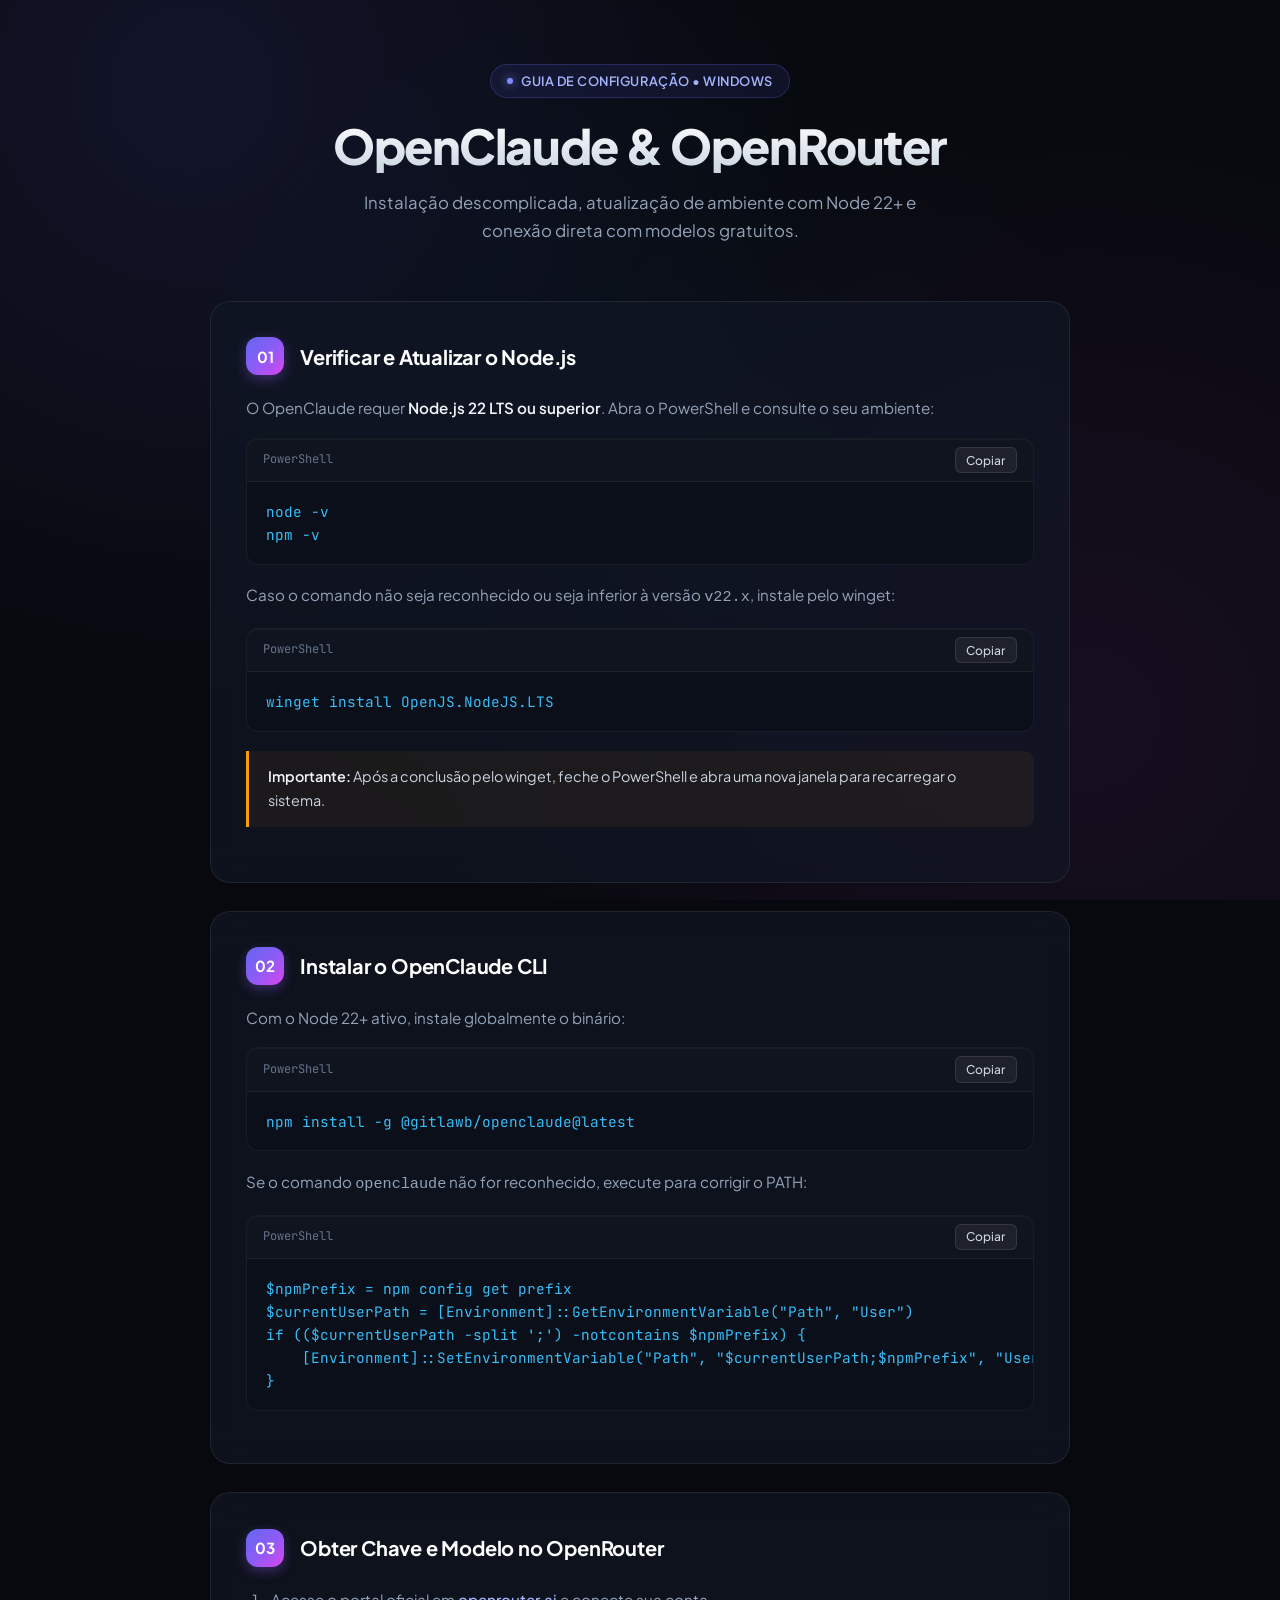
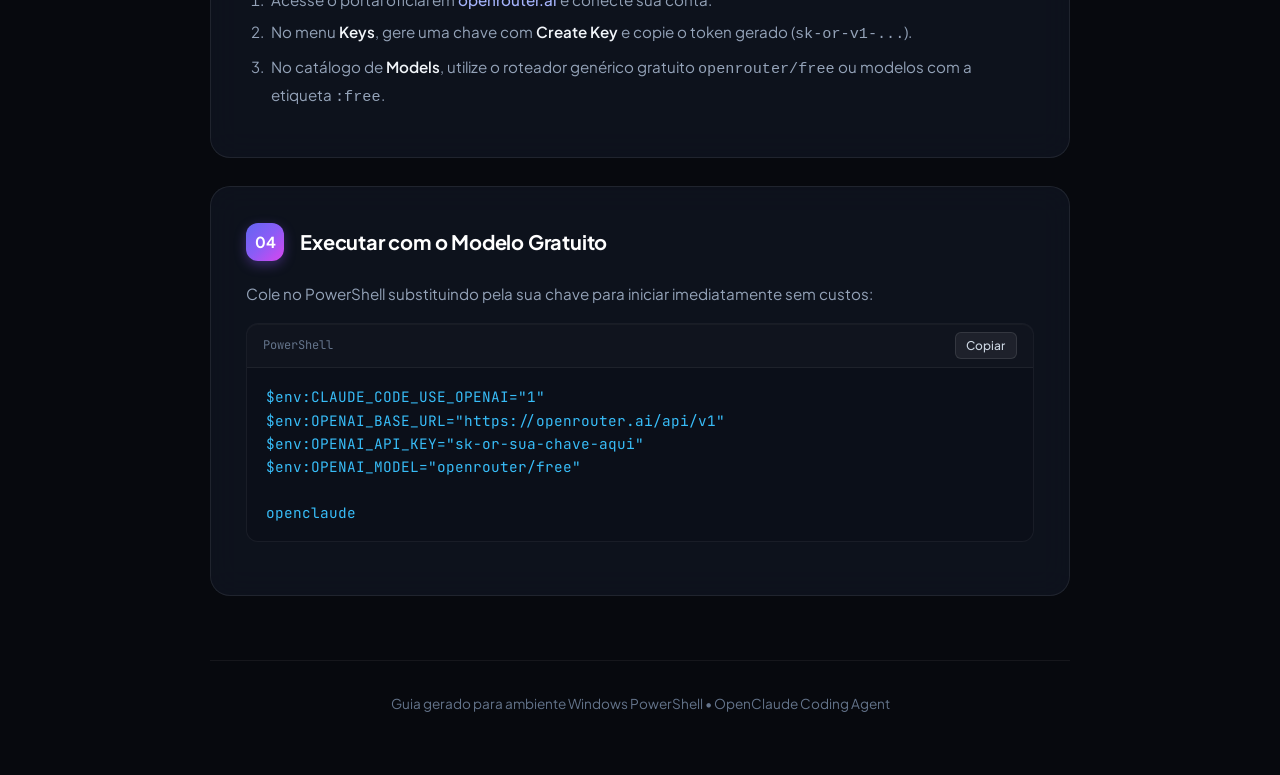
==== index.html @ 0bd5d947 "Publicação inicial do guia OpenClaude" ====
﻿<!DOCTYPE html>
<html lang="pt-BR">
<head>
  <meta charset="UTF-8" />
  <meta name="viewport" content="width=device-width, initial-scale=1.0" />
  <title>OpenClaude — Guia de Configuração Windows</title>
  <link rel="preconnect" href="https://fonts.googleapis.com">
  <link rel="preconnect" href="https://fonts.gstatic.com" crossorigin>
  <link href="https://fonts.googleapis.com/css2?family=Plus+Jakarta+Sans:wght@300;400;500;600;700;800&family=JetBrains+Mono:wght@400;500;600&display=swap" rel="stylesheet">
  <style>
    :root {
      --bg: #07090e;
      --card-bg: rgba(18, 24, 38, 0.65);
      --card-border: rgba(255, 255, 255, 0.08);
      --card-border-hover: rgba(99, 102, 241, 0.4);
      --text: #f1f5f9;
      --text-muted: #94a3b8;
      --accent-gradient: linear-gradient(135deg, #6366f1 0%, #8b5cf6 50%, #d946ef 100%);
      --accent-glow: rgba(139, 92, 246, 0.25);
      --code-bg: #0b0f19;
      --border-code: rgba(255, 255, 255, 0.06);
      --emerald: #10b981;
      --amber: #f59e0b;
    }

    * { box-sizing: border-box; margin: 0; padding: 0; }

    body {
      font-family: 'Plus Jakarta Sans', -apple-system, sans-serif;
      background-color: var(--bg);
      color: var(--text);
      line-height: 1.65;
      padding: 4rem 1.5rem;
      min-height: 100vh;
      background-image: 
        radial-gradient(circle at 15% 10%, rgba(99, 102, 241, 0.12) 0%, transparent 45%),
        radial-gradient(circle at 85% 80%, rgba(217, 70, 239, 0.08) 0%, transparent 50%),
        radial-gradient(circle at 50% 50%, rgba(14, 165, 233, 0.04) 0%, transparent 60%);
      background-attachment: fixed;
    }

    .wrapper { max-width: 860px; margin: 0 auto; }

    header { text-align: center; margin-bottom: 3.5rem; }

    .badge-pill {
      display: inline-flex;
      align-items: center;
      gap: 0.5rem;
      padding: 0.35rem 1rem;
      border-radius: 9999px;
      background: rgba(99, 102, 241, 0.1);
      border: 1px solid rgba(99, 102, 241, 0.25);
      font-size: 0.8rem;
      font-weight: 600;
      letter-spacing: 0.04em;
      text-transform: uppercase;
      color: #a5b4fc;
      margin-bottom: 1.25rem;
      backdrop-filter: blur(8px);
    }

    .badge-dot {
      width: 6px;
      height: 6px;
      background: #818cf8;
      border-radius: 50%;
      box-shadow: 0 0 10px #818cf8;
    }

    h1 {
      font-size: clamp(2.2rem, 4vw, 3rem);
      font-weight: 800;
      letter-spacing: -0.03em;
      line-height: 1.15;
      margin-bottom: 1rem;
      background: linear-gradient(180deg, #ffffff 0%, #cbd5e1 100%);
      -webkit-background-clip: text;
      -webkit-text-fill-color: transparent;
    }

    .subtitle {
      color: var(--text-muted);
      font-size: 1.05rem;
      max-width: 580px;
      margin: 0 auto;
      font-weight: 400;
    }

    .step-card {
      background: var(--card-bg);
      backdrop-filter: blur(16px);
      border: 1px solid var(--card-border);
      border-radius: 20px;
      padding: 2.2rem;
      margin-bottom: 1.75rem;
      transition: all 0.3s cubic-bezier(0.16, 1, 0.3, 1);
    }

    .step-card:hover {
      border-color: var(--card-border-hover);
      box-shadow: 0 20px 40px -15px var(--accent-glow);
      transform: translateY(-2px);
    }

    .card-top {
      display: flex;
      align-items: center;
      gap: 1rem;
      margin-bottom: 1.25rem;
    }

    .step-icon {
      width: 38px;
      height: 38px;
      border-radius: 12px;
      background: var(--accent-gradient);
      color: white;
      font-weight: 700;
      font-size: 0.95rem;
      display: flex;
      align-items: center;
      justify-content: center;
      box-shadow: 0 4px 12px rgba(139, 92, 246, 0.35);
      flex-shrink: 0;
    }

    .card-title {
      font-size: 1.25rem;
      font-weight: 700;
      letter-spacing: -0.01em;
      color: #ffffff;
    }

    p {
      color: #94a3b8;
      font-size: 0.95rem;
      margin-bottom: 0.85rem;
      font-weight: 400;
    }

    strong { color: #f1f5f9; font-weight: 600; }

    .code-container {
      position: relative;
      background: var(--code-bg);
      border: 1px solid var(--border-code);
      border-radius: 12px;
      margin: 1.1rem 0;
      overflow: hidden;
      box-shadow: inset 0 1px 0 rgba(255, 255, 255, 0.03);
    }

    .code-header {
      display: flex;
      justify-content: space-between;
      align-items: center;
      padding: 0.5rem 1rem;
      background: rgba(255, 255, 255, 0.02);
      border-bottom: 1px solid var(--border-code);
      font-size: 0.75rem;
      color: #64748b;
      font-family: 'JetBrains Mono', monospace;
    }

    pre {
      font-family: 'JetBrains Mono', monospace;
      font-size: 0.9rem;
      padding: 1.1rem 1.2rem;
      color: #38bdf8;
      overflow-x: auto;
      line-height: 1.6;
    }

    .copy-button {
      display: inline-flex;
      align-items: center;
      gap: 0.35rem;
      background: rgba(255, 255, 255, 0.06);
      border: 1px solid rgba(255, 255, 255, 0.1);
      color: #cbd5e1;
      padding: 0.3rem 0.65rem;
      border-radius: 6px;
      font-size: 0.75rem;
      font-weight: 500;
      cursor: pointer;
      transition: all 0.2s ease;
      font-family: 'Plus Jakarta Sans', sans-serif;
    }

    .copy-button:hover { background: rgba(255, 255, 255, 0.12); color: white; }
    .copy-button.copied { background: rgba(16, 185, 129, 0.2); border-color: rgba(16, 185, 129, 0.4); color: var(--emerald); }

    .note-box {
      border-left: 3px solid #818cf8;
      background: rgba(99, 102, 241, 0.06);
      padding: 0.9rem 1.2rem;
      border-radius: 0 10px 10px 0;
      margin: 1.2rem 0;
      font-size: 0.9rem;
      color: #cbd5e1;
    }

    .note-box.warning { border-left-color: var(--amber); background: rgba(245, 158, 11, 0.06); }

    ol, ul { margin-left: 1.3rem; color: #94a3b8; font-size: 0.95rem; margin-bottom: 0.75rem; }
    li { margin-bottom: 0.45rem; padding-left: 0.25rem; }
    a { color: #a5b4fc; text-decoration: none; font-weight: 500; }
    a:hover { color: #ffffff; text-decoration: underline; }

    footer {
      text-align: center;
      margin-top: 4rem;
      padding-top: 2rem;
      border-top: 1px solid rgba(255, 255, 255, 0.06);
      color: #64748b;
      font-size: 0.85rem;
    }
  </style>
</head>
<body>
  <div class="wrapper">
    <header>
      <div class="badge-pill">
        <span class="badge-dot"></span>
        Guia de Configuração • Windows
      </div>
      <h1>OpenClaude & OpenRouter</h1>
      <p class="subtitle">Instalação descomplicada, atualização de ambiente com Node 22+ e conexão direta com modelos gratuitos.</p>
    </header>

    <div class="step-card">
      <div class="card-top">
        <div class="step-icon">01</div>
        <h2 class="card-title">Verificar e Atualizar o Node.js</h2>
      </div>
      <p>O OpenClaude requer <strong>Node.js 22 LTS ou superior</strong>. Abra o PowerShell e consulte o seu ambiente:</p>
      <div class="code-container">
        <div class="code-header">
          <span>PowerShell</span>
          <button class="copy-button" onclick="copyCode(this)">Copiar</button>
        </div>
        <pre>node -v
npm -v</pre>
      </div>
      <p>Caso o comando não seja reconhecido ou seja inferior à versão <code>v22.x</code>, instale pelo winget:</p>
      <div class="code-container">
        <div class="code-header">
          <span>PowerShell</span>
          <button class="copy-button" onclick="copyCode(this)">Copiar</button>
        </div>
        <pre>winget install OpenJS.NodeJS.LTS</pre>
      </div>
      <div class="note-box warning">
        <strong>Importante:</strong> Após a conclusão pelo winget, feche o PowerShell e abra uma nova janela para recarregar o sistema.
      </div>
    </div>

    <div class="step-card">
      <div class="card-top">
        <div class="step-icon">02</div>
        <h2 class="card-title">Instalar o OpenClaude CLI</h2>
      </div>
      <p>Com o Node 22+ ativo, instale globalmente o binário:</p>
      <div class="code-container">
        <div class="code-header">
          <span>PowerShell</span>
          <button class="copy-button" onclick="copyCode(this)">Copiar</button>
        </div>
        <pre>npm install -g @gitlawb/openclaude@latest</pre>
      </div>
      <p>Se o comando <code>openclaude</code> não for reconhecido, execute para corrigir o PATH:</p>
      <div class="code-container">
        <div class="code-header">
          <span>PowerShell</span>
          <button class="copy-button" onclick="copyCode(this)">Copiar</button>
        </div>
        <pre>$npmPrefix = npm config get prefix
$currentUserPath = [Environment]::GetEnvironmentVariable("Path", "User")
if (($currentUserPath -split ';') -notcontains $npmPrefix) {
    [Environment]::SetEnvironmentVariable("Path", "$currentUserPath;$npmPrefix", "User")
}</pre>
      </div>
    </div>

    <div class="step-card">
      <div class="card-top">
        <div class="step-icon">03</div>
        <h2 class="card-title">Obter Chave e Modelo no OpenRouter</h2>
      </div>
      <ol>
        <li>Acesse o portal oficial em <a href="https://openrouter.ai/" target="_blank" rel="noopener">openrouter.ai</a> e conecte sua conta.</li>
        <li>No menu <strong>Keys</strong>, gere uma chave com <strong>Create Key</strong> e copie o token gerado (<code>sk-or-v1-...</code>).</li>
        <li>No catálogo de <strong>Models</strong>, utilize o roteador genérico gratuito <code>openrouter/free</code> ou modelos com a etiqueta <code>:free</code>.</li>
      </ol>
    </div>

    <div class="step-card">
      <div class="card-top">
        <div class="step-icon">04</div>
        <h2 class="card-title">Executar com o Modelo Gratuito</h2>
      </div>
      <p>Cole no PowerShell substituindo pela sua chave para iniciar imediatamente sem custos:</p>
      <div class="code-container">
        <div class="code-header">
          <span>PowerShell</span>
          <button class="copy-button" onclick="copyCode(this)">Copiar</button>
        </div>
        <pre>$env:CLAUDE_CODE_USE_OPENAI="1"
$env:OPENAI_BASE_URL="https://openrouter.ai/api/v1"
$env:OPENAI_API_KEY="sk-or-sua-chave-aqui"
$env:OPENAI_MODEL="openrouter/free"

openclaude</pre>
      </div>
    </div>

    <footer>
      Guia gerado para ambiente Windows PowerShell • OpenClaude Coding Agent
    </footer>
  </div>

  <script>
    function copyCode(btn) {
      const codeBlock = btn.closest('.code-container').querySelector('pre');
      navigator.clipboard.writeText(codeBlock.innerText).then(() => {
        const originalText = btn.innerText;
        btn.innerText = "Copiado!";
        btn.classList.add("copied");
        setTimeout(() => {
          btn.innerText = originalText;
          btn.classList.remove("copied");
        }, 2200);
      });
    }
  </script>
</body>
</html>
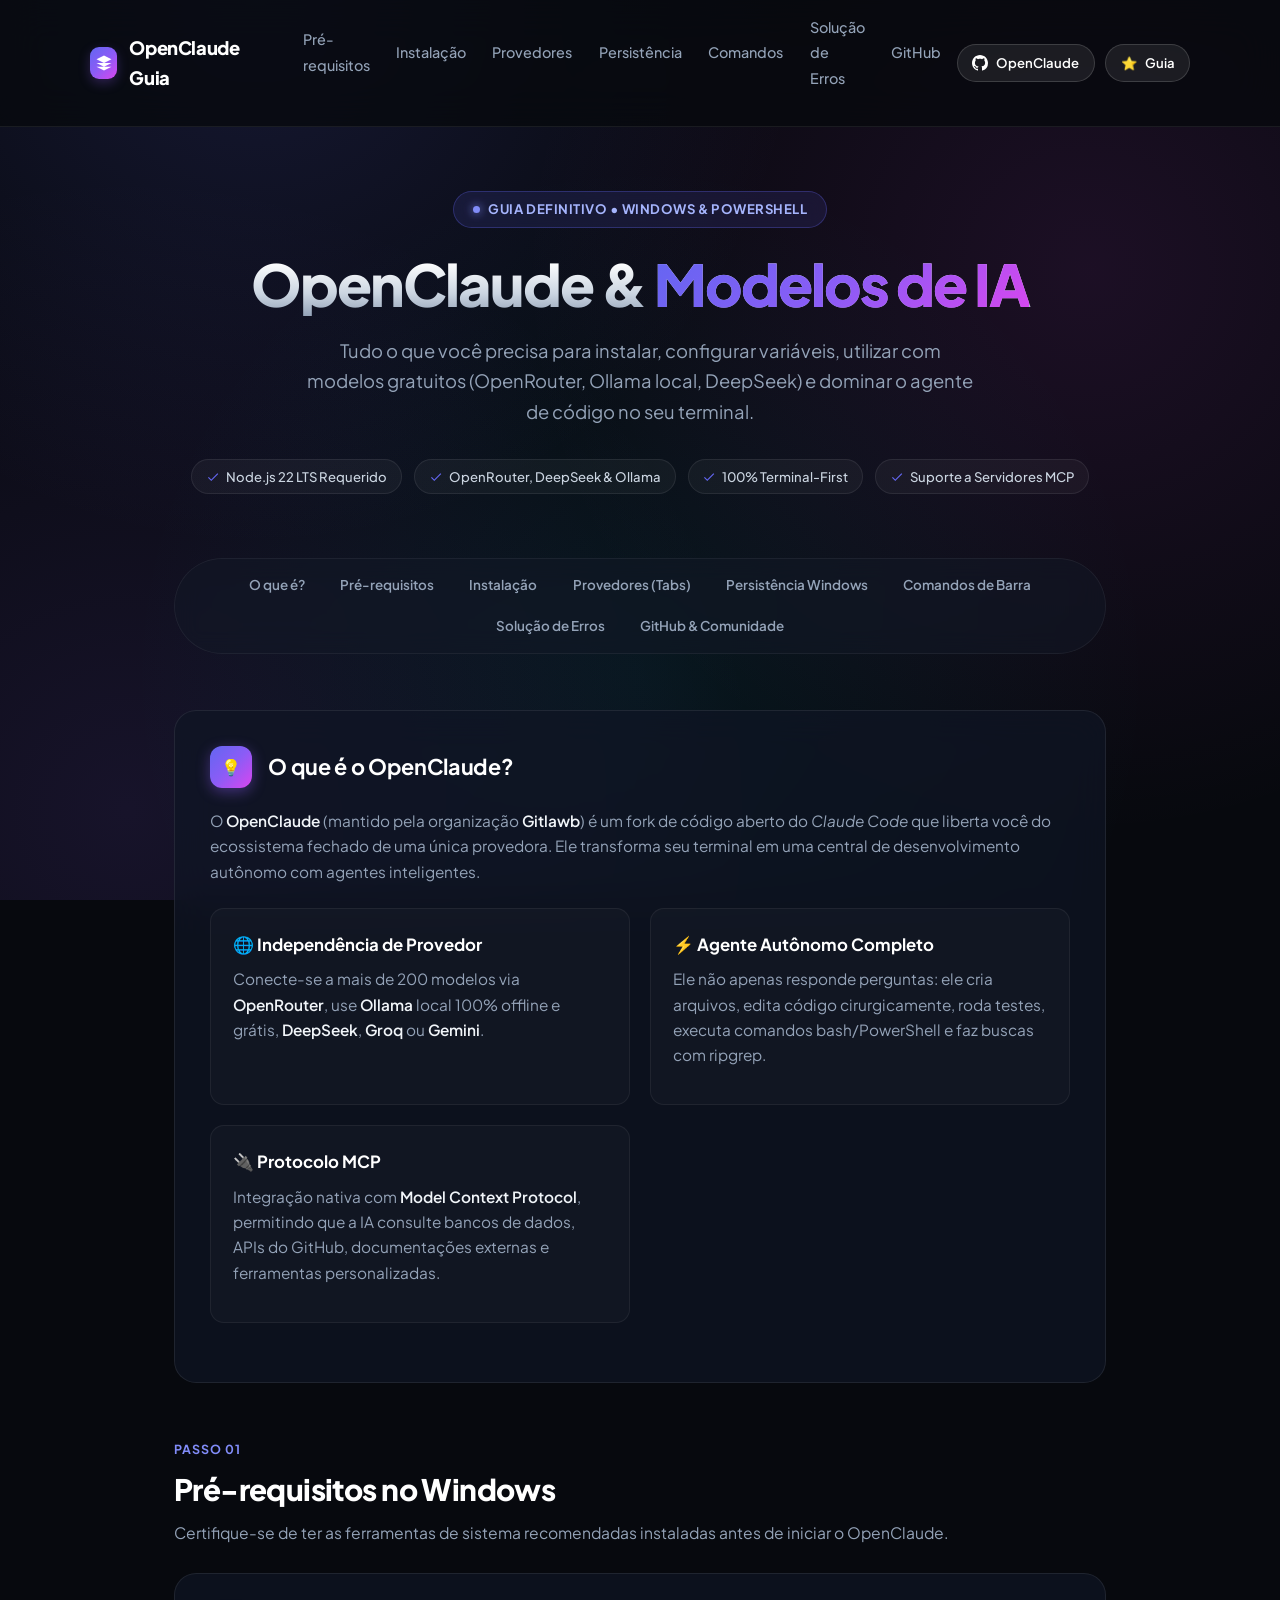
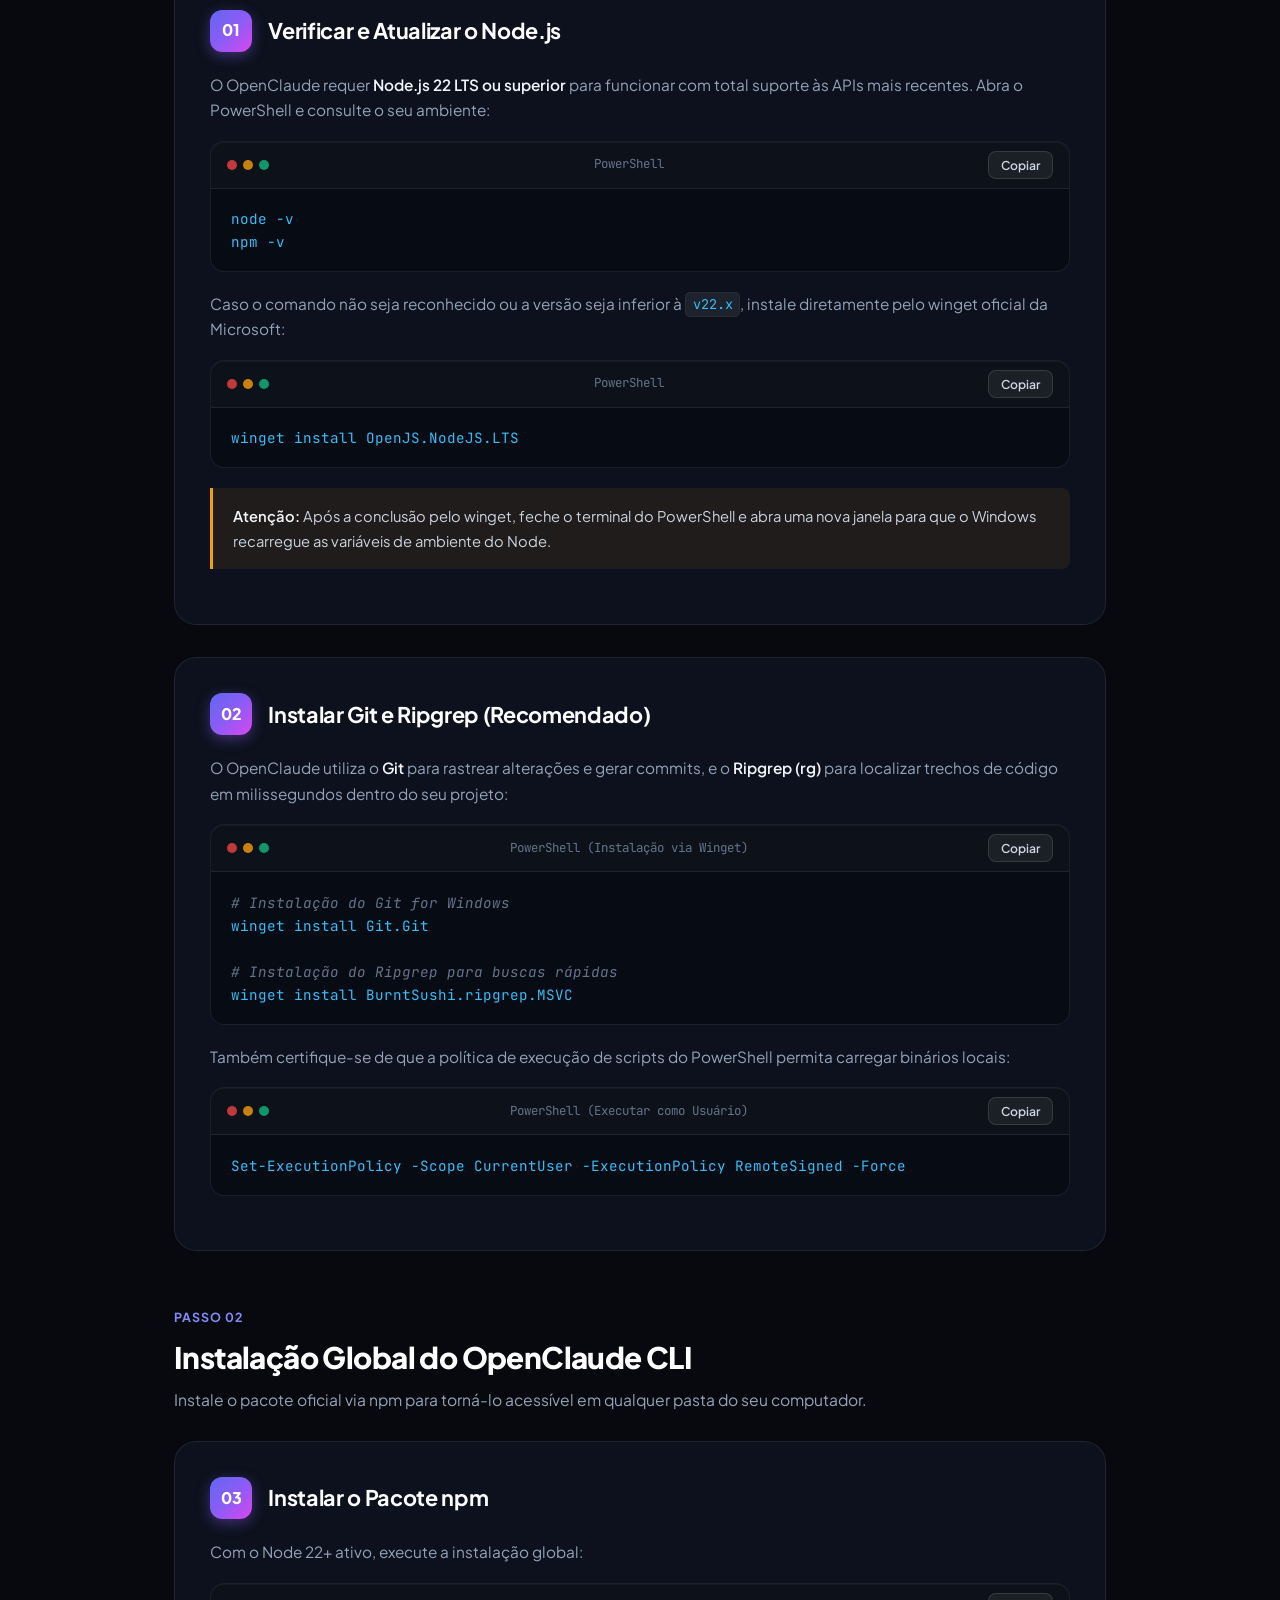
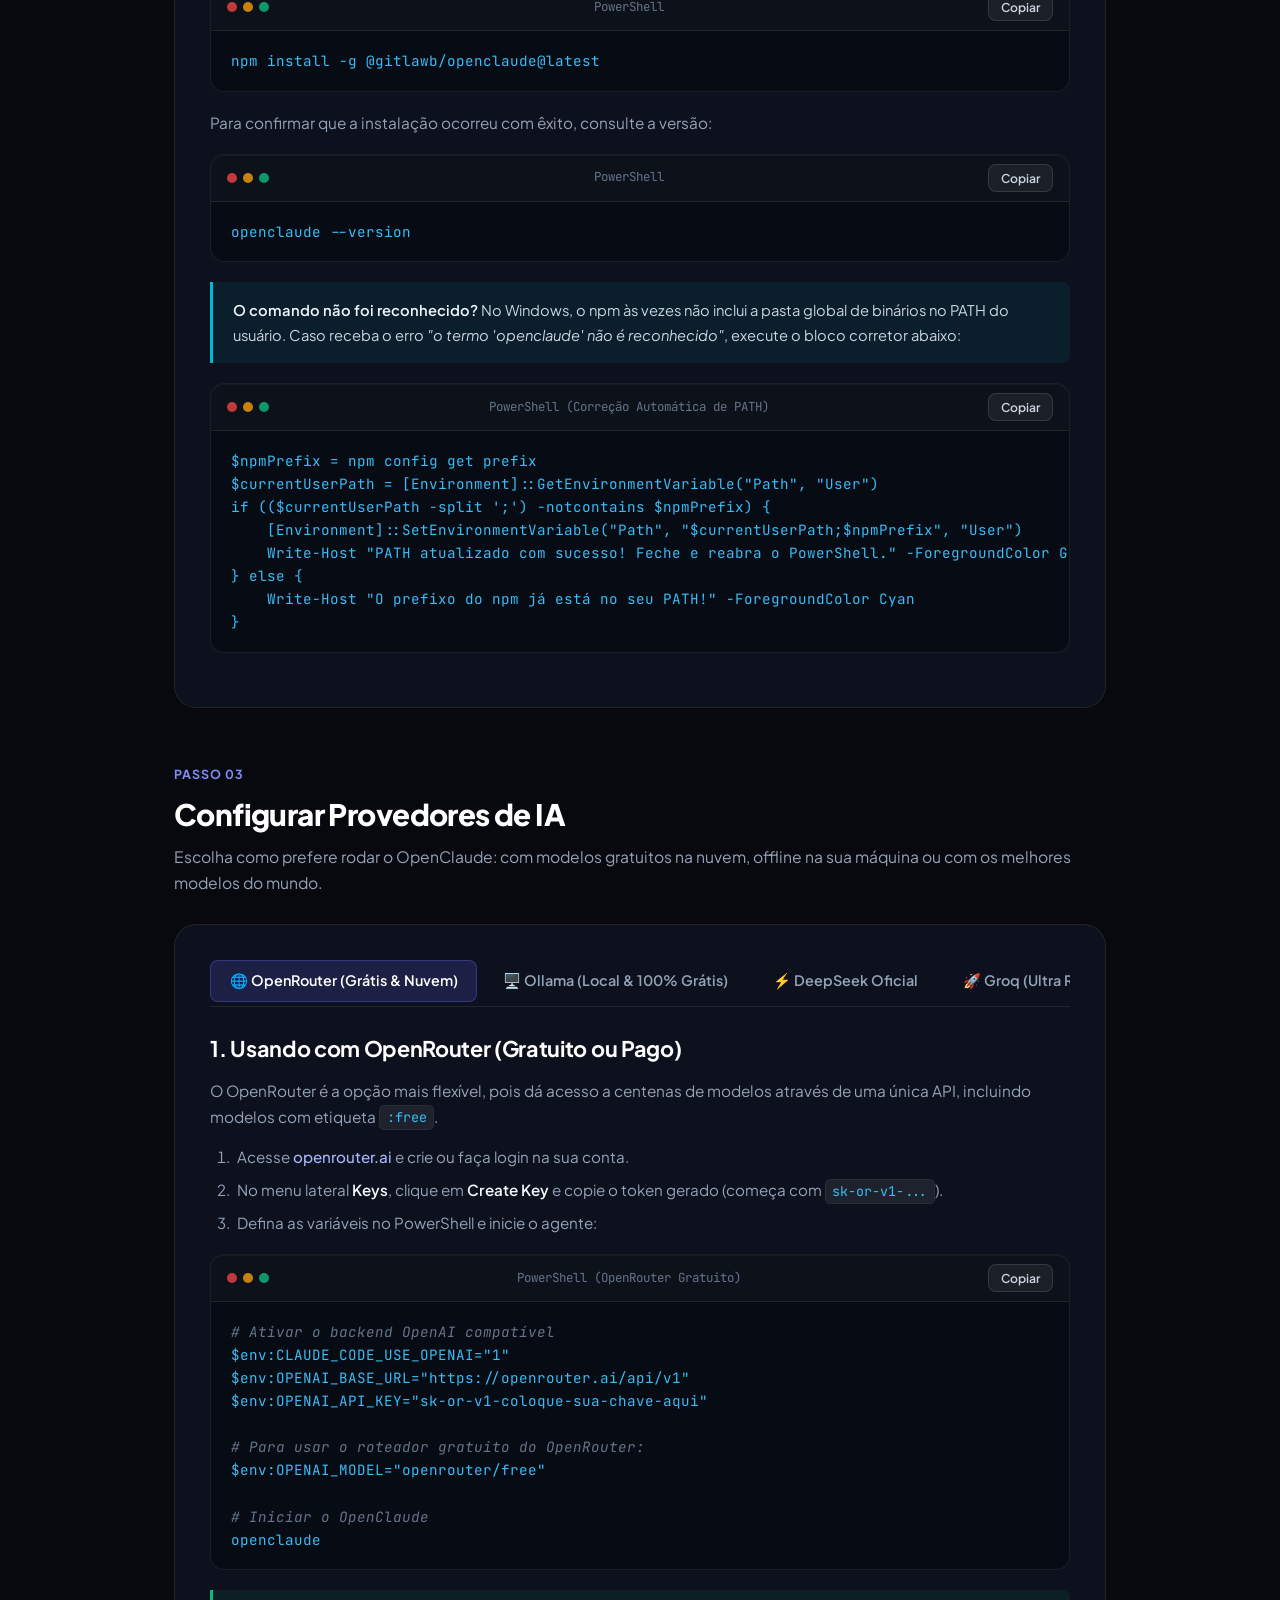
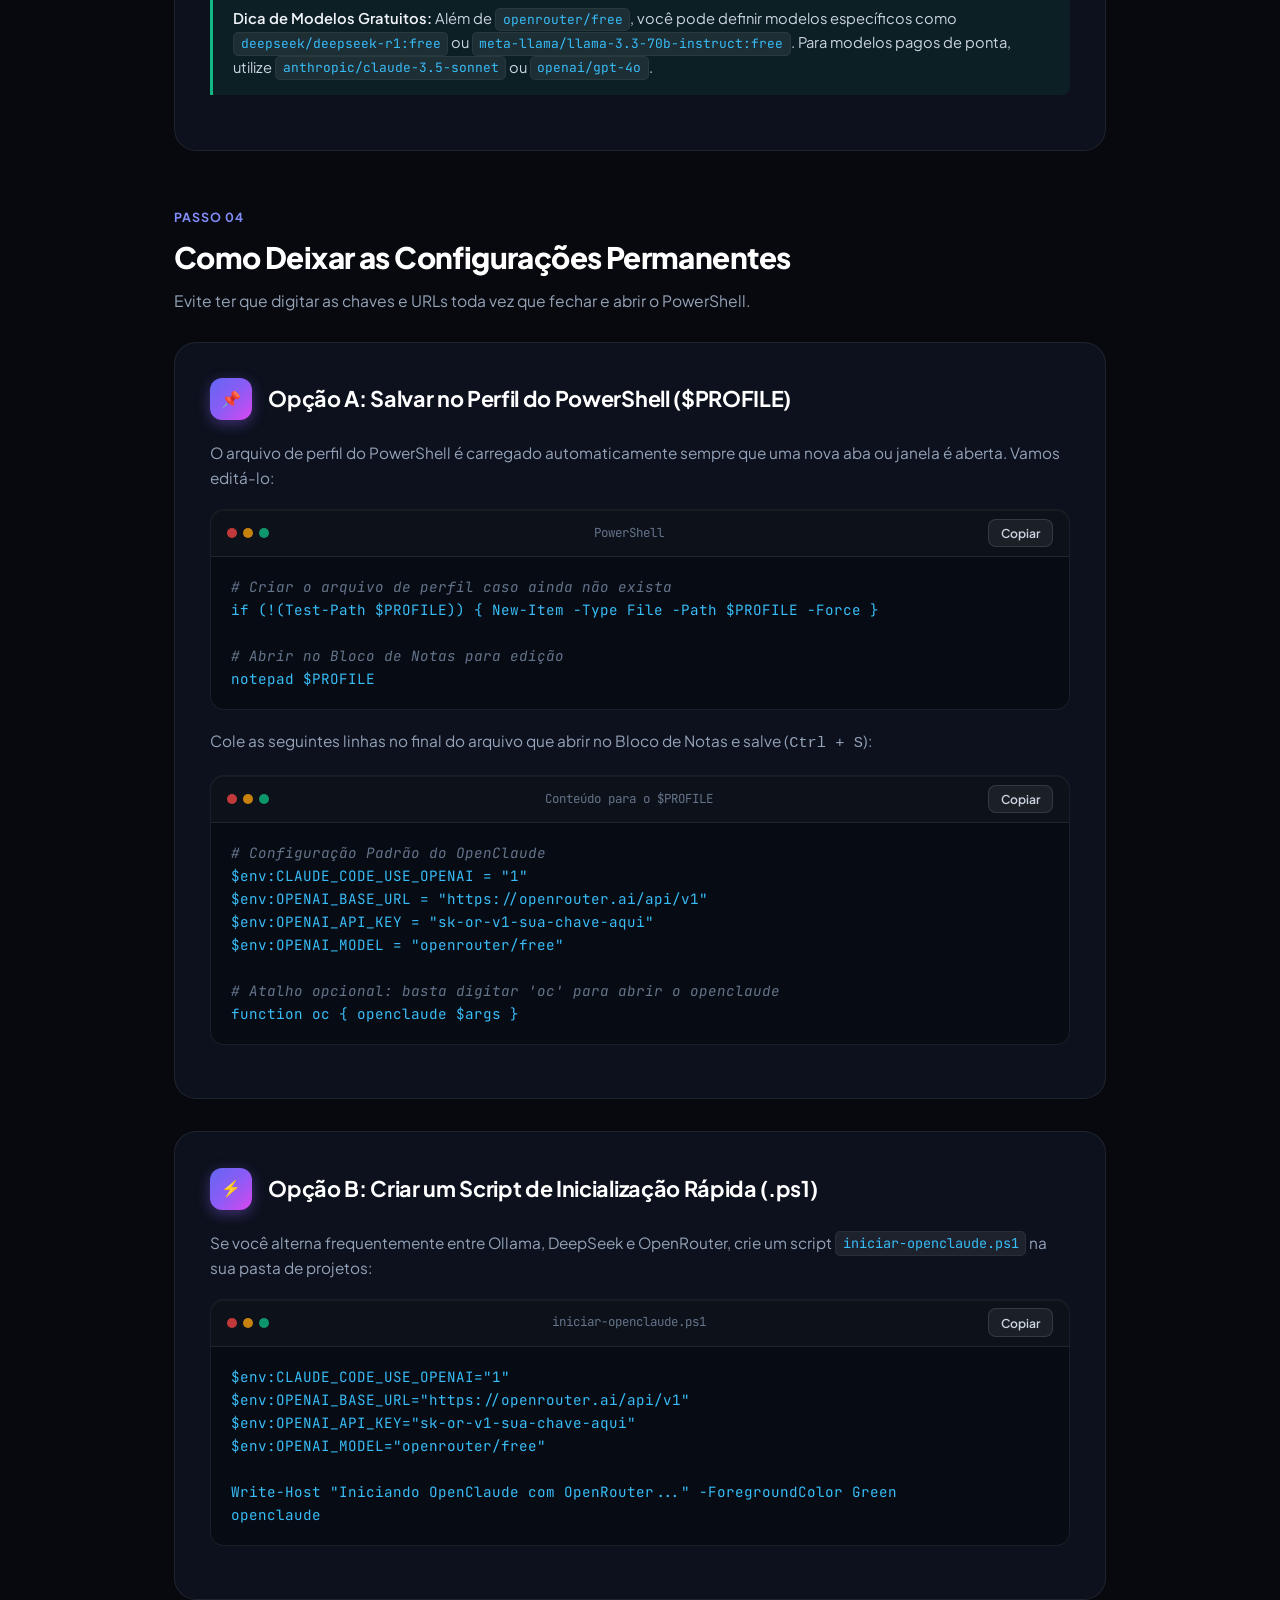
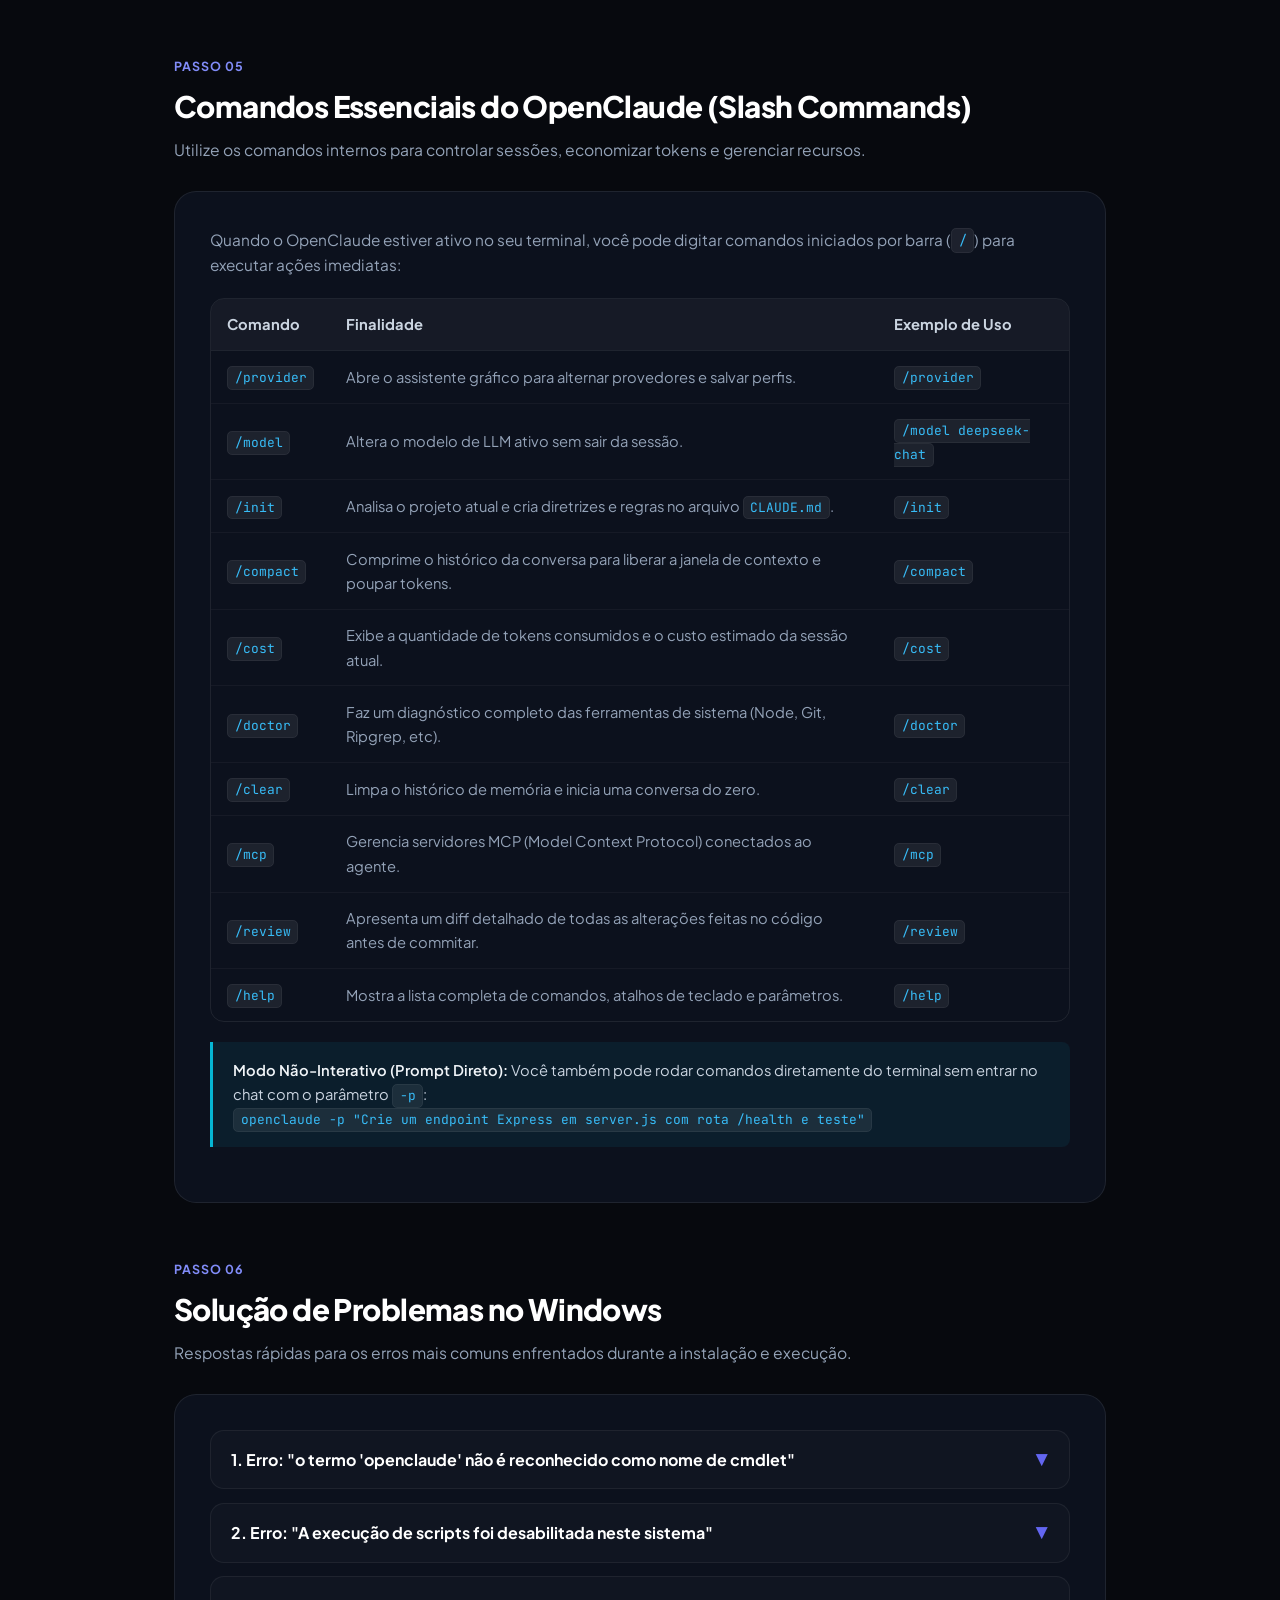
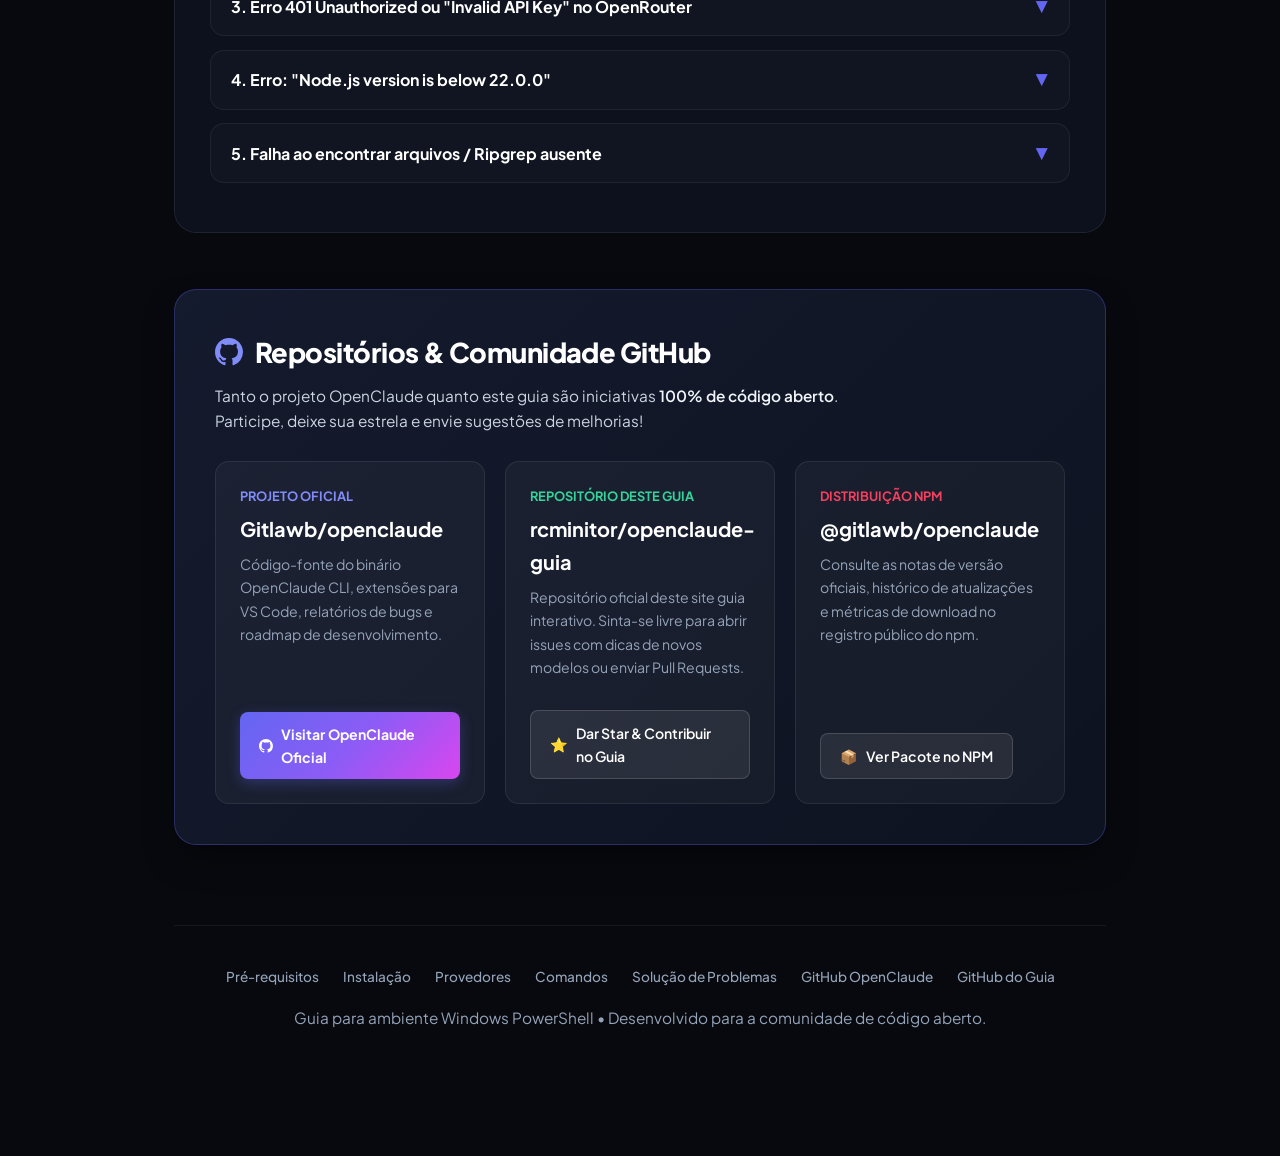
==== commit be2136bc: "feat: guia completo OpenClaude com provedores, comandos, troubleshooting e links github" ====
--- a/index.html
+++ b/index.html
@@ -1,105 +1,344 @@
-﻿<!DOCTYPE html>
+<!DOCTYPE html>
 <html lang="pt-BR">
 <head>
   <meta charset="UTF-8" />
   <meta name="viewport" content="width=device-width, initial-scale=1.0" />
-  <title>OpenClaude — Guia de Configuração Windows</title>
+  <title>OpenClaude — Guia Completo de Instalação, Configuração & Provedores no Windows</title>
+  <meta name="description" content="Guia definitivo para configurar o OpenClaude no Windows: instalação do Node 22+, integração com OpenRouter gratuito, Ollama local, DeepSeek, comandos essenciais e repositórios GitHub." />
+  <meta name="keywords" content="OpenClaude, Claude Code, OpenRouter, Ollama, DeepSeek, AI Coding Agent, Windows, PowerShell, GitHub, Gitlawb" />
+  <meta name="author" content="rcminitor" />
+  
+  <!-- Open Graph / Social Media -->
+  <meta property="og:title" content="OpenClaude — Guia de Configuração Windows & GitHub" />
+  <meta property="og:description" content="Aprenda a instalar e utilizar o OpenClaude CLI no Windows com modelos gratuitos ou locais (OpenRouter, Ollama, DeepSeek). Guia prático com comandos e repositórios." />
+  <meta property="og:type" content="website" />
+  
   <link rel="preconnect" href="https://fonts.googleapis.com">
   <link rel="preconnect" href="https://fonts.gstatic.com" crossorigin>
-  <link href="https://fonts.googleapis.com/css2?family=Plus+Jakarta+Sans:wght@300;400;500;600;700;800&family=JetBrains+Mono:wght@400;500;600&display=swap" rel="stylesheet">
+  <link href="https://fonts.googleapis.com/css2?family=Plus+Jakarta+Sans:wght@300;400;500;600;700;800&family=JetBrains+Mono:wght@400;500;600;700&display=swap" rel="stylesheet">
+  
   <style>
     :root {
       --bg: #07090e;
-      --card-bg: rgba(18, 24, 38, 0.65);
+      --bg-surface: #0c101a;
+      --card-bg: rgba(16, 22, 36, 0.72);
       --card-border: rgba(255, 255, 255, 0.08);
-      --card-border-hover: rgba(99, 102, 241, 0.4);
+      --card-border-hover: rgba(99, 102, 241, 0.45);
       --text: #f1f5f9;
       --text-muted: #94a3b8;
+      --text-dim: #64748b;
+      --accent: #6366f1;
+      --accent-hover: #4f46e5;
       --accent-gradient: linear-gradient(135deg, #6366f1 0%, #8b5cf6 50%, #d946ef 100%);
-      --accent-glow: rgba(139, 92, 246, 0.25);
-      --code-bg: #0b0f19;
-      --border-code: rgba(255, 255, 255, 0.06);
+      --accent-glow: rgba(139, 92, 246, 0.28);
+      --code-bg: #070b13;
+      --border-code: rgba(255, 255, 255, 0.08);
       --emerald: #10b981;
+      --emerald-glow: rgba(16, 185, 129, 0.2);
       --amber: #f59e0b;
+      --amber-glow: rgba(245, 158, 11, 0.2);
+      --cyan: #06b6d4;
+      --purple: #a855f7;
+      --radius-sm: 8px;
+      --radius-md: 14px;
+      --radius-lg: 22px;
+      --radius-full: 9999px;
     }
 
     * { box-sizing: border-box; margin: 0; padding: 0; }
 
+    html {
+      scroll-behavior: smooth;
+    }
+
     body {
-      font-family: 'Plus Jakarta Sans', -apple-system, sans-serif;
+      font-family: 'Plus Jakarta Sans', -apple-system, BlinkMacSystemFont, "Segoe UI", Roboto, sans-serif;
       background-color: var(--bg);
       color: var(--text);
       line-height: 1.65;
-      padding: 4rem 1.5rem;
       min-height: 100vh;
       background-image: 
-        radial-gradient(circle at 15% 10%, rgba(99, 102, 241, 0.12) 0%, transparent 45%),
-        radial-gradient(circle at 85% 80%, rgba(217, 70, 239, 0.08) 0%, transparent 50%),
-        radial-gradient(circle at 50% 50%, rgba(14, 165, 233, 0.04) 0%, transparent 60%);
+        radial-gradient(circle at 20% 0%, rgba(99, 102, 241, 0.16) 0%, transparent 40%),
+        radial-gradient(circle at 85% 30%, rgba(217, 70, 239, 0.10) 0%, transparent 45%),
+        radial-gradient(circle at 50% 75%, rgba(6, 182, 212, 0.08) 0%, transparent 55%),
+        radial-gradient(circle at 10% 90%, rgba(139, 92, 246, 0.12) 0%, transparent 45%);
       background-attachment: fixed;
-    }
-
-    .wrapper { max-width: 860px; margin: 0 auto; }
-
-    header { text-align: center; margin-bottom: 3.5rem; }
+      overflow-x: hidden;
+    }
+
+    /* Header & Navbar */
+    .navbar {
+      position: sticky;
+      top: 0;
+      z-index: 100;
+      backdrop-filter: blur(20px);
+      -webkit-backdrop-filter: blur(20px);
+      background: rgba(7, 9, 14, 0.78);
+      border-bottom: 1px solid rgba(255, 255, 255, 0.07);
+      padding: 0.85rem 1.5rem;
+      transition: all 0.3s ease;
+    }
+
+    .nav-container {
+      max-width: 1100px;
+      margin: 0 auto;
+      display: flex;
+      align-items: center;
+      justify-content: space-between;
+      gap: 1rem;
+    }
+
+    .nav-brand {
+      display: flex;
+      align-items: center;
+      gap: 0.75rem;
+      text-decoration: none;
+      color: #ffffff;
+      font-weight: 800;
+      font-size: 1.15rem;
+      letter-spacing: -0.02em;
+    }
+
+    .brand-icon {
+      width: 32px;
+      height: 32px;
+      border-radius: 9px;
+      background: var(--accent-gradient);
+      display: flex;
+      align-items: center;
+      justify-content: center;
+      box-shadow: 0 4px 12px var(--accent-glow);
+    }
+
+    .brand-icon svg {
+      width: 18px;
+      height: 18px;
+      fill: white;
+    }
+
+    .nav-links {
+      display: flex;
+      align-items: center;
+      gap: 1.4rem;
+      list-style: none;
+    }
+
+    .nav-links a {
+      color: var(--text-muted);
+      text-decoration: none;
+      font-size: 0.9rem;
+      font-weight: 500;
+      transition: color 0.2s ease;
+    }
+
+    .nav-links a:hover {
+      color: #ffffff;
+    }
+
+    .nav-actions {
+      display: flex;
+      align-items: center;
+      gap: 0.65rem;
+    }
+
+    .btn-github {
+      display: inline-flex;
+      align-items: center;
+      gap: 0.5rem;
+      background: rgba(255, 255, 255, 0.08);
+      border: 1px solid rgba(255, 255, 255, 0.15);
+      color: #ffffff;
+      padding: 0.45rem 0.9rem;
+      border-radius: var(--radius-full);
+      font-size: 0.82rem;
+      font-weight: 600;
+      text-decoration: none;
+      transition: all 0.25s ease;
+    }
+
+    .btn-github:hover {
+      background: rgba(255, 255, 255, 0.15);
+      border-color: rgba(255, 255, 255, 0.3);
+      transform: translateY(-1px);
+    }
+
+    .btn-github svg {
+      width: 16px;
+      height: 16px;
+      fill: currentColor;
+    }
+
+    /* Main Container */
+    .wrapper {
+      max-width: 980px;
+      margin: 0 auto;
+      padding: 3rem 1.5rem 5rem 1.5rem;
+    }
+
+    /* Hero */
+    .hero {
+      text-align: center;
+      margin-bottom: 4rem;
+      padding-top: 1rem;
+    }
 
     .badge-pill {
       display: inline-flex;
       align-items: center;
-      gap: 0.5rem;
-      padding: 0.35rem 1rem;
-      border-radius: 9999px;
-      background: rgba(99, 102, 241, 0.1);
-      border: 1px solid rgba(99, 102, 241, 0.25);
-      font-size: 0.8rem;
-      font-weight: 600;
+      gap: 0.55rem;
+      padding: 0.4rem 1.15rem;
+      border-radius: var(--radius-full);
+      background: rgba(99, 102, 241, 0.12);
+      border: 1px solid rgba(99, 102, 241, 0.3);
+      font-size: 0.82rem;
+      font-weight: 700;
       letter-spacing: 0.04em;
       text-transform: uppercase;
       color: #a5b4fc;
-      margin-bottom: 1.25rem;
+      margin-bottom: 1.5rem;
       backdrop-filter: blur(8px);
     }
 
     .badge-dot {
-      width: 6px;
-      height: 6px;
+      width: 7px;
+      height: 7px;
       background: #818cf8;
       border-radius: 50%;
       box-shadow: 0 0 10px #818cf8;
+      animation: pulse-dot 2s infinite ease-in-out;
+    }
+
+    @keyframes pulse-dot {
+      0%, 100% { opacity: 1; transform: scale(1); }
+      50% { opacity: 0.4; transform: scale(0.85); }
     }
 
     h1 {
-      font-size: clamp(2.2rem, 4vw, 3rem);
+      font-size: clamp(2.4rem, 5vw, 3.6rem);
       font-weight: 800;
-      letter-spacing: -0.03em;
-      line-height: 1.15;
-      margin-bottom: 1rem;
-      background: linear-gradient(180deg, #ffffff 0%, #cbd5e1 100%);
+      letter-spacing: -0.035em;
+      line-height: 1.12;
+      margin-bottom: 1.25rem;
+      background: linear-gradient(180deg, #ffffff 15%, #cbd5e1 65%, #94a3b8 100%);
       -webkit-background-clip: text;
       -webkit-text-fill-color: transparent;
     }
 
+    .hero-gradient-text {
+      background: var(--accent-gradient);
+      -webkit-background-clip: text;
+      -webkit-text-fill-color: transparent;
+    }
+
     .subtitle {
       color: var(--text-muted);
-      font-size: 1.05rem;
-      max-width: 580px;
-      margin: 0 auto;
+      font-size: 1.15rem;
+      max-width: 680px;
+      margin: 0 auto 2rem auto;
       font-weight: 400;
     }
 
+    .hero-features-bar {
+      display: flex;
+      flex-wrap: wrap;
+      justify-content: center;
+      gap: 0.75rem;
+      margin-top: 1.75rem;
+    }
+
+    .feat-tag {
+      display: inline-flex;
+      align-items: center;
+      gap: 0.4rem;
+      background: rgba(255, 255, 255, 0.04);
+      border: 1px solid rgba(255, 255, 255, 0.08);
+      border-radius: var(--radius-full);
+      padding: 0.35rem 0.85rem;
+      font-size: 0.82rem;
+      color: #cbd5e1;
+      font-weight: 500;
+    }
+
+    .feat-tag svg {
+      width: 14px;
+      height: 14px;
+      fill: var(--accent);
+    }
+
+    /* Quick Links Bar (Sticky anchors) */
+    .quick-nav {
+      display: flex;
+      align-items: center;
+      justify-content: center;
+      flex-wrap: wrap;
+      gap: 0.5rem;
+      margin-bottom: 3.5rem;
+      padding: 0.6rem 0.8rem;
+      background: rgba(18, 24, 38, 0.5);
+      border: 1px solid rgba(255, 255, 255, 0.06);
+      border-radius: var(--radius-full);
+      backdrop-filter: blur(12px);
+    }
+
+    .quick-nav a {
+      color: var(--text-muted);
+      text-decoration: none;
+      font-size: 0.84rem;
+      font-weight: 600;
+      padding: 0.35rem 0.85rem;
+      border-radius: var(--radius-full);
+      transition: all 0.2s ease;
+    }
+
+    .quick-nav a:hover {
+      color: #ffffff;
+      background: rgba(255, 255, 255, 0.08);
+    }
+
+    /* Section Headers */
+    .section-title-wrap {
+      margin-bottom: 1.75rem;
+      margin-top: 3.5rem;
+    }
+
+    .section-tag {
+      font-size: 0.78rem;
+      font-weight: 700;
+      text-transform: uppercase;
+      letter-spacing: 0.08em;
+      color: #818cf8;
+      margin-bottom: 0.35rem;
+    }
+
+    .section-title {
+      font-size: 1.85rem;
+      font-weight: 800;
+      letter-spacing: -0.02em;
+      color: #ffffff;
+    }
+
+    .section-desc {
+      color: var(--text-muted);
+      font-size: 0.98rem;
+      margin-top: 0.35rem;
+    }
+
+    /* Cards */
     .step-card {
       background: var(--card-bg);
-      backdrop-filter: blur(16px);
+      backdrop-filter: blur(18px);
+      -webkit-backdrop-filter: blur(18px);
       border: 1px solid var(--card-border);
-      border-radius: 20px;
+      border-radius: var(--radius-lg);
       padding: 2.2rem;
-      margin-bottom: 1.75rem;
+      margin-bottom: 2rem;
       transition: all 0.3s cubic-bezier(0.16, 1, 0.3, 1);
+      position: relative;
     }
 
     .step-card:hover {
       border-color: var(--card-border-hover);
-      box-shadow: 0 20px 40px -15px var(--accent-glow);
+      box-shadow: 0 20px 45px -15px var(--accent-glow);
       transform: translateY(-2px);
     }
 
@@ -111,216 +350,1209 @@
     }
 
     .step-icon {
-      width: 38px;
-      height: 38px;
+      width: 42px;
+      height: 42px;
       border-radius: 12px;
       background: var(--accent-gradient);
       color: white;
+      font-weight: 800;
+      font-size: 1rem;
+      display: flex;
+      align-items: center;
+      justify-content: center;
+      box-shadow: 0 4px 14px rgba(139, 92, 246, 0.4);
+      flex-shrink: 0;
+    }
+
+    .card-title {
+      font-size: 1.35rem;
       font-weight: 700;
-      font-size: 0.95rem;
-      display: flex;
-      align-items: center;
-      justify-content: center;
-      box-shadow: 0 4px 12px rgba(139, 92, 246, 0.35);
-      flex-shrink: 0;
-    }
-
-    .card-title {
-      font-size: 1.25rem;
-      font-weight: 700;
-      letter-spacing: -0.01em;
+      letter-spacing: -0.015em;
       color: #ffffff;
     }
 
     p {
       color: #94a3b8;
-      font-size: 0.95rem;
-      margin-bottom: 0.85rem;
+      font-size: 0.96rem;
+      margin-bottom: 0.95rem;
       font-weight: 400;
     }
 
     strong { color: #f1f5f9; font-weight: 600; }
 
+    code {
+      font-family: 'JetBrains Mono', monospace;
+      font-size: 0.88em;
+      background: rgba(255, 255, 255, 0.07);
+      padding: 0.15rem 0.4rem;
+      border-radius: 5px;
+      color: #38bdf8;
+      border: 1px solid rgba(255, 255, 255, 0.05);
+    }
+
+    /* Code Blocks */
     .code-container {
       position: relative;
       background: var(--code-bg);
       border: 1px solid var(--border-code);
-      border-radius: 12px;
-      margin: 1.1rem 0;
+      border-radius: var(--radius-md);
+      margin: 1.15rem 0;
       overflow: hidden;
-      box-shadow: inset 0 1px 0 rgba(255, 255, 255, 0.03);
+      box-shadow: inset 0 1px 0 rgba(255, 255, 255, 0.04);
     }
 
     .code-header {
       display: flex;
       justify-content: space-between;
       align-items: center;
-      padding: 0.5rem 1rem;
-      background: rgba(255, 255, 255, 0.02);
+      padding: 0.55rem 1rem;
+      background: rgba(255, 255, 255, 0.025);
       border-bottom: 1px solid var(--border-code);
-      font-size: 0.75rem;
+      font-size: 0.78rem;
       color: #64748b;
       font-family: 'JetBrains Mono', monospace;
     }
 
+    .code-dots {
+      display: flex;
+      gap: 6px;
+      align-items: center;
+    }
+
+    .dot {
+      width: 10px;
+      height: 10px;
+      border-radius: 50%;
+      background: rgba(255, 255, 255, 0.12);
+    }
+
+    .dot.red { background: #ef4444; opacity: 0.8; }
+    .dot.yellow { background: #f59e0b; opacity: 0.8; }
+    .dot.green { background: #10b981; opacity: 0.8; }
+
     pre {
       font-family: 'JetBrains Mono', monospace;
-      font-size: 0.9rem;
-      padding: 1.1rem 1.2rem;
+      font-size: 0.89rem;
+      padding: 1.15rem 1.25rem;
       color: #38bdf8;
       overflow-x: auto;
-      line-height: 1.6;
-    }
+      line-height: 1.62;
+    }
+
+    .comment { color: #64748b; font-style: italic; }
+    .keyword { color: #f472b6; }
+    .string { color: #34d399; }
+    .variable { color: #fbbf24; }
 
     .copy-button {
       display: inline-flex;
       align-items: center;
-      gap: 0.35rem;
+      gap: 0.38rem;
       background: rgba(255, 255, 255, 0.06);
-      border: 1px solid rgba(255, 255, 255, 0.1);
+      border: 1px solid rgba(255, 255, 255, 0.12);
       color: #cbd5e1;
-      padding: 0.3rem 0.65rem;
-      border-radius: 6px;
-      font-size: 0.75rem;
-      font-weight: 500;
+      padding: 0.32rem 0.75rem;
+      border-radius: var(--radius-sm);
+      font-size: 0.76rem;
+      font-weight: 600;
       cursor: pointer;
       transition: all 0.2s ease;
       font-family: 'Plus Jakarta Sans', sans-serif;
     }
 
-    .copy-button:hover { background: rgba(255, 255, 255, 0.12); color: white; }
-    .copy-button.copied { background: rgba(16, 185, 129, 0.2); border-color: rgba(16, 185, 129, 0.4); color: var(--emerald); }
-
+    .copy-button:hover { 
+      background: rgba(255, 255, 255, 0.14); 
+      color: #ffffff; 
+      border-color: rgba(255, 255, 255, 0.25);
+    }
+
+    .copy-button.copied { 
+      background: rgba(16, 185, 129, 0.25); 
+      border-color: rgba(16, 185, 129, 0.5); 
+      color: var(--emerald); 
+    }
+
+    /* Note & Alert Boxes */
     .note-box {
       border-left: 3px solid #818cf8;
-      background: rgba(99, 102, 241, 0.06);
-      padding: 0.9rem 1.2rem;
-      border-radius: 0 10px 10px 0;
-      margin: 1.2rem 0;
+      background: rgba(99, 102, 241, 0.08);
+      padding: 1rem 1.25rem;
+      border-radius: 0 var(--radius-sm) var(--radius-sm) 0;
+      margin: 1.25rem 0;
+      font-size: 0.92rem;
+      color: #cbd5e1;
+    }
+
+    .note-box.warning { 
+      border-left-color: var(--amber); 
+      background: rgba(245, 158, 11, 0.08); 
+    }
+
+    .note-box.success { 
+      border-left-color: var(--emerald); 
+      background: rgba(16, 185, 129, 0.08); 
+    }
+
+    .note-box.info { 
+      border-left-color: var(--cyan); 
+      background: rgba(6, 182, 212, 0.08); 
+    }
+
+    ol, ul { 
+      margin-left: 1.4rem; 
+      color: #94a3b8; 
+      font-size: 0.95rem; 
+      margin-bottom: 0.85rem; 
+    }
+
+    li { 
+      margin-bottom: 0.5rem; 
+      padding-left: 0.25rem; 
+    }
+
+    a { 
+      color: #a5b4fc; 
+      text-decoration: none; 
+      font-weight: 500; 
+      transition: color 0.2s ease;
+    }
+
+    a:hover { 
+      color: #ffffff; 
+      text-decoration: underline; 
+    }
+
+    /* Grid for Features and Cards */
+    .card-grid {
+      display: grid;
+      grid-template-columns: repeat(auto-fit, minmax(280px, 1fr));
+      gap: 1.25rem;
+      margin: 1.5rem 0;
+    }
+
+    .mini-card {
+      background: rgba(255, 255, 255, 0.025);
+      border: 1px solid rgba(255, 255, 255, 0.06);
+      border-radius: var(--radius-md);
+      padding: 1.35rem;
+      transition: all 0.25s ease;
+    }
+
+    .mini-card:hover {
+      background: rgba(255, 255, 255, 0.045);
+      border-color: rgba(99, 102, 241, 0.35);
+      transform: translateY(-2px);
+    }
+
+    .mini-card-title {
+      font-size: 1.05rem;
+      font-weight: 700;
+      color: #ffffff;
+      display: flex;
+      align-items: center;
+      gap: 0.5rem;
+      margin-bottom: 0.5rem;
+    }
+
+    /* Tabs Component */
+    .tabs-nav {
+      display: flex;
+      gap: 0.5rem;
+      border-bottom: 1px solid var(--border-code);
+      margin-bottom: 1.5rem;
+      overflow-x: auto;
+      padding-bottom: 0.25rem;
+    }
+
+    .tab-btn {
+      background: transparent;
+      border: none;
+      color: var(--text-muted);
+      padding: 0.65rem 1.15rem;
       font-size: 0.9rem;
+      font-weight: 600;
+      cursor: pointer;
+      border-radius: var(--radius-sm);
+      transition: all 0.2s ease;
+      white-space: nowrap;
+      font-family: inherit;
+    }
+
+    .tab-btn:hover {
+      color: #ffffff;
+      background: rgba(255, 255, 255, 0.05);
+    }
+
+    .tab-btn.active {
+      color: #ffffff;
+      background: rgba(99, 102, 241, 0.18);
+      border: 1px solid rgba(99, 102, 241, 0.35);
+    }
+
+    .tab-pane {
+      display: none;
+      animation: fadeIn 0.3s ease;
+    }
+
+    .tab-pane.active {
+      display: block;
+    }
+
+    @keyframes fadeIn {
+      from { opacity: 0; transform: translateY(4px); }
+      to { opacity: 1; transform: translateY(0); }
+    }
+
+    /* Commands Table / Cheat sheet */
+    .cmd-table-wrap {
+      overflow-x: auto;
+      border: 1px solid var(--border-code);
+      border-radius: var(--radius-md);
+      margin: 1.25rem 0;
+    }
+
+    .cmd-table {
+      width: 100%;
+      border-collapse: collapse;
+      font-size: 0.92rem;
+      text-align: left;
+    }
+
+    .cmd-table th {
+      background: rgba(255, 255, 255, 0.04);
+      padding: 0.85rem 1rem;
       color: #cbd5e1;
-    }
-
-    .note-box.warning { border-left-color: var(--amber); background: rgba(245, 158, 11, 0.06); }
-
-    ol, ul { margin-left: 1.3rem; color: #94a3b8; font-size: 0.95rem; margin-bottom: 0.75rem; }
-    li { margin-bottom: 0.45rem; padding-left: 0.25rem; }
-    a { color: #a5b4fc; text-decoration: none; font-weight: 500; }
-    a:hover { color: #ffffff; text-decoration: underline; }
-
+      font-weight: 700;
+      border-bottom: 1px solid var(--border-code);
+    }
+
+    .cmd-table td {
+      padding: 0.85rem 1rem;
+      border-bottom: 1px solid rgba(255, 255, 255, 0.04);
+      color: var(--text-muted);
+    }
+
+    .cmd-table tr:last-child td {
+      border-bottom: none;
+    }
+
+    .cmd-table tr:hover td {
+      background: rgba(255, 255, 255, 0.02);
+    }
+
+    /* GitHub Section */
+    .github-box {
+      background: linear-gradient(135deg, rgba(24, 32, 54, 0.8) 0%, rgba(15, 20, 35, 0.9) 100%);
+      border: 1px solid rgba(99, 102, 241, 0.3);
+      border-radius: var(--radius-lg);
+      padding: 2.5rem;
+      margin-top: 3.5rem;
+      box-shadow: 0 16px 36px -10px rgba(0, 0, 0, 0.5);
+    }
+
+    .gh-actions-grid {
+      display: grid;
+      grid-template-columns: repeat(auto-fit, minmax(260px, 1fr));
+      gap: 1.25rem;
+      margin-top: 1.75rem;
+    }
+
+    .gh-card {
+      background: rgba(255, 255, 255, 0.035);
+      border: 1px solid rgba(255, 255, 255, 0.08);
+      border-radius: var(--radius-md);
+      padding: 1.5rem;
+      display: flex;
+      flex-direction: column;
+      justify-content: space-between;
+      transition: all 0.25s ease;
+    }
+
+    .gh-card:hover {
+      background: rgba(255, 255, 255, 0.06);
+      border-color: rgba(99, 102, 241, 0.5);
+      transform: translateY(-3px);
+    }
+
+    .gh-btn-cta {
+      display: inline-flex;
+      align-items: center;
+      justify-content: center;
+      gap: 0.5rem;
+      background: var(--accent-gradient);
+      color: white;
+      padding: 0.65rem 1.2rem;
+      border-radius: var(--radius-sm);
+      font-weight: 700;
+      font-size: 0.88rem;
+      text-decoration: none;
+      margin-top: 1rem;
+      transition: all 0.25s ease;
+      box-shadow: 0 4px 14px rgba(99, 102, 241, 0.3);
+    }
+
+    .gh-btn-cta:hover {
+      box-shadow: 0 6px 20px rgba(99, 102, 241, 0.5);
+      transform: translateY(-1px);
+      text-decoration: none;
+    }
+
+    .gh-btn-secondary {
+      display: inline-flex;
+      align-items: center;
+      justify-content: center;
+      gap: 0.5rem;
+      background: rgba(255, 255, 255, 0.08);
+      border: 1px solid rgba(255, 255, 255, 0.15);
+      color: #ffffff;
+      padding: 0.65rem 1.2rem;
+      border-radius: var(--radius-sm);
+      font-weight: 600;
+      font-size: 0.88rem;
+      text-decoration: none;
+      margin-top: 1rem;
+      transition: all 0.25s ease;
+    }
+
+    .gh-btn-secondary:hover {
+      background: rgba(255, 255, 255, 0.15);
+      text-decoration: none;
+    }
+
+    /* Accordion / Troubleshooting */
+    .faq-item {
+      background: rgba(255, 255, 255, 0.02);
+      border: 1px solid rgba(255, 255, 255, 0.06);
+      border-radius: var(--radius-md);
+      margin-bottom: 0.85rem;
+      overflow: hidden;
+      transition: all 0.2s ease;
+    }
+
+    .faq-item:hover {
+      border-color: rgba(255, 255, 255, 0.12);
+    }
+
+    .faq-question {
+      width: 100%;
+      text-align: left;
+      padding: 1.15rem 1.25rem;
+      background: none;
+      border: none;
+      color: #ffffff;
+      font-weight: 700;
+      font-size: 1rem;
+      cursor: pointer;
+      display: flex;
+      justify-content: space-between;
+      align-items: center;
+      gap: 1rem;
+      font-family: inherit;
+    }
+
+    .faq-chevron {
+      transition: transform 0.3s ease;
+      color: var(--accent);
+      flex-shrink: 0;
+    }
+
+    .faq-item.open .faq-chevron {
+      transform: rotate(180deg);
+    }
+
+    .faq-answer {
+      max-height: 0;
+      overflow: hidden;
+      transition: max-height 0.35s cubic-bezier(0, 1, 0, 1);
+      padding: 0 1.25rem;
+      color: var(--text-muted);
+      font-size: 0.94rem;
+    }
+
+    .faq-item.open .faq-answer {
+      max-height: 1000px;
+      padding-bottom: 1.25rem;
+      transition: max-height 0.5s ease-in-out;
+    }
+
+    /* Footer */
     footer {
       text-align: center;
-      margin-top: 4rem;
-      padding-top: 2rem;
+      margin-top: 5rem;
+      padding-top: 2.5rem;
+      padding-bottom: 2rem;
       border-top: 1px solid rgba(255, 255, 255, 0.06);
       color: #64748b;
+      font-size: 0.88rem;
+    }
+
+    .footer-links {
+      display: flex;
+      justify-content: center;
+      gap: 1.5rem;
+      margin-bottom: 1rem;
+      flex-wrap: wrap;
+    }
+
+    .footer-links a {
+      color: var(--text-muted);
       font-size: 0.85rem;
+    }
+
+    /* Back to top button */
+    .back-to-top {
+      position: fixed;
+      bottom: 25px;
+      right: 25px;
+      background: var(--accent);
+      color: white;
+      width: 44px;
+      height: 44px;
+      border-radius: 50%;
+      display: flex;
+      align-items: center;
+      justify-content: center;
+      border: none;
+      cursor: pointer;
+      box-shadow: 0 8px 24px rgba(99, 102, 241, 0.4);
+      opacity: 0;
+      visibility: hidden;
+      transition: all 0.3s ease;
+      z-index: 99;
+    }
+
+    .back-to-top.visible {
+      opacity: 1;
+      visibility: visible;
+    }
+
+    .back-to-top:hover {
+      background: var(--accent-hover);
+      transform: translateY(-3px);
+    }
+
+    /* Responsive */
+    @media (max-width: 768px) {
+      .nav-links { display: none; }
+      body { padding: 0; }
+      .wrapper { padding: 2rem 1.15rem 4rem 1.15rem; }
+      .step-card { padding: 1.5rem; }
+      .github-box { padding: 1.6rem; }
+      h1 { font-size: 2.1rem; }
     }
   </style>
 </head>
 <body>
+
+  <!-- Top Navigation Bar -->
+  <nav class="navbar" id="navbar">
+    <div class="nav-container">
+      <a href="#" class="nav-brand" id="nav-brand">
+        <div class="brand-icon">
+          <svg viewBox="0 0 24 24"><path d="M12 2L2 7l10 5 10-5-10-5zM2 17l10 5 10-5M2 12l10 5 10-5"></path></svg>
+        </div>
+        <span>OpenClaude Guia</span>
+      </a>
+
+      <ul class="nav-links">
+        <li><a href="#pre-requisitos">Pré-requisitos</a></li>
+        <li><a href="#instalacao">Instalação</a></li>
+        <li><a href="#provedores">Provedores</a></li>
+        <li><a href="#persistencia">Persistência</a></li>
+        <li><a href="#comandos">Comandos</a></li>
+        <li><a href="#troubleshooting">Solução de Erros</a></li>
+        <li><a href="#github">GitHub</a></li>
+      </ul>
+
+      <div class="nav-actions">
+        <a href="https://github.com/Gitlawb/openclaude" target="_blank" rel="noopener noreferrer" class="btn-github" id="btn-gh-core" title="Repositório Oficial do OpenClaude">
+          <svg viewBox="0 0 24 24"><path d="M12 0C5.37 0 0 5.37 0 12c0 5.31 3.435 9.795 8.205 11.385.6.105.825-.255.825-.57 0-.285-.015-1.23-.015-2.235-3.015.555-3.795-.735-4.035-1.41-.135-.345-.72-1.41-1.23-1.695-.42-.225-1.02-.78-.015-.795.945-.015 1.62.87 1.845 1.23 1.08 1.815 2.805 1.305 3.495.99.105-.78.42-1.305.765-1.605-2.67-.3-5.46-1.335-5.46-5.925 0-1.305.465-2.385 1.23-3.225-.12-.3-.54-1.53.12-3.18 0 0 1.005-.315 3.3 1.23.96-.27 1.98-.405 3-.405s2.04.135 3 .405c2.295-1.56 3.3-1.23 3.3-1.23.66 1.65.24 2.88.12 3.18.765.84 1.23 1.905 1.23 3.225 0 4.605-2.805 5.625-5.475 5.925.435.375.81 1.095.81 2.22 0 1.605-.015 2.895-.015 3.3 0 .315.225.69.825.57A12.02 12.02 0 0024 12c0-6.63-5.37-12-12-12z"></path></svg>
+          <span>OpenClaude</span>
+        </a>
+        <a href="https://github.com/rcminitor/openclaude-guia" target="_blank" rel="noopener noreferrer" class="btn-github" id="btn-gh-guia" title="Repositório deste Guia">
+          ⭐ <span>Guia</span>
+        </a>
+      </div>
+    </div>
+  </nav>
+
   <div class="wrapper">
-    <header>
+
+    <!-- Hero Section -->
+    <header class="hero">
       <div class="badge-pill">
         <span class="badge-dot"></span>
-        Guia de Configuração • Windows
-      </div>
-      <h1>OpenClaude & OpenRouter</h1>
-      <p class="subtitle">Instalação descomplicada, atualização de ambiente com Node 22+ e conexão direta com modelos gratuitos.</p>
+        Guia Definitivo • Windows & PowerShell
+      </div>
+      <h1>OpenClaude & <span class="hero-gradient-text">Modelos de IA</span></h1>
+      <p class="subtitle">
+        Tudo o que você precisa para instalar, configurar variáveis, utilizar com modelos gratuitos (OpenRouter, Ollama local, DeepSeek) e dominar o agente de código no seu terminal.
+      </p>
+
+      <div class="hero-features-bar">
+        <span class="feat-tag">
+          <svg viewBox="0 0 24 24"><path d="M9 16.17L4.83 12l-1.42 1.41L9 19 21 7l-1.41-1.41z"/></svg>
+          Node.js 22 LTS Requerido
+        </span>
+        <span class="feat-tag">
+          <svg viewBox="0 0 24 24"><path d="M9 16.17L4.83 12l-1.42 1.41L9 19 21 7l-1.41-1.41z"/></svg>
+          OpenRouter, DeepSeek & Ollama
+        </span>
+        <span class="feat-tag">
+          <svg viewBox="0 0 24 24"><path d="M9 16.17L4.83 12l-1.42 1.41L9 19 21 7l-1.41-1.41z"/></svg>
+          100% Terminal-First
+        </span>
+        <span class="feat-tag">
+          <svg viewBox="0 0 24 24"><path d="M9 16.17L4.83 12l-1.42 1.41L9 19 21 7l-1.41-1.41z"/></svg>
+          Suporte a Servidores MCP
+        </span>
+      </div>
     </header>
 
-    <div class="step-card">
-      <div class="card-top">
-        <div class="step-icon">01</div>
-        <h2 class="card-title">Verificar e Atualizar o Node.js</h2>
-      </div>
-      <p>O OpenClaude requer <strong>Node.js 22 LTS ou superior</strong>. Abra o PowerShell e consulte o seu ambiente:</p>
-      <div class="code-container">
-        <div class="code-header">
-          <span>PowerShell</span>
-          <button class="copy-button" onclick="copyCode(this)">Copiar</button>
-        </div>
-        <pre>node -v
+    <!-- Floating Navigation Bar -->
+    <div class="quick-nav" id="quick-nav">
+      <a href="#sobre">O que é?</a>
+      <a href="#pre-requisitos">Pré-requisitos</a>
+      <a href="#instalacao">Instalação</a>
+      <a href="#provedores">Provedores (Tabs)</a>
+      <a href="#persistencia">Persistência Windows</a>
+      <a href="#comandos">Comandos de Barra</a>
+      <a href="#troubleshooting">Solução de Erros</a>
+      <a href="#github">GitHub & Comunidade</a>
+    </div>
+
+    <!-- Seção: O que é o OpenClaude -->
+    <section id="sobre">
+      <div class="step-card">
+        <div class="card-top">
+          <div class="step-icon">💡</div>
+          <h2 class="card-title">O que é o OpenClaude?</h2>
+        </div>
+        <p>
+          O <strong>OpenClaude</strong> (mantido pela organização <strong>Gitlawb</strong>) é um fork de código aberto do <em>Claude Code</em> que liberta você do ecossistema fechado de uma única provedora. Ele transforma seu terminal em uma central de desenvolvimento autônomo com agentes inteligentes.
+        </p>
+        <div class="card-grid">
+          <div class="mini-card">
+            <div class="mini-card-title">🌐 Independência de Provedor</div>
+            <p>Conecte-se a mais de 200 modelos via <strong>OpenRouter</strong>, use <strong>Ollama</strong> local 100% offline e grátis, <strong>DeepSeek</strong>, <strong>Groq</strong> ou <strong>Gemini</strong>.</p>
+          </div>
+          <div class="mini-card">
+            <div class="mini-card-title">⚡ Agente Autônomo Completo</div>
+            <p>Ele não apenas responde perguntas: ele cria arquivos, edita código cirurgicamente, roda testes, executa comandos bash/PowerShell e faz buscas com ripgrep.</p>
+          </div>
+          <div class="mini-card">
+            <div class="mini-card-title">🔌 Protocolo MCP</div>
+            <p>Integração nativa com <strong>Model Context Protocol</strong>, permitindo que a IA consulte bancos de dados, APIs do GitHub, documentações externas e ferramentas personalizadas.</p>
+          </div>
+        </div>
+      </div>
+    </section>
+
+    <!-- Seção 1: Pré-requisitos -->
+    <section id="pre-requisitos">
+      <div class="section-title-wrap">
+        <div class="section-tag">Passo 01</div>
+        <h2 class="section-title">Pré-requisitos no Windows</h2>
+        <p class="section-desc">Certifique-se de ter as ferramentas de sistema recomendadas instaladas antes de iniciar o OpenClaude.</p>
+      </div>
+
+      <div class="step-card">
+        <div class="card-top">
+          <div class="step-icon">01</div>
+          <h3 class="card-title">Verificar e Atualizar o Node.js</h3>
+        </div>
+        <p>O OpenClaude requer <strong>Node.js 22 LTS ou superior</strong> para funcionar com total suporte às APIs mais recentes. Abra o PowerShell e consulte o seu ambiente:</p>
+        
+        <div class="code-container">
+          <div class="code-header">
+            <div class="code-dots"><span class="dot red"></span><span class="dot yellow"></span><span class="dot green"></span></div>
+            <span>PowerShell</span>
+            <button class="copy-button" onclick="copyCode(this)">Copiar</button>
+          </div>
+          <pre>node -v
 npm -v</pre>
-      </div>
-      <p>Caso o comando não seja reconhecido ou seja inferior à versão <code>v22.x</code>, instale pelo winget:</p>
-      <div class="code-container">
-        <div class="code-header">
-          <span>PowerShell</span>
-          <button class="copy-button" onclick="copyCode(this)">Copiar</button>
-        </div>
-        <pre>winget install OpenJS.NodeJS.LTS</pre>
-      </div>
-      <div class="note-box warning">
-        <strong>Importante:</strong> Após a conclusão pelo winget, feche o PowerShell e abra uma nova janela para recarregar o sistema.
-      </div>
-    </div>
-
-    <div class="step-card">
-      <div class="card-top">
-        <div class="step-icon">02</div>
-        <h2 class="card-title">Instalar o OpenClaude CLI</h2>
-      </div>
-      <p>Com o Node 22+ ativo, instale globalmente o binário:</p>
-      <div class="code-container">
-        <div class="code-header">
-          <span>PowerShell</span>
-          <button class="copy-button" onclick="copyCode(this)">Copiar</button>
-        </div>
-        <pre>npm install -g @gitlawb/openclaude@latest</pre>
-      </div>
-      <p>Se o comando <code>openclaude</code> não for reconhecido, execute para corrigir o PATH:</p>
-      <div class="code-container">
-        <div class="code-header">
-          <span>PowerShell</span>
-          <button class="copy-button" onclick="copyCode(this)">Copiar</button>
-        </div>
-        <pre>$npmPrefix = npm config get prefix
+        </div>
+
+        <p>Caso o comando não seja reconhecido ou a versão seja inferior à <code>v22.x</code>, instale diretamente pelo winget oficial da Microsoft:</p>
+        
+        <div class="code-container">
+          <div class="code-header">
+            <div class="code-dots"><span class="dot red"></span><span class="dot yellow"></span><span class="dot green"></span></div>
+            <span>PowerShell</span>
+            <button class="copy-button" onclick="copyCode(this)">Copiar</button>
+          </div>
+          <pre>winget install OpenJS.NodeJS.LTS</pre>
+        </div>
+
+        <div class="note-box warning">
+          <strong>Atenção:</strong> Após a conclusão pelo winget, feche o terminal do PowerShell e abra uma nova janela para que o Windows recarregue as variáveis de ambiente do Node.
+        </div>
+      </div>
+
+      <div class="step-card">
+        <div class="card-top">
+          <div class="step-icon">02</div>
+          <h3 class="card-title">Instalar Git e Ripgrep (Recomendado)</h3>
+        </div>
+        <p>O OpenClaude utiliza o <strong>Git</strong> para rastrear alterações e gerar commits, e o <strong>Ripgrep (rg)</strong> para localizar trechos de código em milissegundos dentro do seu projeto:</p>
+
+        <div class="code-container">
+          <div class="code-header">
+            <div class="code-dots"><span class="dot red"></span><span class="dot yellow"></span><span class="dot green"></span></div>
+            <span>PowerShell (Instalação via Winget)</span>
+            <button class="copy-button" onclick="copyCode(this)">Copiar</button>
+          </div>
+          <pre><span class="comment"># Instalação do Git for Windows</span>
+winget install Git.Git
+
+<span class="comment"># Instalação do Ripgrep para buscas rápidas</span>
+winget install BurntSushi.ripgrep.MSVC</pre>
+        </div>
+
+        <p>Também certifique-se de que a política de execução de scripts do PowerShell permita carregar binários locais:</p>
+        
+        <div class="code-container">
+          <div class="code-header">
+            <div class="code-dots"><span class="dot red"></span><span class="dot yellow"></span><span class="dot green"></span></div>
+            <span>PowerShell (Executar como Usuário)</span>
+            <button class="copy-button" onclick="copyCode(this)">Copiar</button>
+          </div>
+          <pre>Set-ExecutionPolicy -Scope CurrentUser -ExecutionPolicy RemoteSigned -Force</pre>
+        </div>
+      </div>
+    </section>
+
+    <!-- Seção 2: Instalação do OpenClaude -->
+    <section id="instalacao">
+      <div class="section-title-wrap">
+        <div class="section-tag">Passo 02</div>
+        <h2 class="section-title">Instalação Global do OpenClaude CLI</h2>
+        <p class="section-desc">Instale o pacote oficial via npm para torná-lo acessível em qualquer pasta do seu computador.</p>
+      </div>
+
+      <div class="step-card">
+        <div class="card-top">
+          <div class="step-icon">03</div>
+          <h3 class="card-title">Instalar o Pacote npm</h3>
+        </div>
+        <p>Com o Node 22+ ativo, execute a instalação global:</p>
+        
+        <div class="code-container">
+          <div class="code-header">
+            <div class="code-dots"><span class="dot red"></span><span class="dot yellow"></span><span class="dot green"></span></div>
+            <span>PowerShell</span>
+            <button class="copy-button" onclick="copyCode(this)">Copiar</button>
+          </div>
+          <pre>npm install -g @gitlawb/openclaude@latest</pre>
+        </div>
+
+        <p>Para confirmar que a instalação ocorreu com êxito, consulte a versão:</p>
+
+        <div class="code-container">
+          <div class="code-header">
+            <div class="code-dots"><span class="dot red"></span><span class="dot yellow"></span><span class="dot green"></span></div>
+            <span>PowerShell</span>
+            <button class="copy-button" onclick="copyCode(this)">Copiar</button>
+          </div>
+          <pre>openclaude --version</pre>
+        </div>
+
+        <div class="note-box info">
+          <strong>O comando não foi reconhecido?</strong> No Windows, o npm às vezes não inclui a pasta global de binários no PATH do usuário. Caso receba o erro <em>"o termo 'openclaude' não é reconhecido"</em>, execute o bloco corretor abaixo:
+        </div>
+
+        <div class="code-container">
+          <div class="code-header">
+            <div class="code-dots"><span class="dot red"></span><span class="dot yellow"></span><span class="dot green"></span></div>
+            <span>PowerShell (Correção Automática de PATH)</span>
+            <button class="copy-button" onclick="copyCode(this)">Copiar</button>
+          </div>
+          <pre>$npmPrefix = npm config get prefix
 $currentUserPath = [Environment]::GetEnvironmentVariable("Path", "User")
 if (($currentUserPath -split ';') -notcontains $npmPrefix) {
     [Environment]::SetEnvironmentVariable("Path", "$currentUserPath;$npmPrefix", "User")
+    Write-Host "PATH atualizado com sucesso! Feche e reabra o PowerShell." -ForegroundColor Green
+} else {
+    Write-Host "O prefixo do npm já está no seu PATH!" -ForegroundColor Cyan
 }</pre>
-      </div>
-    </div>
-
-    <div class="step-card">
-      <div class="card-top">
-        <div class="step-icon">03</div>
-        <h2 class="card-title">Obter Chave e Modelo no OpenRouter</h2>
-      </div>
-      <ol>
-        <li>Acesse o portal oficial em <a href="https://openrouter.ai/" target="_blank" rel="noopener">openrouter.ai</a> e conecte sua conta.</li>
-        <li>No menu <strong>Keys</strong>, gere uma chave com <strong>Create Key</strong> e copie o token gerado (<code>sk-or-v1-...</code>).</li>
-        <li>No catálogo de <strong>Models</strong>, utilize o roteador genérico gratuito <code>openrouter/free</code> ou modelos com a etiqueta <code>:free</code>.</li>
-      </ol>
-    </div>
-
-    <div class="step-card">
-      <div class="card-top">
-        <div class="step-icon">04</div>
-        <h2 class="card-title">Executar com o Modelo Gratuito</h2>
-      </div>
-      <p>Cole no PowerShell substituindo pela sua chave para iniciar imediatamente sem custos:</p>
-      <div class="code-container">
-        <div class="code-header">
-          <span>PowerShell</span>
-          <button class="copy-button" onclick="copyCode(this)">Copiar</button>
-        </div>
-        <pre>$env:CLAUDE_CODE_USE_OPENAI="1"
+        </div>
+      </div>
+    </section>
+
+    <!-- Seção 3: Provedores (Tabs Interativas) -->
+    <section id="provedores">
+      <div class="section-title-wrap">
+        <div class="section-tag">Passo 03</div>
+        <h2 class="section-title">Configurar Provedores de IA</h2>
+        <p class="section-desc">Escolha como prefere rodar o OpenClaude: com modelos gratuitos na nuvem, offline na sua máquina ou com os melhores modelos do mundo.</p>
+      </div>
+
+      <div class="step-card">
+        <!-- Tabs Navigation -->
+        <div class="tabs-nav" id="provider-tabs">
+          <button class="tab-btn active" onclick="switchTab('tab-openrouter')">🌐 OpenRouter (Grátis & Nuvem)</button>
+          <button class="tab-btn" onclick="switchTab('tab-ollama')">🖥️ Ollama (Local & 100% Grátis)</button>
+          <button class="tab-btn" onclick="switchTab('tab-deepseek')">⚡ DeepSeek Oficial</button>
+          <button class="tab-btn" onclick="switchTab('tab-groq')">🚀 Groq (Ultra Rápido)</button>
+          <button class="tab-btn" onclick="switchTab('tab-wizard')">🪄 Assistente /provider</button>
+        </div>
+
+        <!-- Tab 1: OpenRouter -->
+        <div id="tab-openrouter" class="tab-pane active">
+          <h3 class="card-title" style="margin-bottom: 0.75rem;">1. Usando com OpenRouter (Gratuito ou Pago)</h3>
+          <p>O OpenRouter é a opção mais flexível, pois dá acesso a centenas de modelos através de uma única API, incluindo modelos com etiqueta <code>:free</code>.</p>
+          
+          <ol>
+            <li>Acesse <a href="https://openrouter.ai/" target="_blank" rel="noopener">openrouter.ai</a> e crie ou faça login na sua conta.</li>
+            <li>No menu lateral <strong>Keys</strong>, clique em <strong>Create Key</strong> e copie o token gerado (começa com <code>sk-or-v1-...</code>).</li>
+            <li>Defina as variáveis no PowerShell e inicie o agente:</li>
+          </ol>
+
+          <div class="code-container">
+            <div class="code-header">
+              <div class="code-dots"><span class="dot red"></span><span class="dot yellow"></span><span class="dot green"></span></div>
+              <span>PowerShell (OpenRouter Gratuito)</span>
+              <button class="copy-button" onclick="copyCode(this)">Copiar</button>
+            </div>
+            <pre><span class="comment"># Ativar o backend OpenAI compatível</span>
+$env:CLAUDE_CODE_USE_OPENAI="1"
 $env:OPENAI_BASE_URL="https://openrouter.ai/api/v1"
-$env:OPENAI_API_KEY="sk-or-sua-chave-aqui"
+$env:OPENAI_API_KEY="sk-or-v1-coloque-sua-chave-aqui"
+
+<span class="comment"># Para usar o roteador gratuito do OpenRouter:</span>
 $env:OPENAI_MODEL="openrouter/free"
 
+<span class="comment"># Iniciar o OpenClaude</span>
 openclaude</pre>
-      </div>
-    </div>
-
+          </div>
+
+          <div class="note-box success">
+            <strong>Dica de Modelos Gratuitos:</strong> Além de <code>openrouter/free</code>, você pode definir modelos específicos como <code>deepseek/deepseek-r1:free</code> ou <code>meta-llama/llama-3.3-70b-instruct:free</code>. Para modelos pagos de ponta, utilize <code>anthropic/claude-3.5-sonnet</code> ou <code>openai/gpt-4o</code>.
+          </div>
+        </div>
+
+        <!-- Tab 2: Ollama Local -->
+        <div id="tab-ollama" class="tab-pane">
+          <h3 class="card-title" style="margin-bottom: 0.75rem;">2. Usando com Ollama (100% Local & Privado)</h3>
+          <p>Você pode rodar o OpenClaude totalmente sem internet, usando modelos rodando na sua própria placa de vídeo ou processador com o Ollama.</p>
+
+          <ol>
+            <li>Instale o Ollama no Windows executando <code>winget install Ollama.Ollama</code> ou baixe em <a href="https://ollama.com/" target="_blank" rel="noopener">ollama.com</a>.</li>
+            <li>Abra o terminal e baixe um modelo ideal para programação (como o Qwen 2.5 Coder):</li>
+          </ol>
+
+          <div class="code-container">
+            <div class="code-header">
+              <div class="code-dots"><span class="dot red"></span><span class="dot yellow"></span><span class="dot green"></span></div>
+              <span>PowerShell (Baixar Modelo Ollama)</span>
+              <button class="copy-button" onclick="copyCode(this)">Copiar</button>
+            </div>
+            <pre>ollama run qwen2.5-coder:14b</pre>
+          </div>
+
+          <p>Depois, configure o OpenClaude para apontar para o servidor local do Ollama:</p>
+
+          <div class="code-container">
+            <div class="code-header">
+              <div class="code-dots"><span class="dot red"></span><span class="dot yellow"></span><span class="dot green"></span></div>
+              <span>PowerShell (Ollama Local)</span>
+              <button class="copy-button" onclick="copyCode(this)">Copiar</button>
+            </div>
+            <pre>$env:CLAUDE_CODE_USE_OPENAI="1"
+$env:OPENAI_BASE_URL="http://localhost:11434/v1"
+$env:OPENAI_API_KEY="ollama"
+$env:OPENAI_MODEL="qwen2.5-coder:14b"
+
+openclaude</pre>
+          </div>
+        </div>
+
+        <!-- Tab 3: DeepSeek Oficial -->
+        <div id="tab-deepseek" class="tab-pane">
+          <h3 class="card-title" style="margin-bottom: 0.75rem;">3. Usando com DeepSeek Oficial</h3>
+          <p>O DeepSeek oferece um dos melhores raciocínios para código com o custo por token mais baixo do mercado.</p>
+
+          <ol>
+            <li>Obtenha sua chave em <a href="https://platform.deepseek.com/" target="_blank" rel="noopener">platform.deepseek.com</a>.</li>
+            <li>Execute os comandos no PowerShell:</li>
+          </ol>
+
+          <div class="code-container">
+            <div class="code-header">
+              <div class="code-dots"><span class="dot red"></span><span class="dot yellow"></span><span class="dot green"></span></div>
+              <span>PowerShell (DeepSeek)</span>
+              <button class="copy-button" onclick="copyCode(this)">Copiar</button>
+            </div>
+            <pre>$env:CLAUDE_CODE_USE_OPENAI="1"
+$env:OPENAI_BASE_URL="https://api.deepseek.com/v1"
+$env:OPENAI_API_KEY="sk-sua-chave-deepseek-aqui"
+$env:OPENAI_MODEL="deepseek-chat"
+
+openclaude</pre>
+          </div>
+          <div class="note-box info">
+            <strong>DeepSeek R1:</strong> Se preferir raciocínio profundo passo-a-passo, altere o modelo para <code>$env:OPENAI_MODEL="deepseek-reasoner"</code>.
+          </div>
+        </div>
+
+        <!-- Tab 4: Groq -->
+        <div id="tab-groq" class="tab-pane">
+          <h3 class="card-title" style="margin-bottom: 0.75rem;">4. Usando com Groq Cloud (Velocidade Extrema)</h3>
+          <p>O Groq é famoso pela latência ultrabaixa e geração de centenas de tokens por segundo em hardware LPU dedicado.</p>
+
+          <div class="code-container">
+            <div class="code-header">
+              <div class="code-dots"><span class="dot red"></span><span class="dot yellow"></span><span class="dot green"></span></div>
+              <span>PowerShell (Groq)</span>
+              <button class="copy-button" onclick="copyCode(this)">Copiar</button>
+            </div>
+            <pre>$env:CLAUDE_CODE_USE_OPENAI="1"
+$env:OPENAI_BASE_URL="https://api.groq.com/openai/v1"
+$env:OPENAI_API_KEY="gsk_sua-chave-groq-aqui"
+$env:OPENAI_MODEL="llama-3.3-70b-versatile"
+
+openclaude</pre>
+          </div>
+        </div>
+
+        <!-- Tab 5: Assistente /provider -->
+        <div id="tab-wizard" class="tab-pane">
+          <h3 class="card-title" style="margin-bottom: 0.75rem;">5. Assistente Interativo do OpenClaude</h3>
+          <p>Você sabia que não precisa configurar variáveis de ambiente manualmente? O OpenClaude possui um assistente interativo embutido!</p>
+
+          <ol>
+            <li>Basta abrir o OpenClaude executando: <code>openclaude</code></li>
+            <li>Dentro da sessão interativa, digite: <code>/provider</code></li>
+            <li>Um menu com opções (OpenRouter, Ollama, OpenAI, Anthropic, Custom) surgirá na sua tela, permitindo salvar perfis permanentes em <code>~/.openclaude/</code>.</li>
+          </ol>
+
+          <div class="code-container">
+            <div class="code-header">
+              <div class="code-dots"><span class="dot red"></span><span class="dot yellow"></span><span class="dot green"></span></div>
+              <span>Terminal Interativo OpenClaude</span>
+              <button class="copy-button" onclick="copyCode(this)">Copiar</button>
+            </div>
+            <pre>> /provider
+<span class="comment"># Siga o menu interativo com as setas do teclado para configurar e trocar de perfil!</span></pre>
+          </div>
+        </div>
+      </div>
+    </section>
+
+    <!-- Seção 4: Persistência no Windows -->
+    <section id="persistencia">
+      <div class="section-title-wrap">
+        <div class="section-tag">Passo 04</div>
+        <h2 class="section-title">Como Deixar as Configurações Permanentes</h2>
+        <p class="section-desc">Evite ter que digitar as chaves e URLs toda vez que fechar e abrir o PowerShell.</p>
+      </div>
+
+      <div class="step-card">
+        <div class="card-top">
+          <div class="step-icon">📌</div>
+          <h3 class="card-title">Opção A: Salvar no Perfil do PowerShell ($PROFILE)</h3>
+        </div>
+        <p>O arquivo de perfil do PowerShell é carregado automaticamente sempre que uma nova aba ou janela é aberta. Vamos editá-lo:</p>
+
+        <div class="code-container">
+          <div class="code-header">
+            <div class="code-dots"><span class="dot red"></span><span class="dot yellow"></span><span class="dot green"></span></div>
+            <span>PowerShell</span>
+            <button class="copy-button" onclick="copyCode(this)">Copiar</button>
+          </div>
+          <pre><span class="comment"># Criar o arquivo de perfil caso ainda não exista</span>
+if (!(Test-Path $PROFILE)) { New-Item -Type File -Path $PROFILE -Force }
+
+<span class="comment"># Abrir no Bloco de Notas para edição</span>
+notepad $PROFILE</pre>
+        </div>
+
+        <p>Cole as seguintes linhas no final do arquivo que abrir no Bloco de Notas e salve (<kbd>Ctrl + S</kbd>):</p>
+
+        <div class="code-container">
+          <div class="code-header">
+            <div class="code-dots"><span class="dot red"></span><span class="dot yellow"></span><span class="dot green"></span></div>
+            <span>Conteúdo para o $PROFILE</span>
+            <button class="copy-button" onclick="copyCode(this)">Copiar</button>
+          </div>
+          <pre><span class="comment"># Configuração Padrão do OpenClaude</span>
+$env:CLAUDE_CODE_USE_OPENAI = "1"
+$env:OPENAI_BASE_URL = "https://openrouter.ai/api/v1"
+$env:OPENAI_API_KEY = "sk-or-v1-sua-chave-aqui"
+$env:OPENAI_MODEL = "openrouter/free"
+
+<span class="comment"># Atalho opcional: basta digitar 'oc' para abrir o openclaude</span>
+function oc { openclaude $args }</pre>
+        </div>
+      </div>
+
+      <div class="step-card">
+        <div class="card-top">
+          <div class="step-icon">⚡</div>
+          <h3 class="card-title">Opção B: Criar um Script de Inicialização Rápida (.ps1)</h3>
+        </div>
+        <p>Se você alterna frequentemente entre Ollama, DeepSeek e OpenRouter, crie um script <code>iniciar-openclaude.ps1</code> na sua pasta de projetos:</p>
+
+        <div class="code-container">
+          <div class="code-header">
+            <div class="code-dots"><span class="dot red"></span><span class="dot yellow"></span><span class="dot green"></span></div>
+            <span>iniciar-openclaude.ps1</span>
+            <button class="copy-button" onclick="copyCode(this)">Copiar</button>
+          </div>
+          <pre>$env:CLAUDE_CODE_USE_OPENAI="1"
+$env:OPENAI_BASE_URL="https://openrouter.ai/api/v1"
+$env:OPENAI_API_KEY="sk-or-v1-sua-chave-aqui"
+$env:OPENAI_MODEL="openrouter/free"
+
+Write-Host "Iniciando OpenClaude com OpenRouter..." -ForegroundColor Green
+openclaude</pre>
+        </div>
+      </div>
+    </section>
+
+    <!-- Seção 5: Comandos de Barra & Modo Agente -->
+    <section id="comandos">
+      <div class="section-title-wrap">
+        <div class="section-tag">Passo 05</div>
+        <h2 class="section-title">Comandos Essenciais do OpenClaude (Slash Commands)</h2>
+        <p class="section-desc">Utilize os comandos internos para controlar sessões, economizar tokens e gerenciar recursos.</p>
+      </div>
+
+      <div class="step-card">
+        <p>Quando o OpenClaude estiver ativo no seu terminal, você pode digitar comandos iniciados por barra (<code>/</code>) para executar ações imediatas:</p>
+
+        <div class="cmd-table-wrap">
+          <table class="cmd-table">
+            <thead>
+              <tr>
+                <th>Comando</th>
+                <th>Finalidade</th>
+                <th>Exemplo de Uso</th>
+              </tr>
+            </thead>
+            <tbody>
+              <tr>
+                <td><code>/provider</code></td>
+                <td>Abre o assistente gráfico para alternar provedores e salvar perfis.</td>
+                <td><code>/provider</code></td>
+              </tr>
+              <tr>
+                <td><code>/model</code></td>
+                <td>Altera o modelo de LLM ativo sem sair da sessão.</td>
+                <td><code>/model deepseek-chat</code></td>
+              </tr>
+              <tr>
+                <td><code>/init</code></td>
+                <td>Analisa o projeto atual e cria diretrizes e regras no arquivo <code>CLAUDE.md</code>.</td>
+                <td><code>/init</code></td>
+              </tr>
+              <tr>
+                <td><code>/compact</code></td>
+                <td>Comprime o histórico da conversa para liberar a janela de contexto e poupar tokens.</td>
+                <td><code>/compact</code></td>
+              </tr>
+              <tr>
+                <td><code>/cost</code></td>
+                <td>Exibe a quantidade de tokens consumidos e o custo estimado da sessão atual.</td>
+                <td><code>/cost</code></td>
+              </tr>
+              <tr>
+                <td><code>/doctor</code></td>
+                <td>Faz um diagnóstico completo das ferramentas de sistema (Node, Git, Ripgrep, etc).</td>
+                <td><code>/doctor</code></td>
+              </tr>
+              <tr>
+                <td><code>/clear</code></td>
+                <td>Limpa o histórico de memória e inicia uma conversa do zero.</td>
+                <td><code>/clear</code></td>
+              </tr>
+              <tr>
+                <td><code>/mcp</code></td>
+                <td>Gerencia servidores MCP (Model Context Protocol) conectados ao agente.</td>
+                <td><code>/mcp</code></td>
+              </tr>
+              <tr>
+                <td><code>/review</code></td>
+                <td>Apresenta um diff detalhado de todas as alterações feitas no código antes de commitar.</td>
+                <td><code>/review</code></td>
+              </tr>
+              <tr>
+                <td><code>/help</code></td>
+                <td>Mostra a lista completa de comandos, atalhos de teclado e parâmetros.</td>
+                <td><code>/help</code></td>
+              </tr>
+            </tbody>
+          </table>
+        </div>
+
+        <div class="note-box info">
+          <strong>Modo Não-Interativo (Prompt Direto):</strong> Você também pode rodar comandos diretamente do terminal sem entrar no chat com o parâmetro <code>-p</code>:
+          <br>
+          <code>openclaude -p "Crie um endpoint Express em server.js com rota /health e teste"</code>
+        </div>
+      </div>
+    </section>
+
+    <!-- Seção 6: Troubleshooting / Solução de Problemas -->
+    <section id="troubleshooting">
+      <div class="section-title-wrap">
+        <div class="section-tag">Passo 06</div>
+        <h2 class="section-title">Solução de Problemas no Windows</h2>
+        <p class="section-desc">Respostas rápidas para os erros mais comuns enfrentados durante a instalação e execução.</p>
+      </div>
+
+      <div class="step-card">
+        <div class="faq-item">
+          <button class="faq-question" onclick="toggleFaq(this)">
+            <span>1. Erro: "o termo 'openclaude' não é reconhecido como nome de cmdlet"</span>
+            <span class="faq-chevron">▼</span>
+          </button>
+          <div class="faq-answer">
+            <p><strong>Causa:</strong> A pasta global do npm não está registrada na variável de ambiente PATH do Windows.</p>
+            <p><strong>Solução:</strong> Execute no PowerShell:</p>
+            <code>$npm = npm config get prefix; [Environment]::SetEnvironmentVariable("Path", "$([Environment]::GetEnvironmentVariable('Path','User'));$npm", "User")</code>
+            <p style="margin-top: 0.5rem;">Depois feche todas as janelas do terminal e abra novamente.</p>
+          </div>
+        </div>
+
+        <div class="faq-item">
+          <button class="faq-question" onclick="toggleFaq(this)">
+            <span>2. Erro: "A execução de scripts foi desabilitada neste sistema"</span>
+            <span class="faq-chevron">▼</span>
+          </button>
+          <div class="faq-answer">
+            <p><strong>Causa:</strong> Política de segurança padrão do PowerShell bloqueando a execução de scripts .ps1.</p>
+            <p><strong>Solução:</strong> Execute o comando para liberar scripts locais assinados para o seu usuário:</p>
+            <code>Set-ExecutionPolicy -Scope CurrentUser -ExecutionPolicy RemoteSigned -Force</code>
+          </div>
+        </div>
+
+        <div class="faq-item">
+          <button class="faq-question" onclick="toggleFaq(this)">
+            <span>3. Erro 401 Unauthorized ou "Invalid API Key" no OpenRouter</span>
+            <span class="faq-chevron">▼</span>
+          </button>
+          <div class="faq-answer">
+            <p><strong>Causa:</strong> Chave de API expirada, com espaço extra ou digitada incorretamente.</p>
+            <p><strong>Solução:</strong> Verifique se a variável está com o valor correto digitando <code>$env:OPENAI_API_KEY</code> no PowerShell. Certifique-se de que a chave começa com <code>sk-or-v1-</code>.</p>
+          </div>
+        </div>
+
+        <div class="faq-item">
+          <button class="faq-question" onclick="toggleFaq(this)">
+            <span>4. Erro: "Node.js version is below 22.0.0"</span>
+            <span class="faq-chevron">▼</span>
+          </button>
+          <div class="faq-answer">
+            <p><strong>Causa:</strong> O OpenClaude requer Node v22+ devido ao uso de APIs nativas recentes.</p>
+            <p><strong>Solução:</strong> Atualize imediatamente usando o winget:</p>
+            <code>winget install OpenJS.NodeJS.LTS</code>
+          </div>
+        </div>
+
+        <div class="faq-item">
+          <button class="faq-question" onclick="toggleFaq(this)">
+            <span>5. Falha ao encontrar arquivos / Ripgrep ausente</span>
+            <span class="faq-chevron">▼</span>
+          </button>
+          <div class="faq-answer">
+            <p><strong>Causa:</strong> O OpenClaude necessita do executável <code>rg</code> no PATH para varredura de código.</p>
+            <p><strong>Solução:</strong> Instale o Ripgrep pelo winget:</p>
+            <code>winget install BurntSushi.ripgrep.MSVC</code>
+          </div>
+        </div>
+      </div>
+    </section>
+
+    <!-- Seção 7: Ecossistema GitHub & Comunidade -->
+    <section id="github">
+      <div class="github-box">
+        <div style="display: flex; align-items: center; gap: 0.75rem; margin-bottom: 0.5rem;">
+          <svg style="width: 28px; height: 28px; fill: #818cf8;" viewBox="0 0 24 24"><path d="M12 0C5.37 0 0 5.37 0 12c0 5.31 3.435 9.795 8.205 11.385.6.105.825-.255.825-.57 0-.285-.015-1.23-.015-2.235-3.015.555-3.795-.735-4.035-1.41-.135-.345-.72-1.41-1.23-1.695-.42-.225-1.02-.78-.015-.795.945-.015 1.62.87 1.845 1.23 1.08 1.815 2.805 1.305 3.495.99.105-.78.42-1.305.765-1.605-2.67-.3-5.46-1.335-5.46-5.925 0-1.305.465-2.385 1.23-3.225-.12-.3-.54-1.53.12-3.18 0 0 1.005-.315 3.3 1.23.96-.27 1.98-.405 3-.405s2.04.135 3 .405c2.295-1.56 3.3-1.23 3.3-1.23.66 1.65.24 2.88.12 3.18.765.84 1.23 1.905 1.23 3.225 0 4.605-2.805 5.625-5.475 5.925.435.375.81 1.095.81 2.22 0 1.605-.015 2.895-.015 3.3 0 .315.225.69.825.57A12.02 12.02 0 0024 12c0-6.63-5.37-12-12-12z"></path></svg>
+          <h2 style="font-size: 1.7rem; color: #ffffff; font-weight: 800; letter-spacing: -0.02em;">Repositórios & Comunidade GitHub</h2>
+        </div>
+        <p style="color: #cbd5e1; max-width: 650px;">
+          Tanto o projeto OpenClaude quanto este guia são iniciativas <strong>100% de código aberto</strong>. Participe, deixe sua estrela e envie sugestões de melhorias!
+        </p>
+
+        <div class="gh-actions-grid">
+          <!-- Card Repositório Oficial -->
+          <div class="gh-card">
+            <div>
+              <div style="font-size: 0.8rem; font-weight: 700; color: #818cf8; text-transform: uppercase;">Projeto Oficial</div>
+              <h3 style="font-size: 1.25rem; font-weight: 700; color: #ffffff; margin-top: 0.3rem;">Gitlawb/openclaude</h3>
+              <p style="font-size: 0.88rem; color: #94a3b8; margin-top: 0.5rem;">
+                Código-fonte do binário OpenClaude CLI, extensões para VS Code, relatórios de bugs e roadmap de desenvolvimento.
+              </p>
+            </div>
+            <div>
+              <a href="https://github.com/Gitlawb/openclaude" target="_blank" rel="noopener noreferrer" class="gh-btn-cta">
+                <svg style="width: 16px; height: 16px; fill: white;" viewBox="0 0 24 24"><path d="M12 0C5.37 0 0 5.37 0 12c0 5.31 3.435 9.795 8.205 11.385.6.105.825-.255.825-.57 0-.285-.015-1.23-.015-2.235-3.015.555-3.795-.735-4.035-1.41-.135-.345-.72-1.41-1.23-1.695-.42-.225-1.02-.78-.015-.795.945-.015 1.62.87 1.845 1.23 1.08 1.815 2.805 1.305 3.495.99.105-.78.42-1.305.765-1.605-2.67-.3-5.46-1.335-5.46-5.925 0-1.305.465-2.385 1.23-3.225-.12-.3-.54-1.53.12-3.18 0 0 1.005-.315 3.3 1.23.96-.27 1.98-.405 3-.405s2.04.135 3 .405c2.295-1.56 3.3-1.23 3.3-1.23.66 1.65.24 2.88.12 3.18.765.84 1.23 1.905 1.23 3.225 0 4.605-2.805 5.625-5.475 5.925.435.375.81 1.095.81 2.22 0 1.605-.015 2.895-.015 3.3 0 .315.225.69.825.57A12.02 12.02 0 0024 12c0-6.63-5.37-12-12-12z"></path></svg>
+                <span>Visitar OpenClaude Oficial</span>
+              </a>
+            </div>
+          </div>
+
+          <!-- Card Repositório do Guia -->
+          <div class="gh-card">
+            <div>
+              <div style="font-size: 0.8rem; font-weight: 700; color: #34d399; text-transform: uppercase;">Repositório deste Guia</div>
+              <h3 style="font-size: 1.25rem; font-weight: 700; color: #ffffff; margin-top: 0.3rem;">rcminitor/openclaude-guia</h3>
+              <p style="font-size: 0.88rem; color: #94a3b8; margin-top: 0.5rem;">
+                Repositório oficial deste site guia interativo. Sinta-se livre para abrir issues com dicas de novos modelos ou enviar Pull Requests.
+              </p>
+            </div>
+            <div>
+              <a href="https://github.com/rcminitor/openclaude-guia" target="_blank" rel="noopener noreferrer" class="gh-btn-secondary">
+                ⭐ <span>Dar Star & Contribuir no Guia</span>
+              </a>
+            </div>
+          </div>
+
+          <!-- Card Pacote NPM -->
+          <div class="gh-card">
+            <div>
+              <div style="font-size: 0.8rem; font-weight: 700; color: #f43f5e; text-transform: uppercase;">Distribuição NPM</div>
+              <h3 style="font-size: 1.25rem; font-weight: 700; color: #ffffff; margin-top: 0.3rem;">@gitlawb/openclaude</h3>
+              <p style="font-size: 0.88rem; color: #94a3b8; margin-top: 0.5rem;">
+                Consulte as notas de versão oficiais, histórico de atualizações e métricas de download no registro público do npm.
+              </p>
+            </div>
+            <div>
+              <a href="https://www.npmjs.com/package/@gitlawb/openclaude" target="_blank" rel="noopener noreferrer" class="gh-btn-secondary">
+                📦 <span>Ver Pacote no NPM</span>
+              </a>
+            </div>
+          </div>
+        </div>
+      </div>
+    </section>
+
+    <!-- Footer -->
     <footer>
-      Guia gerado para ambiente Windows PowerShell • OpenClaude Coding Agent
+      <div class="footer-links">
+        <a href="#pre-requisitos">Pré-requisitos</a>
+        <a href="#instalacao">Instalação</a>
+        <a href="#provedores">Provedores</a>
+        <a href="#comandos">Comandos</a>
+        <a href="#troubleshooting">Solução de Problemas</a>
+        <a href="https://github.com/Gitlawb/openclaude" target="_blank" rel="noopener">GitHub OpenClaude</a>
+        <a href="https://github.com/rcminitor/openclaude-guia" target="_blank" rel="noopener">GitHub do Guia</a>
+      </div>
+      <p>
+        Guia para ambiente Windows PowerShell • Desenvolvido para a comunidade de código aberto.
+      </p>
     </footer>
+
   </div>
 
+  <!-- Botão Flutuante Voltar ao Topo -->
+  <button class="back-to-top" id="backToTop" onclick="window.scrollTo({top: 0, behavior: 'smooth'})" title="Voltar ao Topo">
+    ↑
+  </button>
+
   <script>
+    // Função de Cópia de Código com Feedback
     function copyCode(btn) {
       const codeBlock = btn.closest('.code-container').querySelector('pre');
       navigator.clipboard.writeText(codeBlock.innerText).then(() => {
@@ -333,6 +1565,43 @@
         }, 2200);
       });
     }
+
+    // Alternador de Tabs para Provedores
+    function switchTab(tabId) {
+      // Desativa todas as tabs e botões
+      document.querySelectorAll('.tab-btn').forEach(btn => btn.classList.remove('active'));
+      document.querySelectorAll('.tab-pane').forEach(pane => pane.classList.remove('active'));
+
+      // Ativa a tab selecionada
+      const targetPane = document.getElementById(tabId);
+      if (targetPane) {
+        targetPane.classList.add('active');
+      }
+
+      // Adiciona classe ativa ao botão clicado
+      const clickedBtn = Array.from(document.querySelectorAll('.tab-btn')).find(btn => 
+        btn.getAttribute('onclick').includes(tabId)
+      );
+      if (clickedBtn) {
+        clickedBtn.classList.add('active');
+      }
+    }
+
+    // Alternador de FAQ (Accordion)
+    function toggleFaq(btn) {
+      const item = btn.closest('.faq-item');
+      item.classList.toggle('open');
+    }
+
+    // Controle do Botão Voltar ao Topo
+    const backToTopBtn = document.getElementById('backToTop');
+    window.addEventListener('scroll', () => {
+      if (window.scrollY > 400) {
+        backToTopBtn.classList.add('visible');
+      } else {
+        backToTopBtn.classList.remove('visible');
+      }
+    });
   </script>
 </body>
 </html>
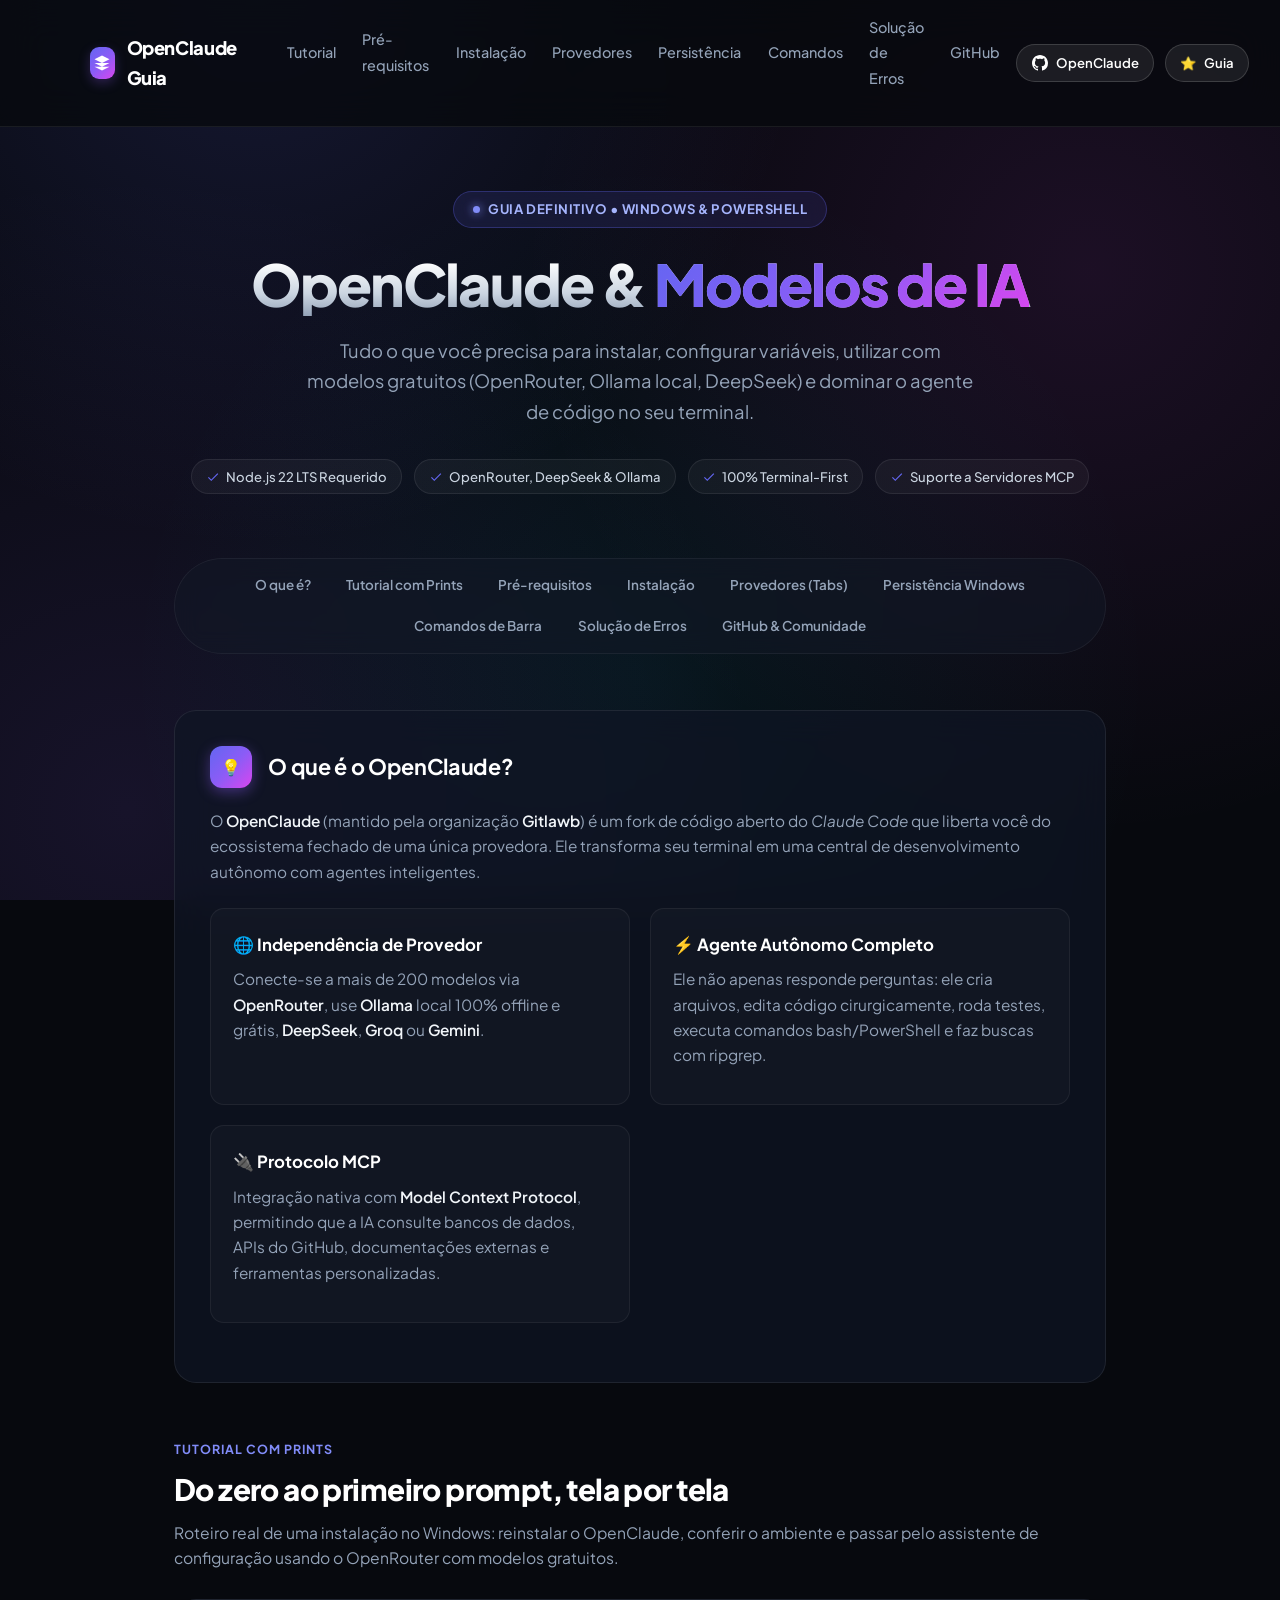
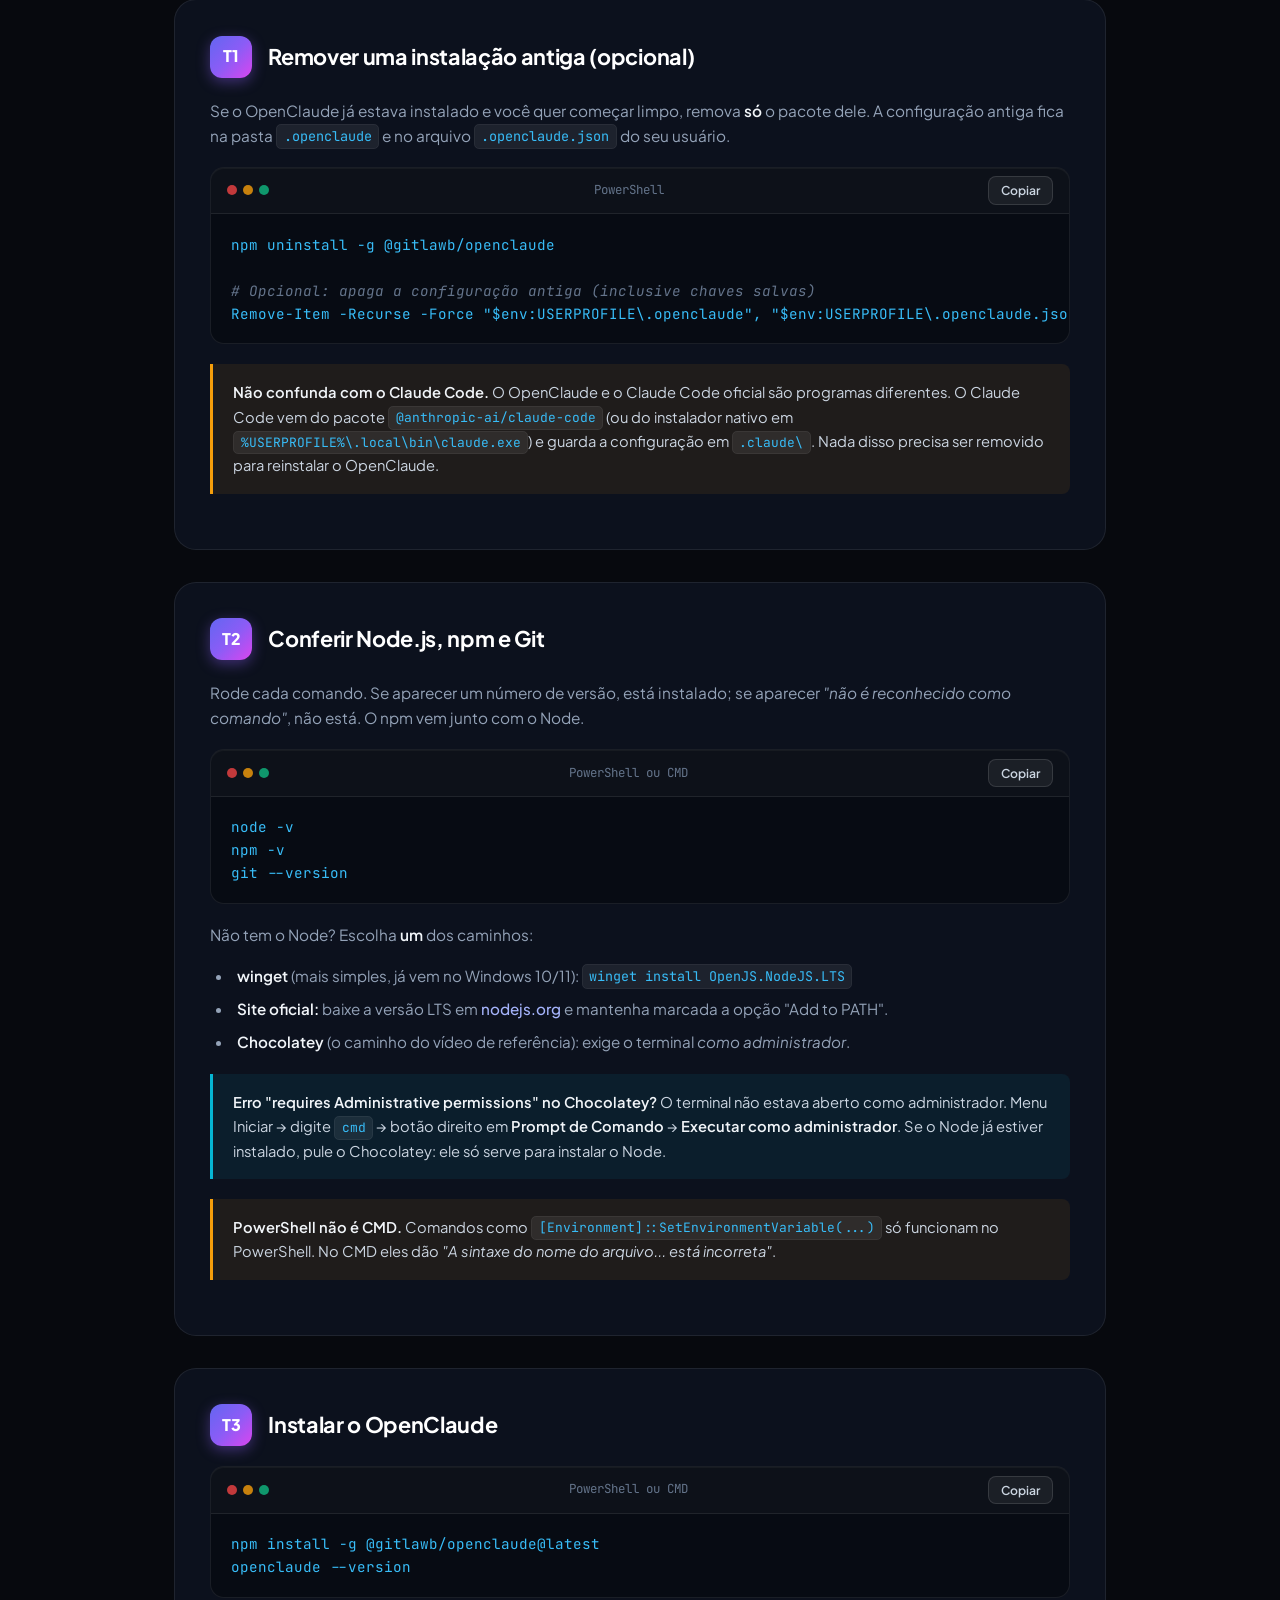
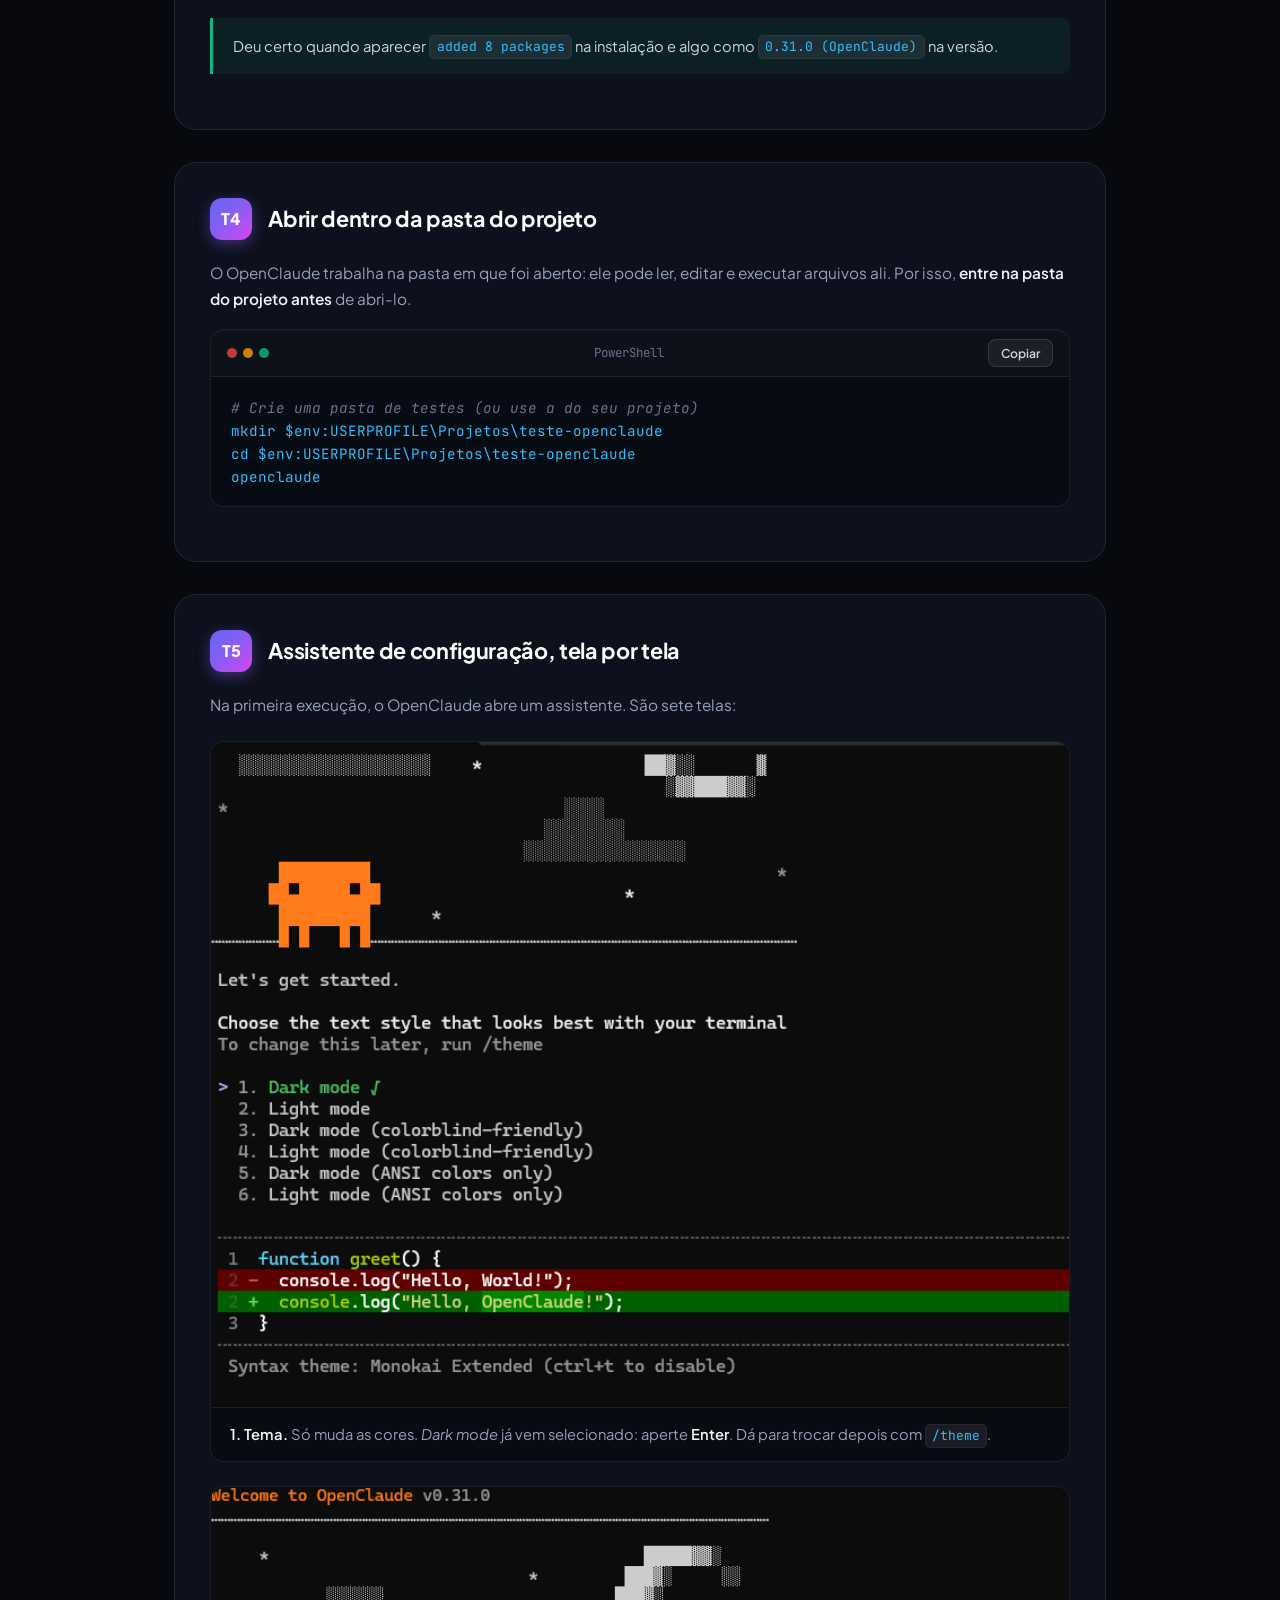
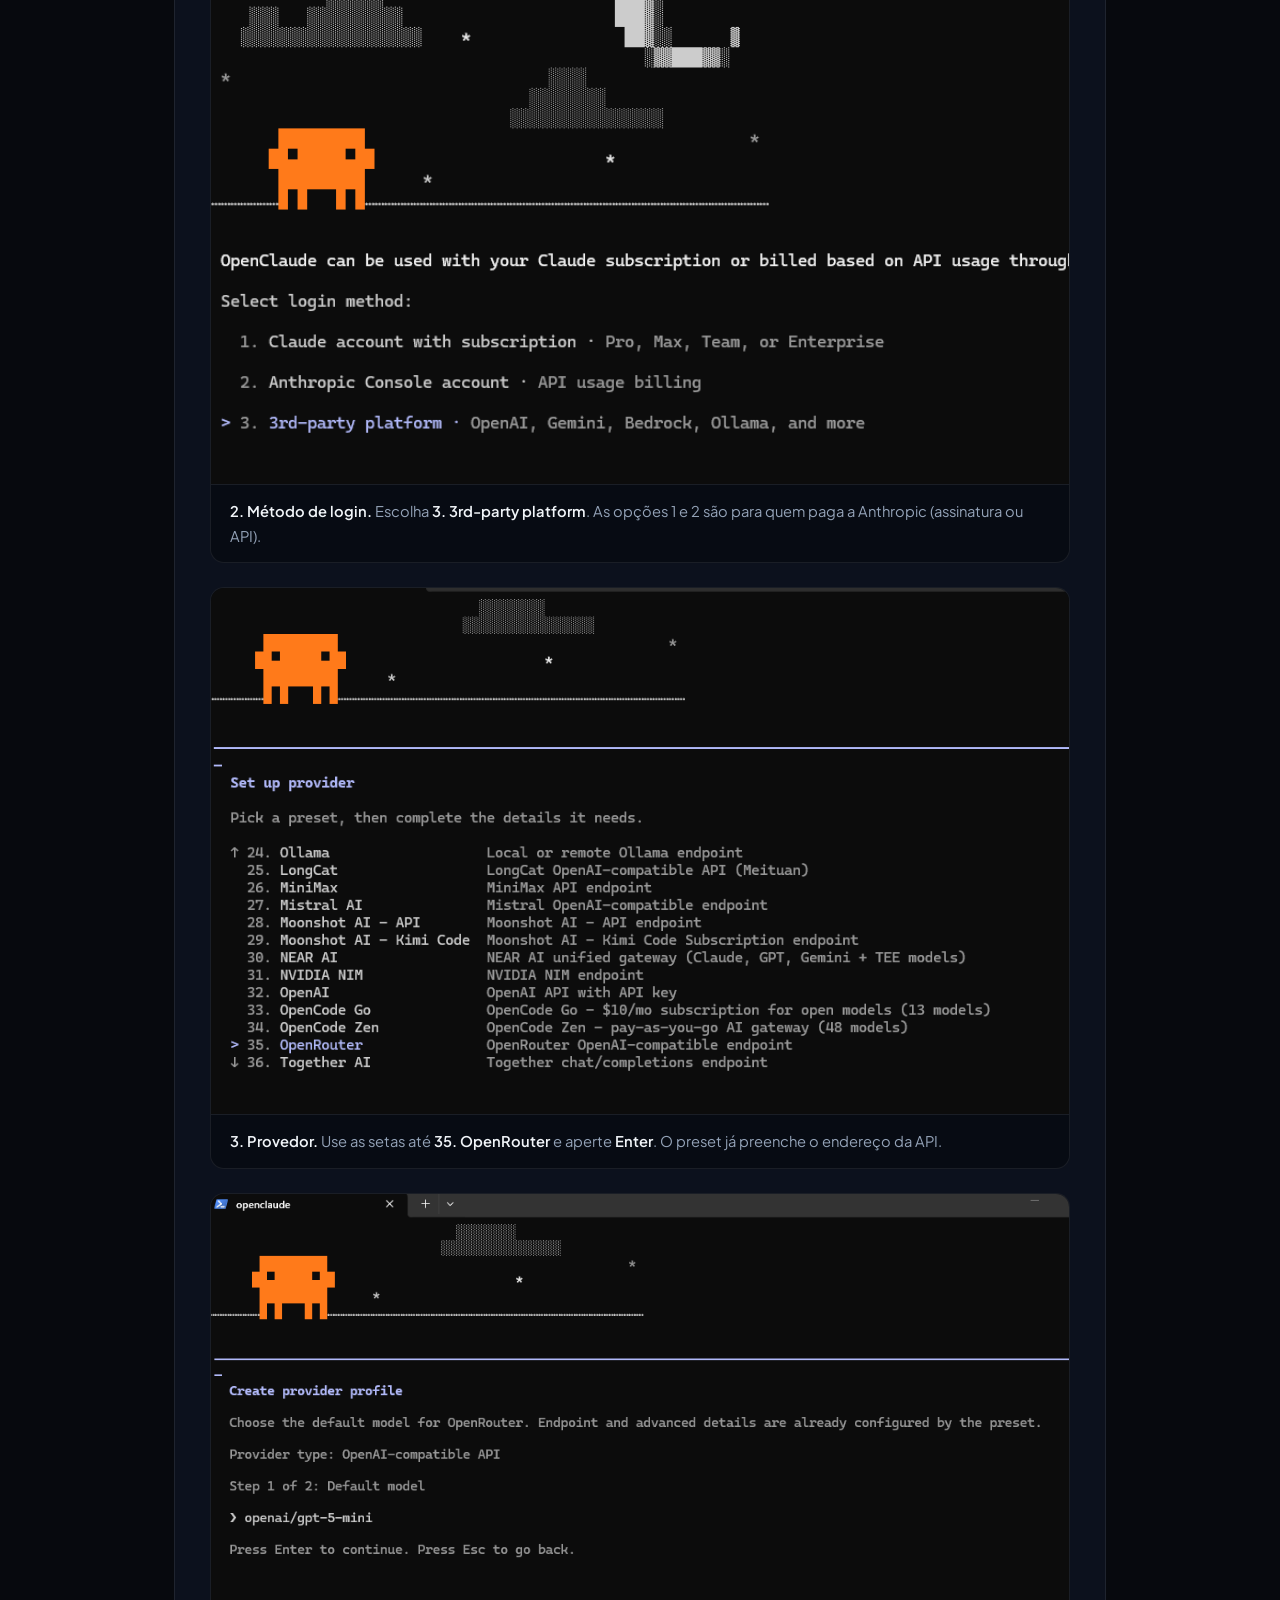
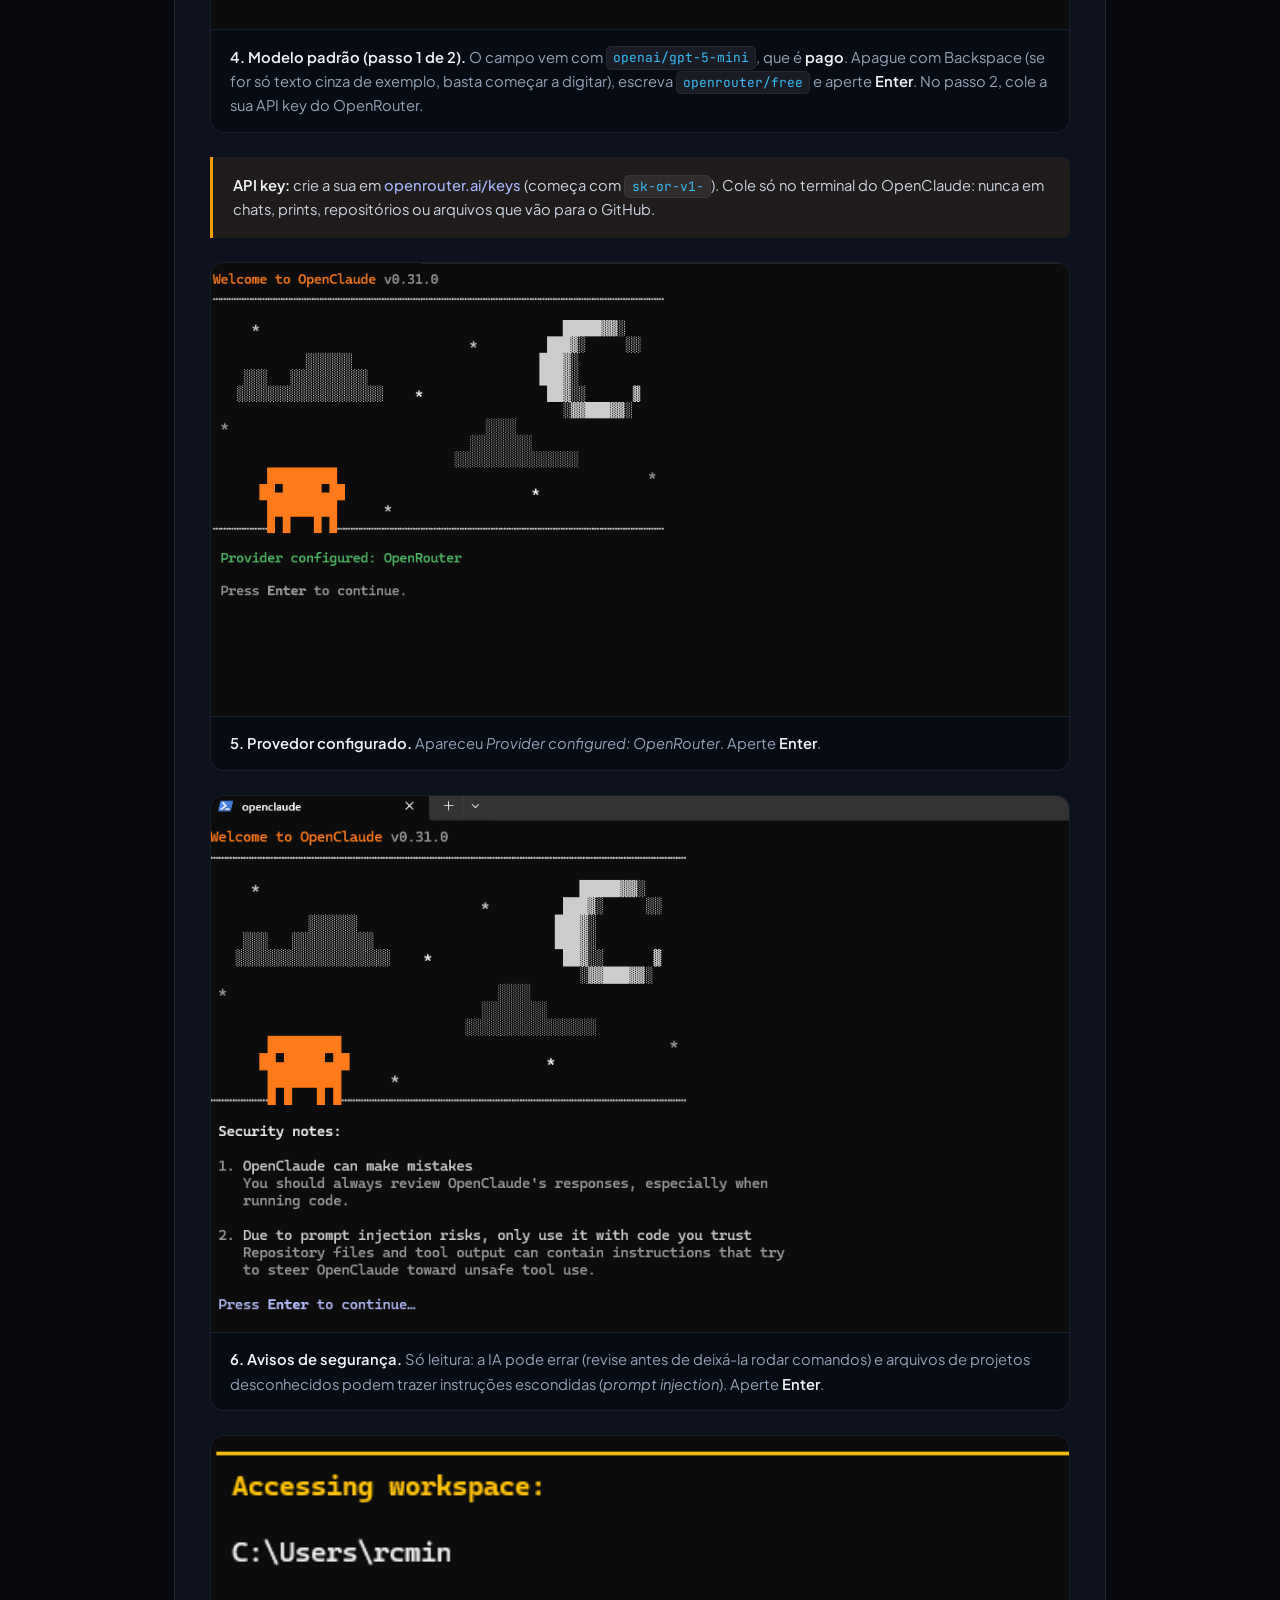
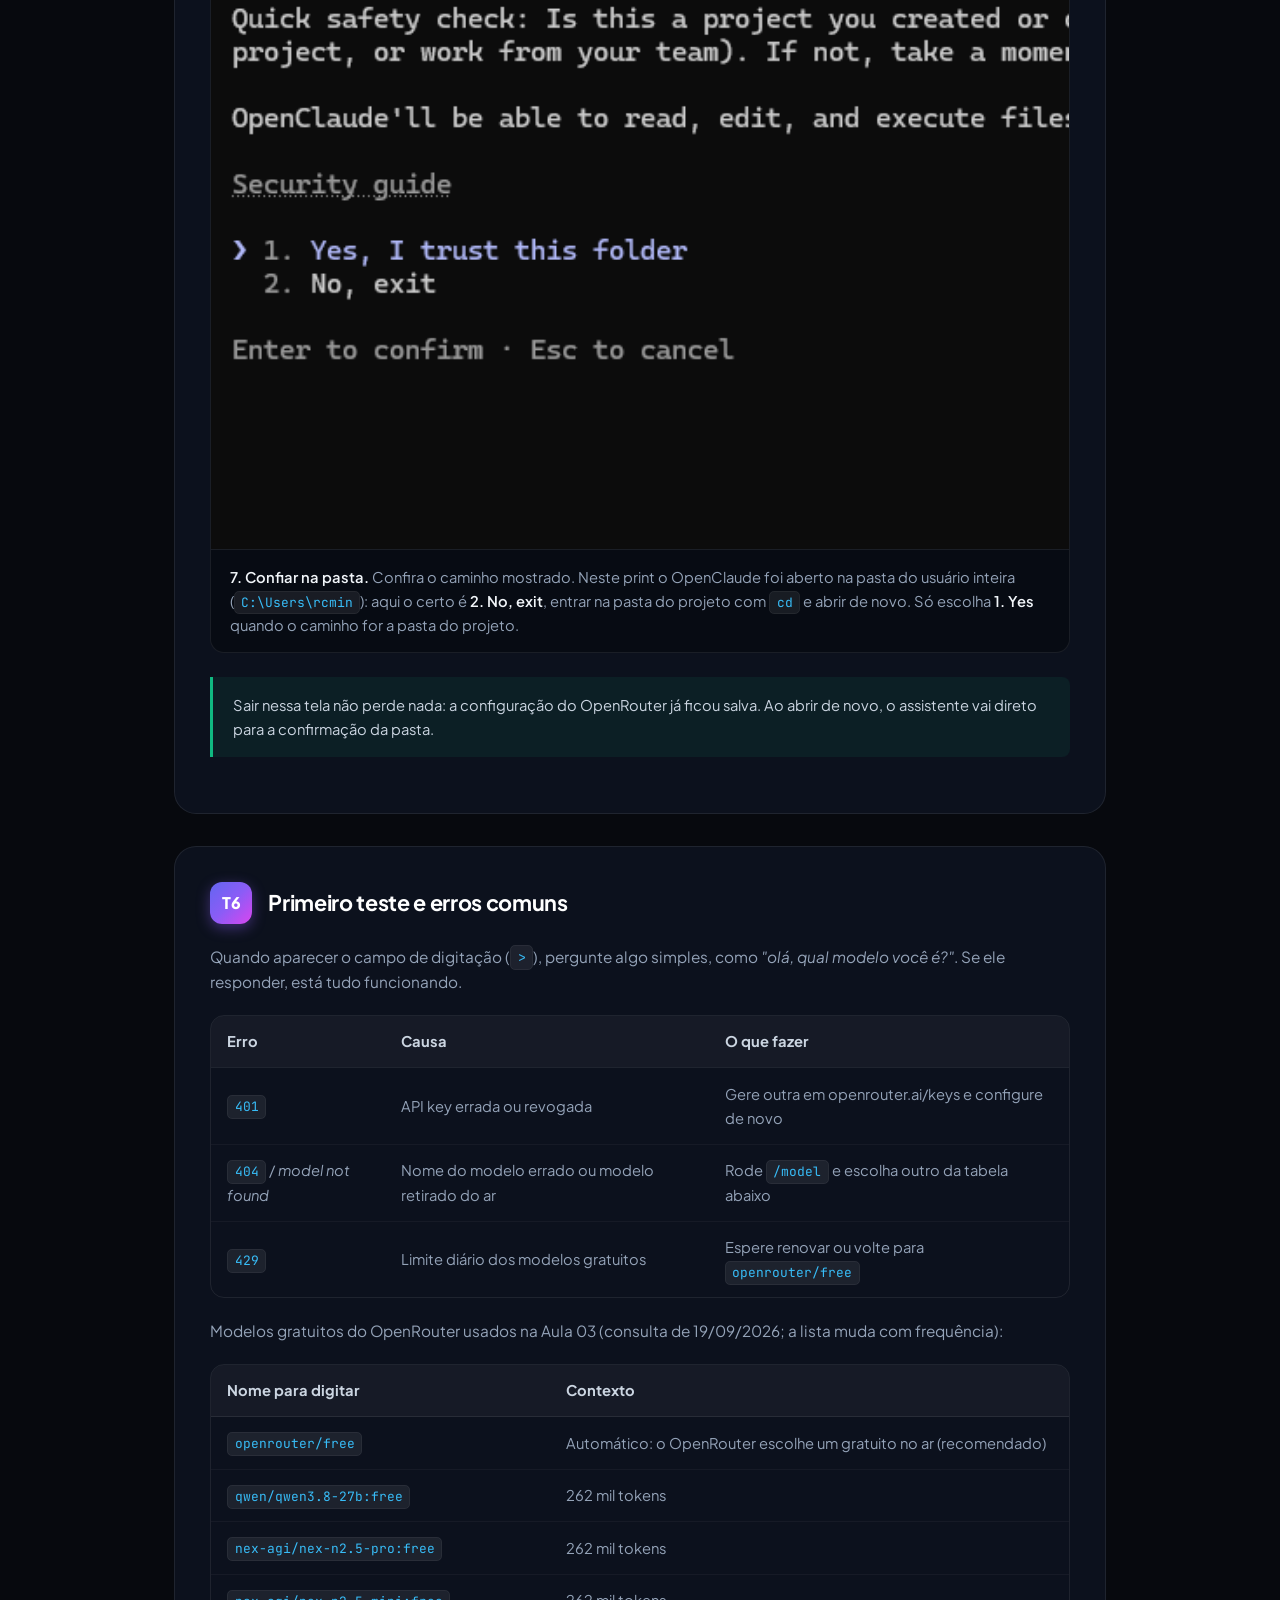
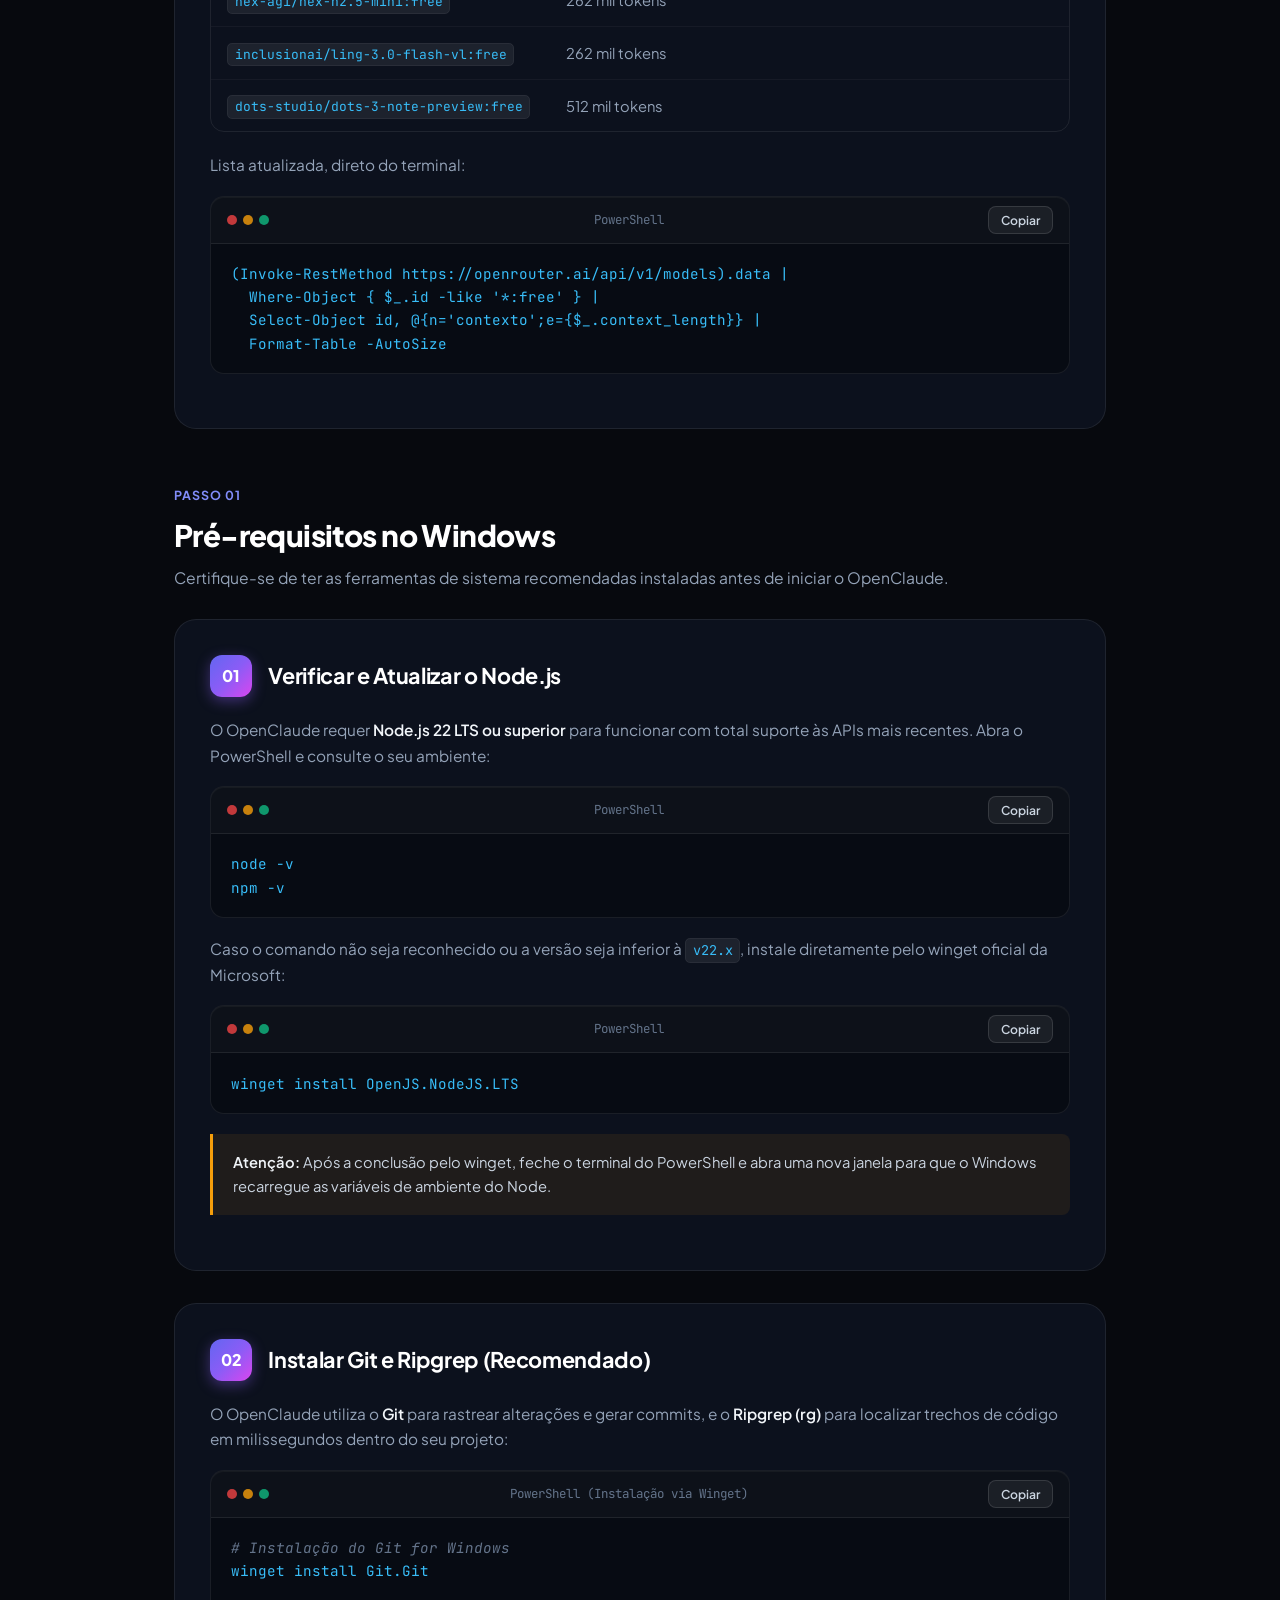
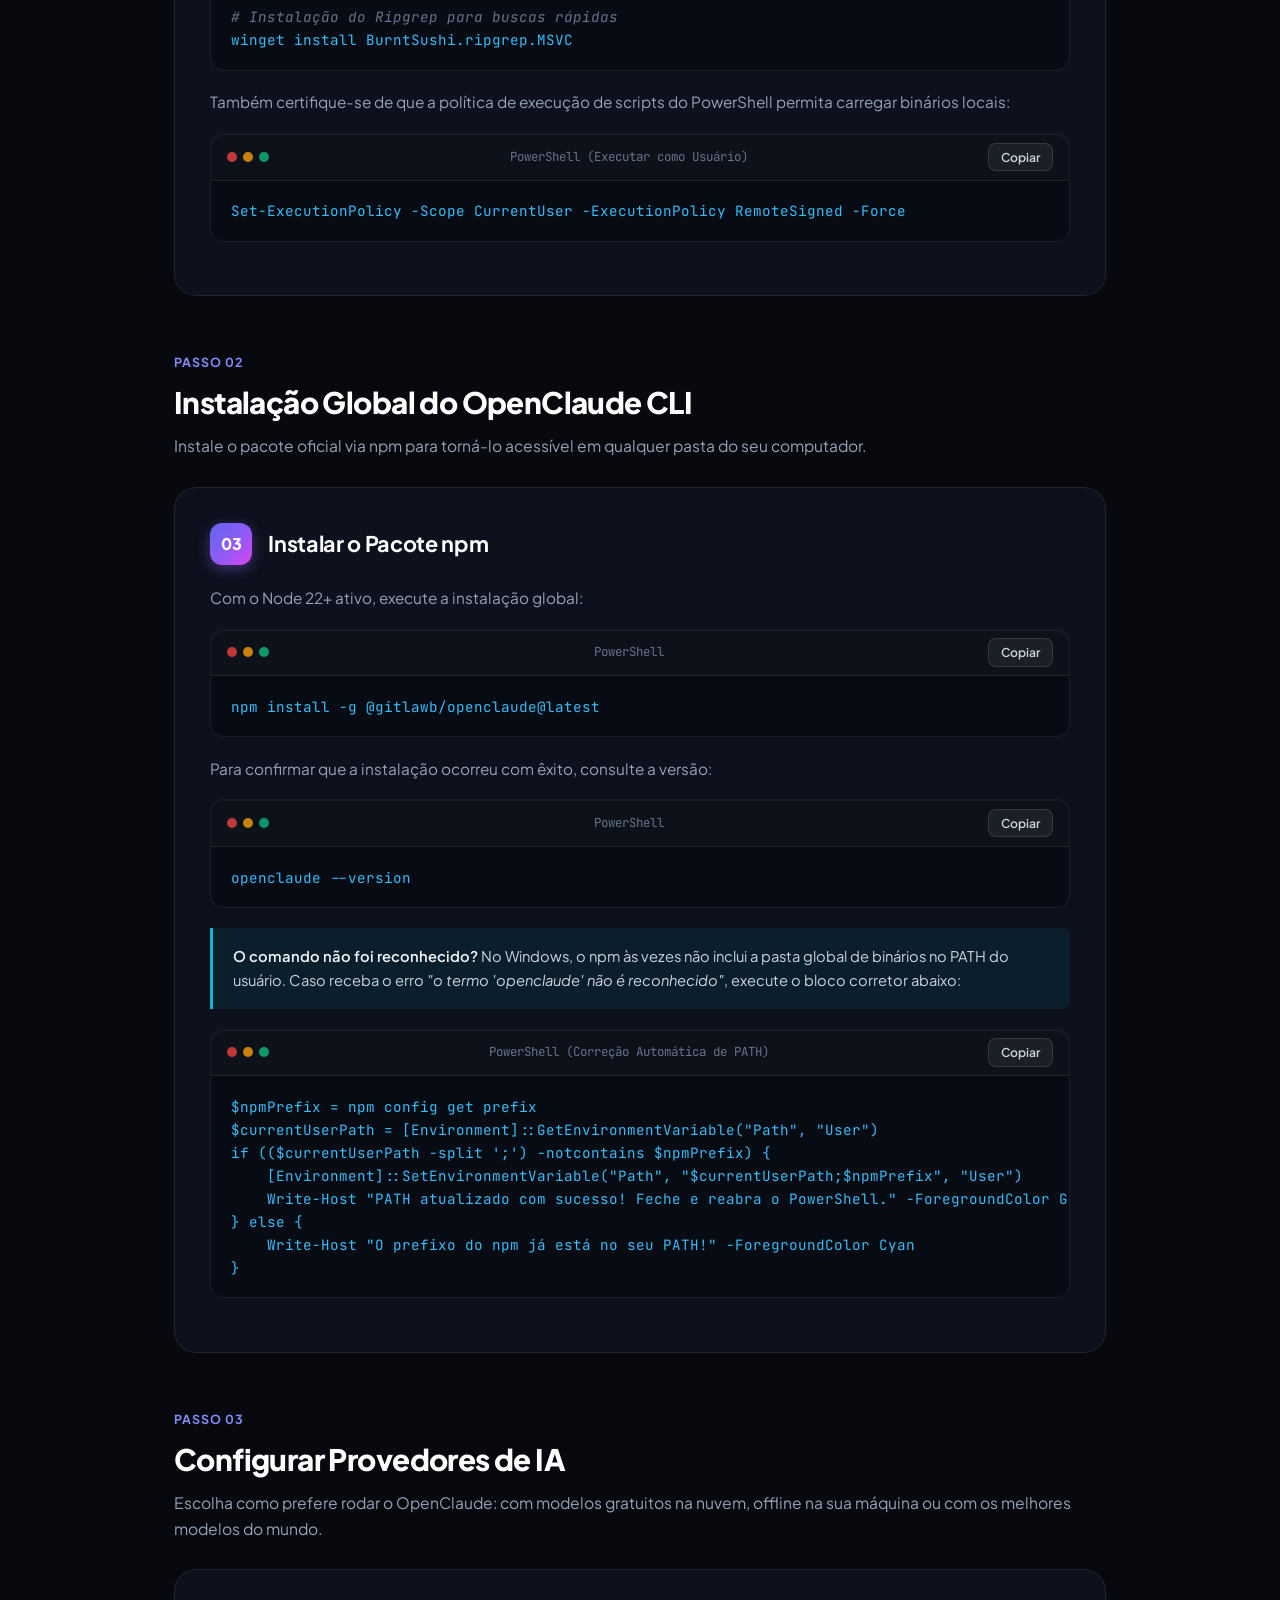
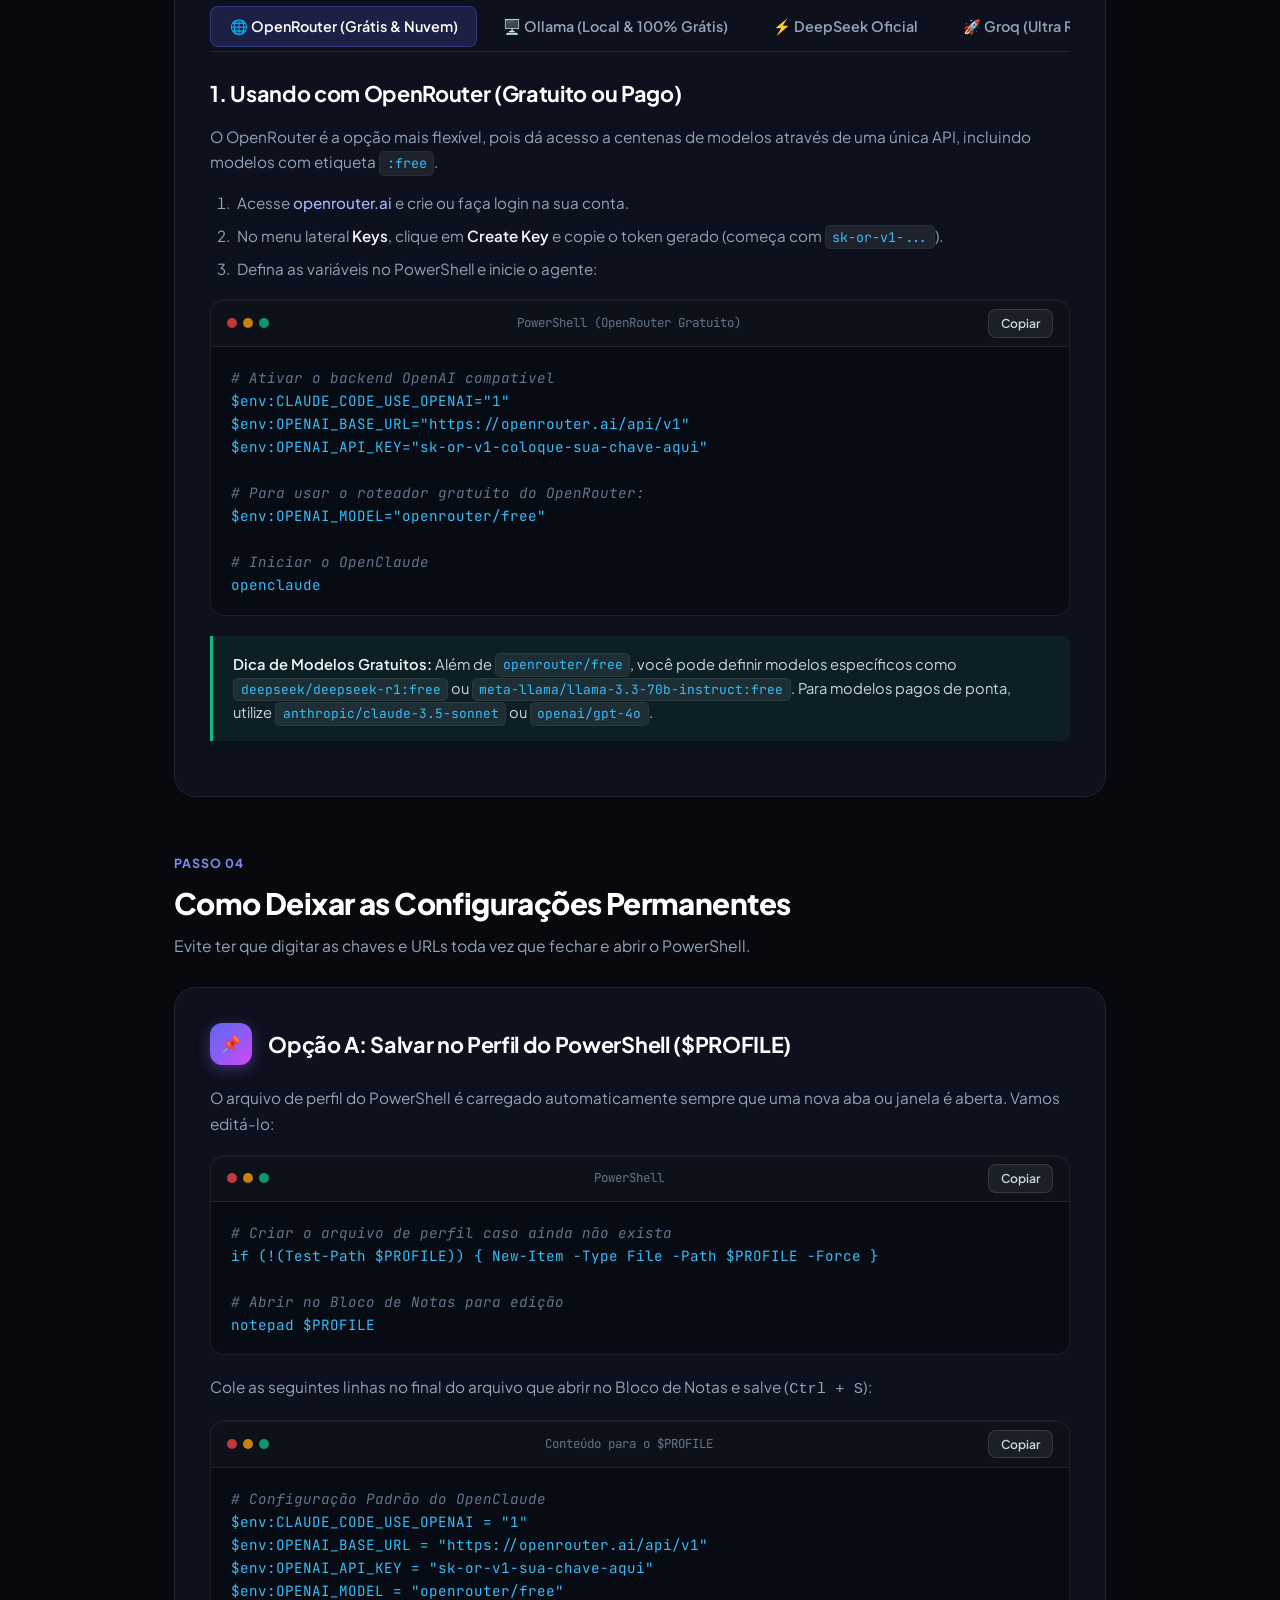
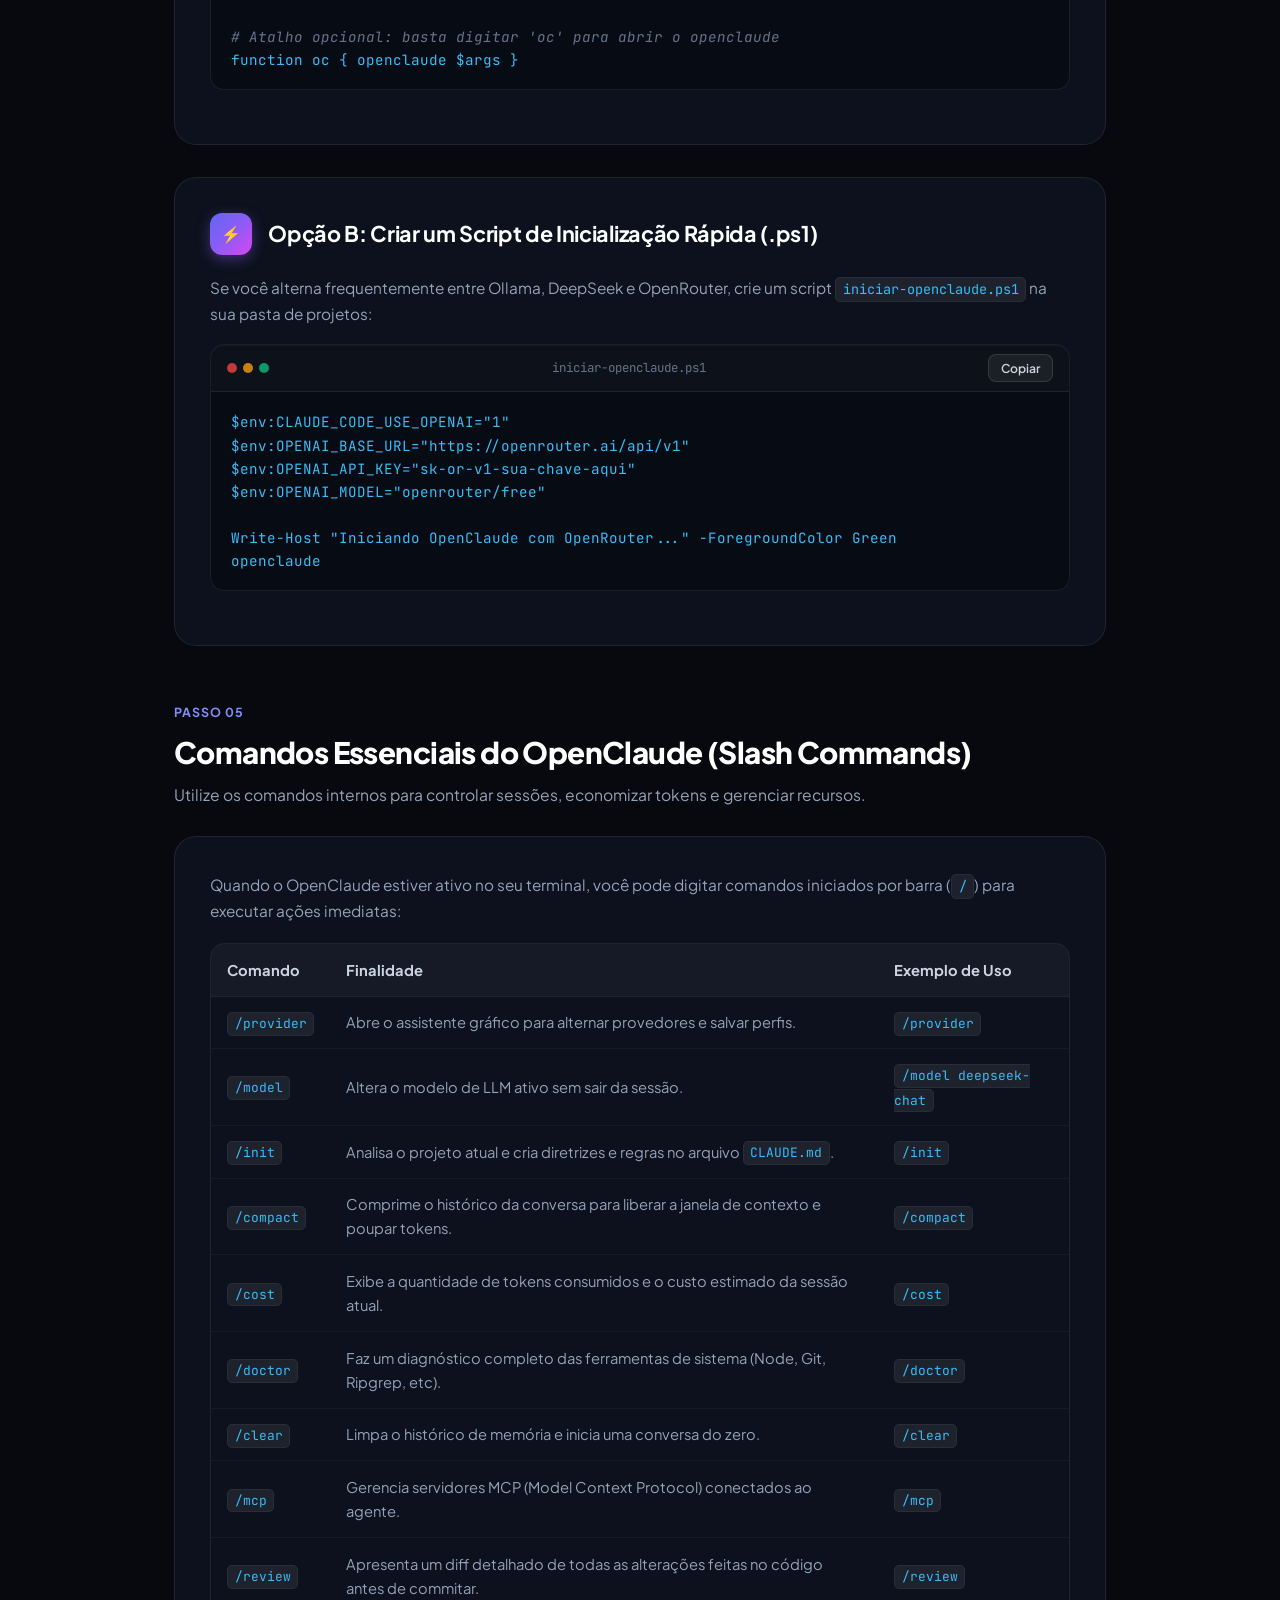
==== commit bf9c1088: "Adiciona tutorial passo a passo com prints da instalação Seção #tutorial no index.html com as sete t" ====
--- a/index.html
+++ b/index.html
@@ -831,6 +831,28 @@
       transform: translateY(-3px);
     }
 
+    /* Screenshots do tutorial */
+    .shot {
+      margin: 1.5rem 0;
+      border: 1px solid var(--border-code);
+      border-radius: var(--radius-md);
+      overflow: hidden;
+      background: var(--code-bg);
+    }
+
+    .shot img {
+      display: block;
+      width: 100%;
+      height: auto;
+    }
+
+    .shot figcaption {
+      padding: 0.9rem 1.15rem;
+      font-size: 0.92rem;
+      color: var(--text-muted);
+      border-top: 1px solid var(--border-code);
+    }
+
     /* Responsive */
     @media (max-width: 768px) {
       .nav-links { display: none; }
@@ -855,6 +877,7 @@
       </a>
 
       <ul class="nav-links">
+        <li><a href="#tutorial">Tutorial</a></li>
         <li><a href="#pre-requisitos">Pré-requisitos</a></li>
         <li><a href="#instalacao">Instalação</a></li>
         <li><a href="#provedores">Provedores</a></li>
@@ -912,6 +935,7 @@
     <!-- Floating Navigation Bar -->
     <div class="quick-nav" id="quick-nav">
       <a href="#sobre">O que é?</a>
+      <a href="#tutorial">Tutorial com Prints</a>
       <a href="#pre-requisitos">Pré-requisitos</a>
       <a href="#instalacao">Instalação</a>
       <a href="#provedores">Provedores (Tabs)</a>
@@ -944,6 +968,200 @@
             <div class="mini-card-title">🔌 Protocolo MCP</div>
             <p>Integração nativa com <strong>Model Context Protocol</strong>, permitindo que a IA consulte bancos de dados, APIs do GitHub, documentações externas e ferramentas personalizadas.</p>
           </div>
+        </div>
+      </div>
+    </section>
+
+    <!-- Seção: Tutorial passo a passo com prints -->
+    <section id="tutorial">
+      <div class="section-title-wrap">
+        <div class="section-tag">Tutorial com prints</div>
+        <h2 class="section-title">Do zero ao primeiro prompt, tela por tela</h2>
+        <p class="section-desc">Roteiro real de uma instalação no Windows: reinstalar o OpenClaude, conferir o ambiente e passar pelo assistente de configuração usando o OpenRouter com modelos gratuitos.</p>
+      </div>
+
+      <div class="step-card">
+        <div class="card-top">
+          <div class="step-icon">T1</div>
+          <h3 class="card-title">Remover uma instalação antiga (opcional)</h3>
+        </div>
+        <p>Se o OpenClaude já estava instalado e você quer começar limpo, remova <strong>só</strong> o pacote dele. A configuração antiga fica na pasta <code>.openclaude</code> e no arquivo <code>.openclaude.json</code> do seu usuário.</p>
+        <div class="code-container">
+          <div class="code-header">
+            <div class="code-dots"><span class="dot red"></span><span class="dot yellow"></span><span class="dot green"></span></div>
+            <span>PowerShell</span>
+            <button class="copy-button" onclick="copyCode(this)">Copiar</button>
+          </div>
+          <pre>npm uninstall -g @gitlawb/openclaude
+
+<span class="comment"># Opcional: apaga a configuração antiga (inclusive chaves salvas)</span>
+Remove-Item -Recurse -Force "$env:USERPROFILE\.openclaude", "$env:USERPROFILE\.openclaude.json"</pre>
+        </div>
+        <div class="note-box warning">
+          <strong>Não confunda com o Claude Code.</strong> O OpenClaude e o Claude Code oficial são programas diferentes. O Claude Code vem do pacote <code>@anthropic-ai/claude-code</code> (ou do instalador nativo em <code>%USERPROFILE%\.local\bin\claude.exe</code>) e guarda a configuração em <code>.claude\</code>. Nada disso precisa ser removido para reinstalar o OpenClaude.
+        </div>
+      </div>
+
+      <div class="step-card">
+        <div class="card-top">
+          <div class="step-icon">T2</div>
+          <h3 class="card-title">Conferir Node.js, npm e Git</h3>
+        </div>
+        <p>Rode cada comando. Se aparecer um número de versão, está instalado; se aparecer <em>"não é reconhecido como comando"</em>, não está. O npm vem junto com o Node.</p>
+        <div class="code-container">
+          <div class="code-header">
+            <div class="code-dots"><span class="dot red"></span><span class="dot yellow"></span><span class="dot green"></span></div>
+            <span>PowerShell ou CMD</span>
+            <button class="copy-button" onclick="copyCode(this)">Copiar</button>
+          </div>
+          <pre>node -v
+npm -v
+git --version</pre>
+        </div>
+        <p>Não tem o Node? Escolha <strong>um</strong> dos caminhos:</p>
+        <ul>
+          <li><strong>winget</strong> (mais simples, já vem no Windows 10/11): <code>winget install OpenJS.NodeJS.LTS</code></li>
+          <li><strong>Site oficial:</strong> baixe a versão LTS em <a href="https://nodejs.org" target="_blank" rel="noopener">nodejs.org</a> e mantenha marcada a opção "Add to PATH".</li>
+          <li><strong>Chocolatey</strong> (o caminho do vídeo de referência): exige o terminal <em>como administrador</em>.</li>
+        </ul>
+        <div class="note-box info">
+          <strong>Erro "requires Administrative permissions" no Chocolatey?</strong> O terminal não estava aberto como administrador. Menu Iniciar → digite <code>cmd</code> → botão direito em <strong>Prompt de Comando</strong> → <strong>Executar como administrador</strong>. Se o Node já estiver instalado, pule o Chocolatey: ele só serve para instalar o Node.
+        </div>
+        <div class="note-box warning">
+          <strong>PowerShell não é CMD.</strong> Comandos como <code>[Environment]::SetEnvironmentVariable(...)</code> só funcionam no PowerShell. No CMD eles dão <em>"A sintaxe do nome do arquivo... está incorreta"</em>.
+        </div>
+      </div>
+
+      <div class="step-card">
+        <div class="card-top">
+          <div class="step-icon">T3</div>
+          <h3 class="card-title">Instalar o OpenClaude</h3>
+        </div>
+        <div class="code-container">
+          <div class="code-header">
+            <div class="code-dots"><span class="dot red"></span><span class="dot yellow"></span><span class="dot green"></span></div>
+            <span>PowerShell ou CMD</span>
+            <button class="copy-button" onclick="copyCode(this)">Copiar</button>
+          </div>
+          <pre>npm install -g @gitlawb/openclaude@latest
+openclaude --version</pre>
+        </div>
+        <div class="note-box success">
+          Deu certo quando aparecer <code>added 8 packages</code> na instalação e algo como <code>0.31.0 (OpenClaude)</code> na versão.
+        </div>
+      </div>
+
+      <div class="step-card">
+        <div class="card-top">
+          <div class="step-icon">T4</div>
+          <h3 class="card-title">Abrir dentro da pasta do projeto</h3>
+        </div>
+        <p>O OpenClaude trabalha na pasta em que foi aberto: ele pode ler, editar e executar arquivos ali. Por isso, <strong>entre na pasta do projeto antes</strong> de abri-lo.</p>
+        <div class="code-container">
+          <div class="code-header">
+            <div class="code-dots"><span class="dot red"></span><span class="dot yellow"></span><span class="dot green"></span></div>
+            <span>PowerShell</span>
+            <button class="copy-button" onclick="copyCode(this)">Copiar</button>
+          </div>
+          <pre><span class="comment"># Crie uma pasta de testes (ou use a do seu projeto)</span>
+mkdir $env:USERPROFILE\Projetos\teste-openclaude
+cd $env:USERPROFILE\Projetos\teste-openclaude
+openclaude</pre>
+        </div>
+      </div>
+
+      <div class="step-card">
+        <div class="card-top">
+          <div class="step-icon">T5</div>
+          <h3 class="card-title">Assistente de configuração, tela por tela</h3>
+        </div>
+        <p>Na primeira execução, o OpenClaude abre um assistente. São sete telas:</p>
+
+        <figure class="shot">
+          <img src="img/tutorial/01-tema.png" alt="Tela de escolha do tema do terminal, com Dark mode selecionado e prévia de código" loading="lazy" />
+          <figcaption><strong>1. Tema.</strong> Só muda as cores. <em>Dark mode</em> já vem selecionado: aperte <strong>Enter</strong>. Dá para trocar depois com <code>/theme</code>.</figcaption>
+        </figure>
+
+        <figure class="shot">
+          <img src="img/tutorial/02-login.png" alt="Tela Select login method com três opções; a opção 3, 3rd-party platform, está selecionada" loading="lazy" />
+          <figcaption><strong>2. Método de login.</strong> Escolha <strong>3. 3rd-party platform</strong>. As opções 1 e 2 são para quem paga a Anthropic (assinatura ou API).</figcaption>
+        </figure>
+
+        <figure class="shot">
+          <img src="img/tutorial/03-provedor.png" alt="Lista Set up provider com vários provedores; a opção 35, OpenRouter, está selecionada" loading="lazy" />
+          <figcaption><strong>3. Provedor.</strong> Use as setas até <strong>35. OpenRouter</strong> e aperte <strong>Enter</strong>. O preset já preenche o endereço da API.</figcaption>
+        </figure>
+
+        <figure class="shot">
+          <img src="img/tutorial/04-modelo.png" alt="Tela Create provider profile, passo 1 de 2, com o modelo openai/gpt-5-mini preenchido" loading="lazy" />
+          <figcaption><strong>4. Modelo padrão (passo 1 de 2).</strong> O campo vem com <code>openai/gpt-5-mini</code>, que é <strong>pago</strong>. Apague com Backspace (se for só texto cinza de exemplo, basta começar a digitar), escreva <code>openrouter/free</code> e aperte <strong>Enter</strong>. No passo 2, cole a sua API key do OpenRouter.</figcaption>
+        </figure>
+
+        <div class="note-box warning">
+          <strong>API key:</strong> crie a sua em <a href="https://openrouter.ai/keys" target="_blank" rel="noopener">openrouter.ai/keys</a> (começa com <code>sk-or-v1-</code>). Cole só no terminal do OpenClaude: nunca em chats, prints, repositórios ou arquivos que vão para o GitHub.
+        </div>
+
+        <figure class="shot">
+          <img src="img/tutorial/05-configurado.png" alt="Mensagem verde Provider configured: OpenRouter" loading="lazy" />
+          <figcaption><strong>5. Provedor configurado.</strong> Apareceu <em>Provider configured: OpenRouter</em>. Aperte <strong>Enter</strong>.</figcaption>
+        </figure>
+
+        <figure class="shot">
+          <img src="img/tutorial/06-seguranca.png" alt="Tela Security notes com dois avisos: o OpenClaude pode errar e riscos de prompt injection" loading="lazy" />
+          <figcaption><strong>6. Avisos de segurança.</strong> Só leitura: a IA pode errar (revise antes de deixá-la rodar comandos) e arquivos de projetos desconhecidos podem trazer instruções escondidas (<em>prompt injection</em>). Aperte <strong>Enter</strong>.</figcaption>
+        </figure>
+
+        <figure class="shot">
+          <img src="img/tutorial/07-confiar-pasta.png" alt="Tela Accessing workspace mostrando a pasta C:\Users\rcmin, com as opções Yes, I trust this folder e No, exit" loading="lazy" />
+          <figcaption><strong>7. Confiar na pasta.</strong> Confira o caminho mostrado. Neste print o OpenClaude foi aberto na pasta do usuário inteira (<code>C:\Users\rcmin</code>): aqui o certo é <strong>2. No, exit</strong>, entrar na pasta do projeto com <code>cd</code> e abrir de novo. Só escolha <strong>1. Yes</strong> quando o caminho for a pasta do projeto.</figcaption>
+        </figure>
+
+        <div class="note-box success">
+          Sair nessa tela não perde nada: a configuração do OpenRouter já ficou salva. Ao abrir de novo, o assistente vai direto para a confirmação da pasta.
+        </div>
+      </div>
+
+      <div class="step-card">
+        <div class="card-top">
+          <div class="step-icon">T6</div>
+          <h3 class="card-title">Primeiro teste e erros comuns</h3>
+        </div>
+        <p>Quando aparecer o campo de digitação (<code>&gt;</code>), pergunte algo simples, como <em>"olá, qual modelo você é?"</em>. Se ele responder, está tudo funcionando.</p>
+        <div class="cmd-table-wrap">
+          <table class="cmd-table">
+            <thead><tr><th>Erro</th><th>Causa</th><th>O que fazer</th></tr></thead>
+            <tbody>
+              <tr><td><code>401</code></td><td>API key errada ou revogada</td><td>Gere outra em openrouter.ai/keys e configure de novo</td></tr>
+              <tr><td><code>404</code> / <em>model not found</em></td><td>Nome do modelo errado ou modelo retirado do ar</td><td>Rode <code>/model</code> e escolha outro da tabela abaixo</td></tr>
+              <tr><td><code>429</code></td><td>Limite diário dos modelos gratuitos</td><td>Espere renovar ou volte para <code>openrouter/free</code></td></tr>
+            </tbody>
+          </table>
+        </div>
+        <p>Modelos gratuitos do OpenRouter usados na Aula 03 (consulta de 19/09/2026; a lista muda com frequência):</p>
+        <div class="cmd-table-wrap">
+          <table class="cmd-table">
+            <thead><tr><th>Nome para digitar</th><th>Contexto</th></tr></thead>
+            <tbody>
+              <tr><td><code>openrouter/free</code></td><td>Automático: o OpenRouter escolhe um gratuito no ar (recomendado)</td></tr>
+              <tr><td><code>qwen/qwen3.8-27b:free</code></td><td>262 mil tokens</td></tr>
+              <tr><td><code>nex-agi/nex-n2.5-pro:free</code></td><td>262 mil tokens</td></tr>
+              <tr><td><code>nex-agi/nex-n2.5-mini:free</code></td><td>262 mil tokens</td></tr>
+              <tr><td><code>inclusionai/ling-3.0-flash-vl:free</code></td><td>262 mil tokens</td></tr>
+              <tr><td><code>dots-studio/dots-3-note-preview:free</code></td><td>512 mil tokens</td></tr>
+            </tbody>
+          </table>
+        </div>
+        <p>Lista atualizada, direto do terminal:</p>
+        <div class="code-container">
+          <div class="code-header">
+            <div class="code-dots"><span class="dot red"></span><span class="dot yellow"></span><span class="dot green"></span></div>
+            <span>PowerShell</span>
+            <button class="copy-button" onclick="copyCode(this)">Copiar</button>
+          </div>
+          <pre>(Invoke-RestMethod https://openrouter.ai/api/v1/models).data |
+  Where-Object { $_.id -like '*:free' } |
+  Select-Object id, @{n='contexto';e={$_.context_length}} |
+  Format-Table -AutoSize</pre>
         </div>
       </div>
     </section>
@@ -1531,6 +1749,7 @@
     <!-- Footer -->
     <footer>
       <div class="footer-links">
+        <a href="#tutorial">Tutorial</a>
         <a href="#pre-requisitos">Pré-requisitos</a>
         <a href="#instalacao">Instalação</a>
         <a href="#provedores">Provedores</a>
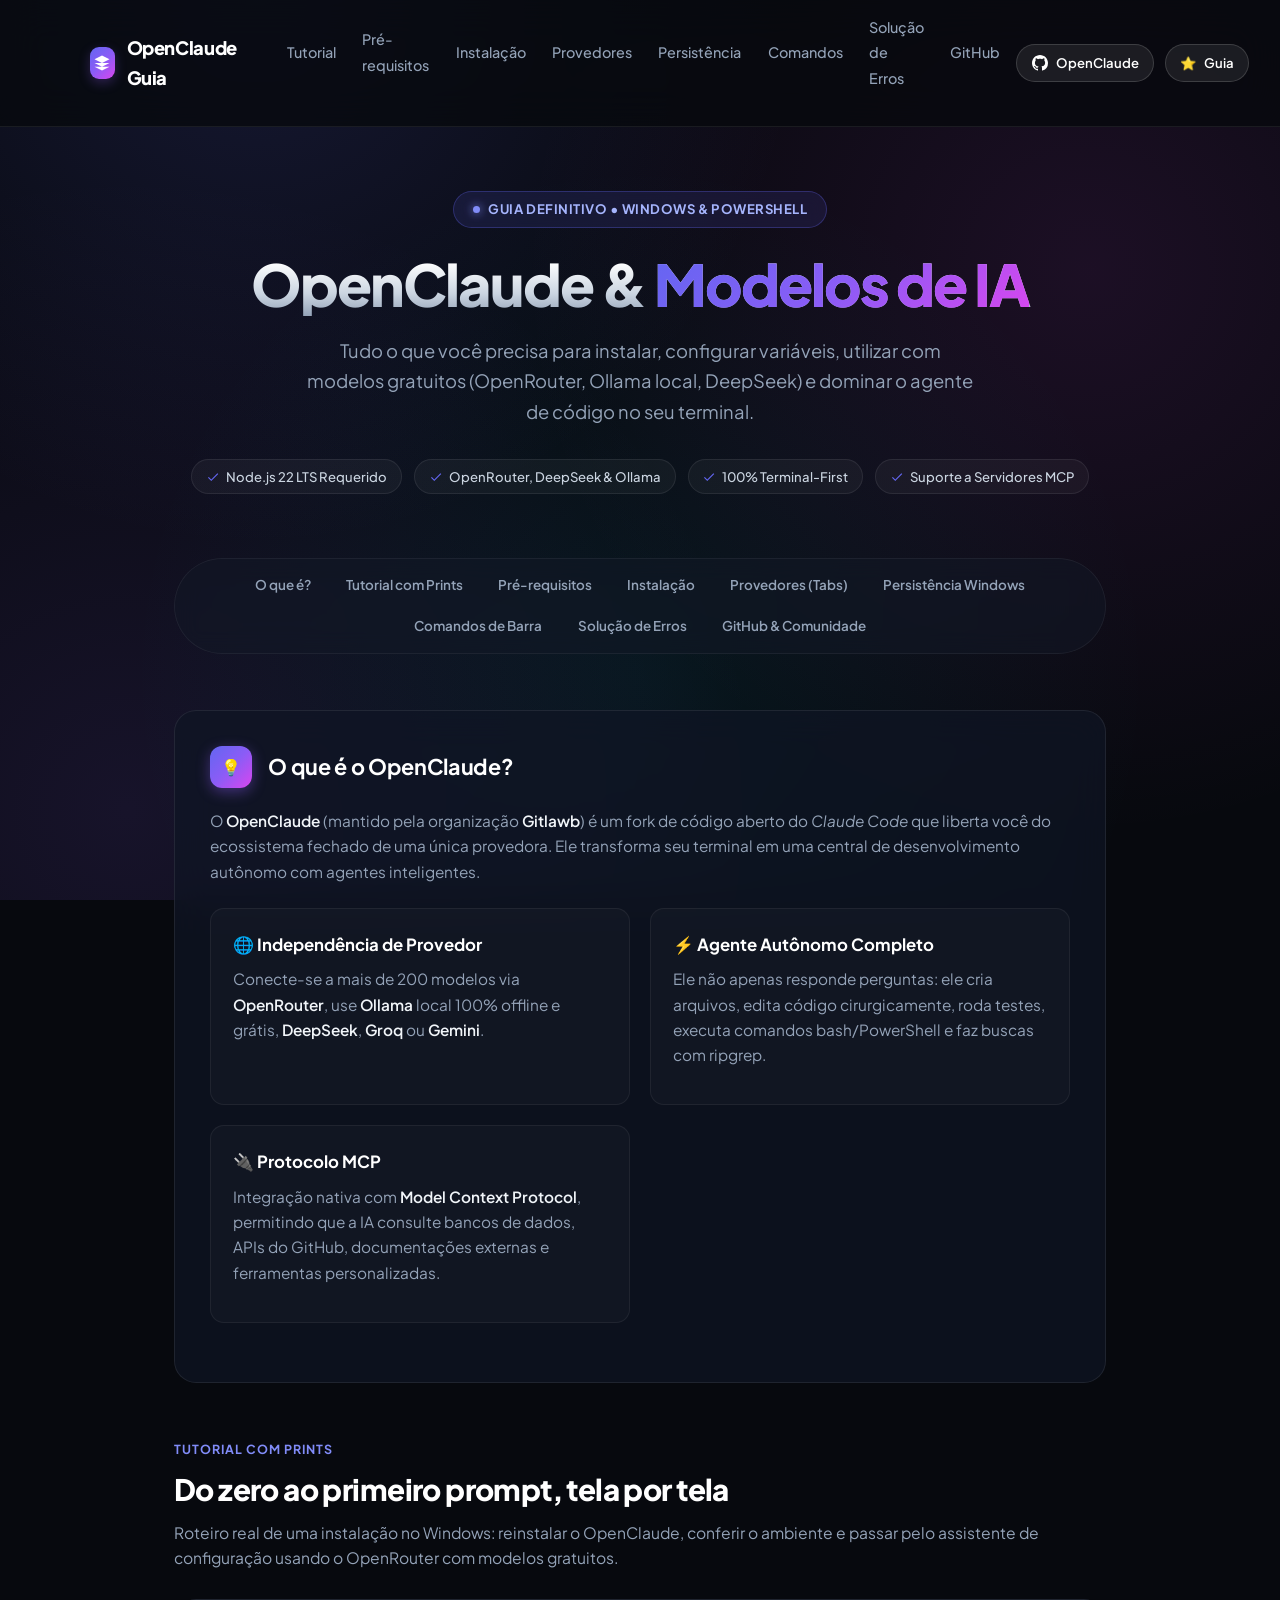
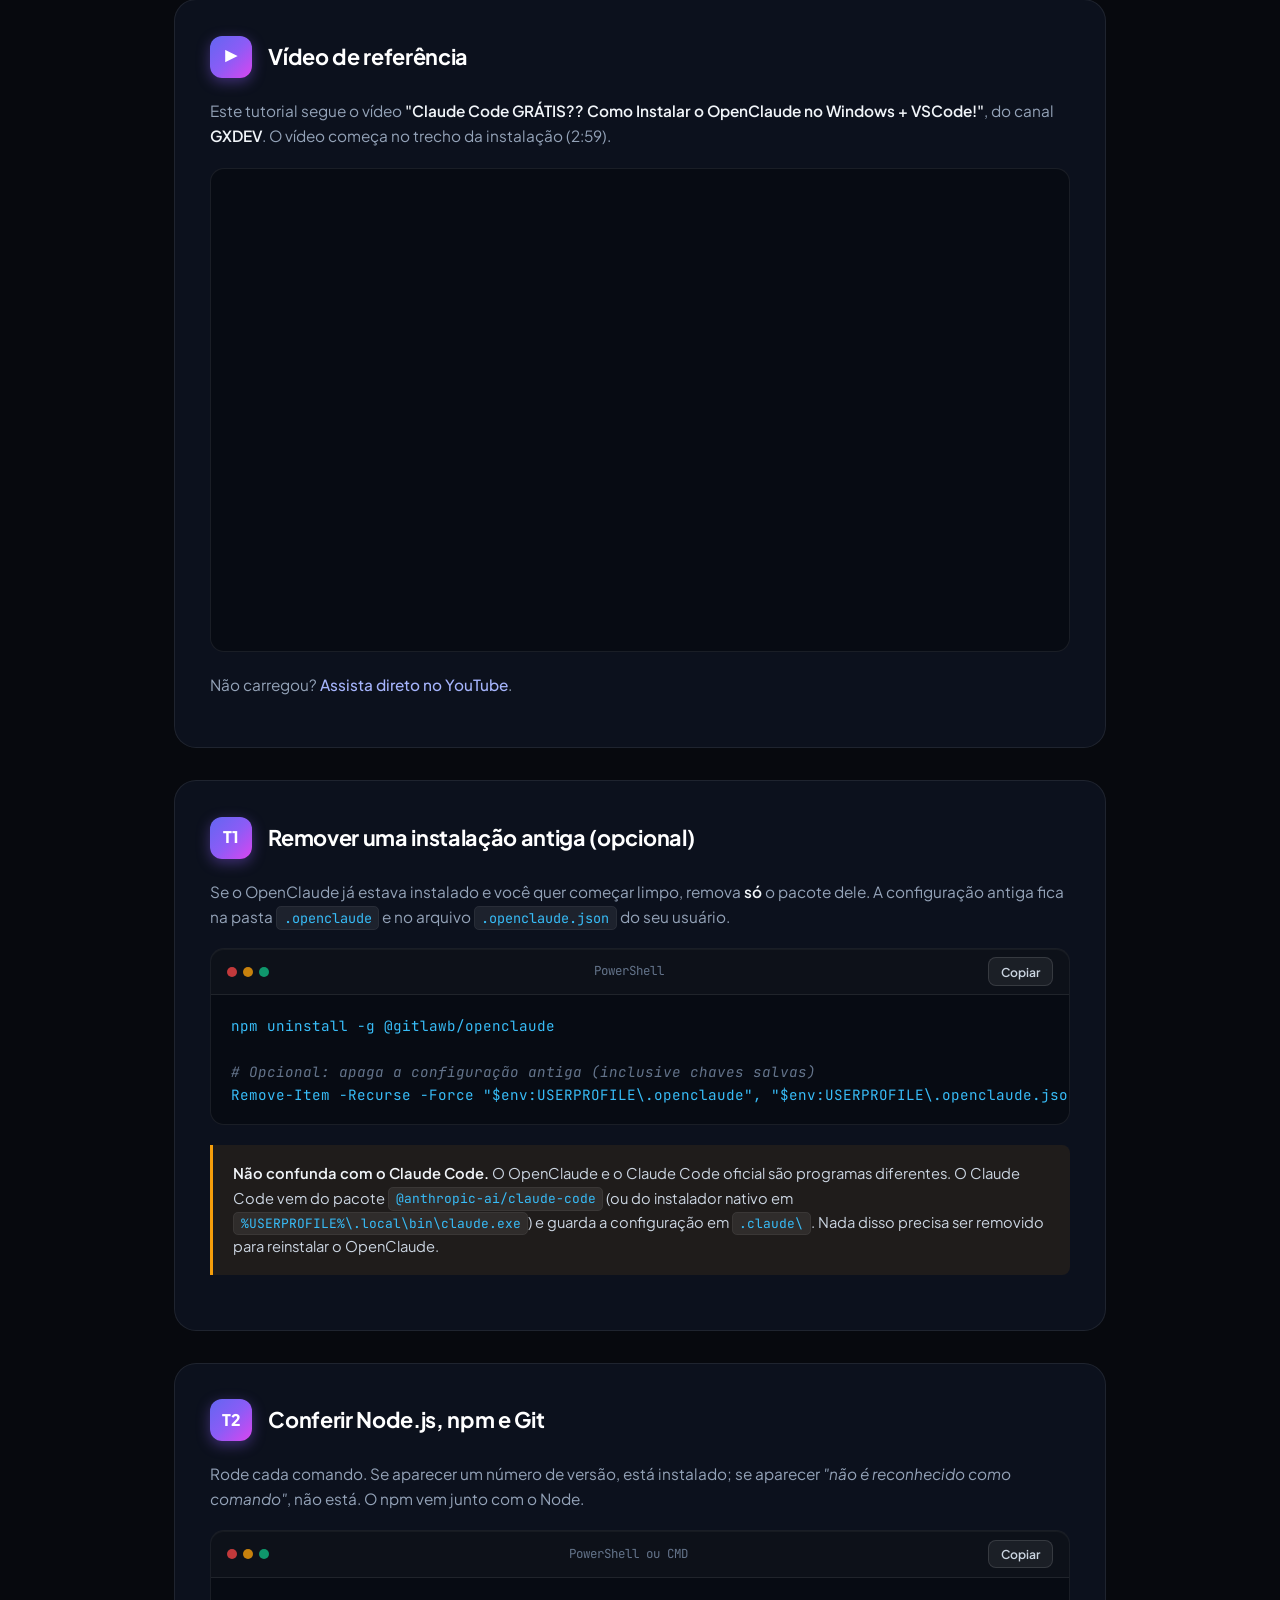
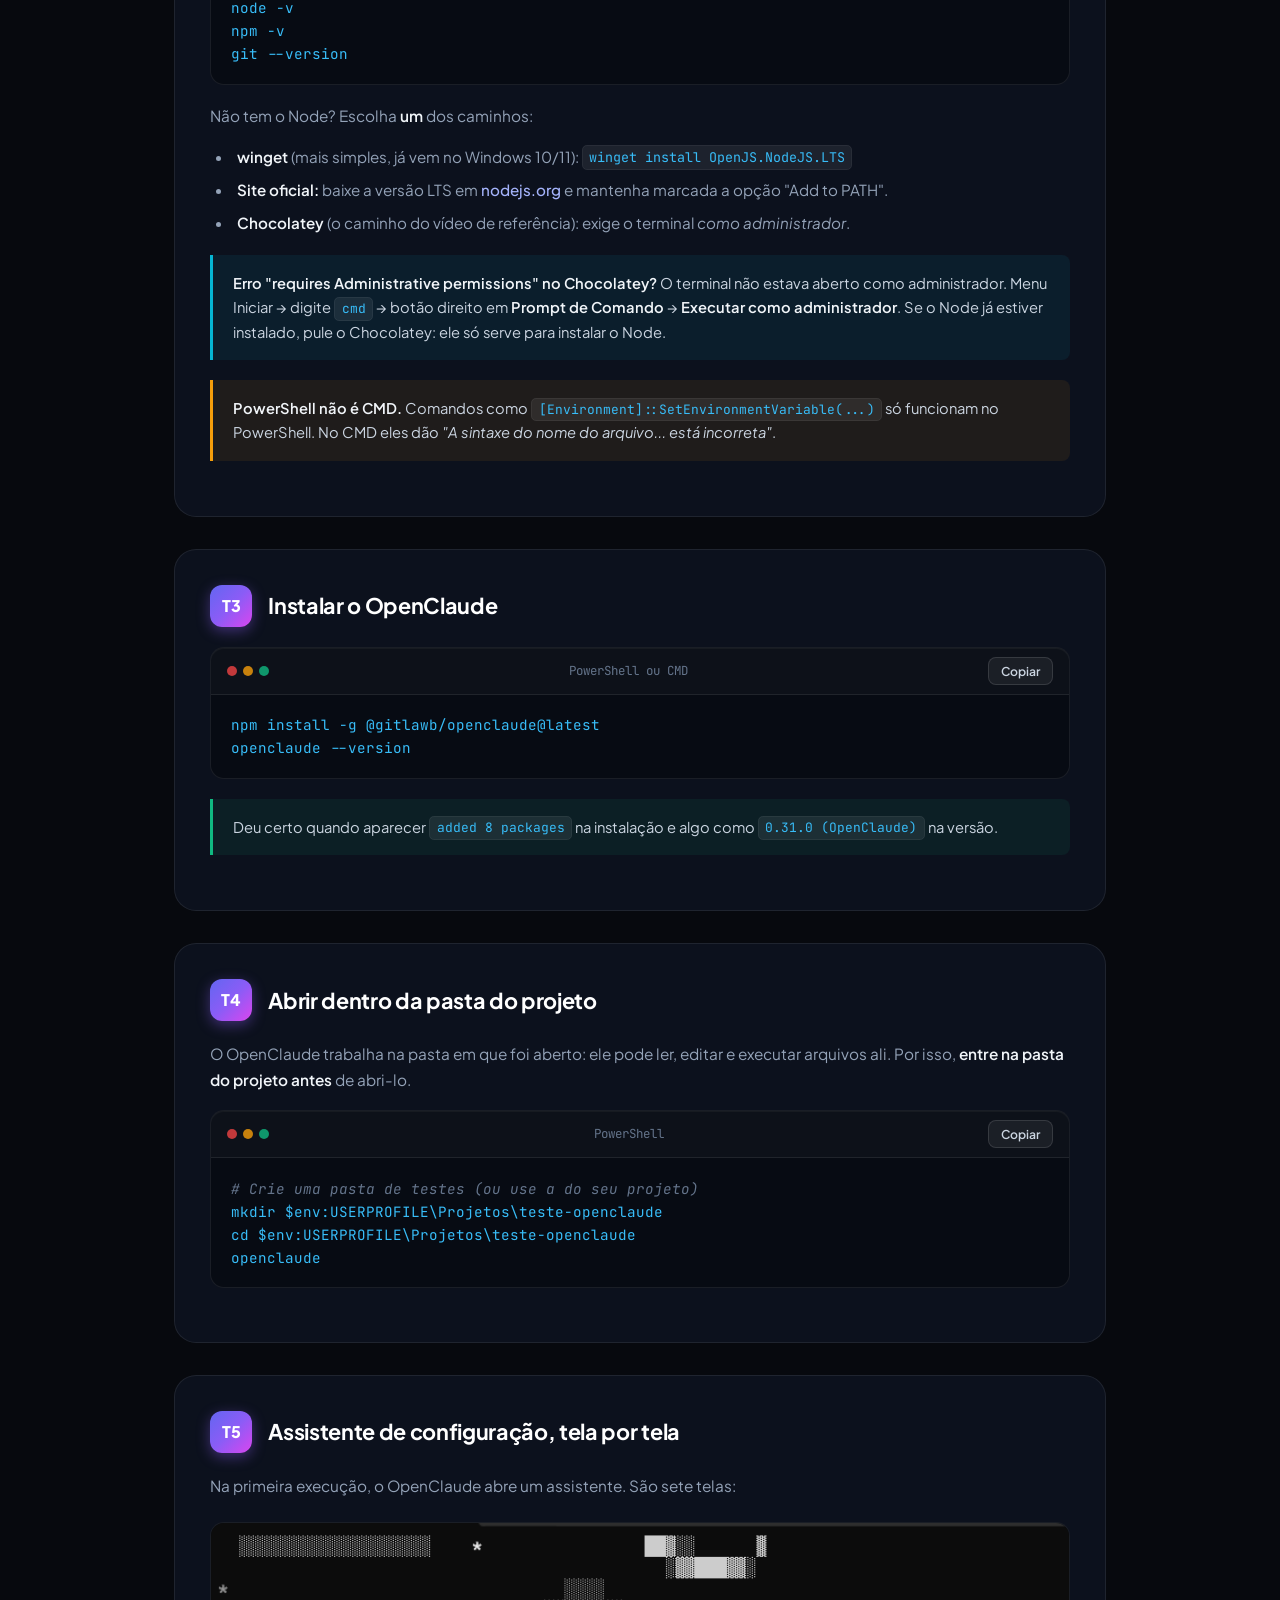
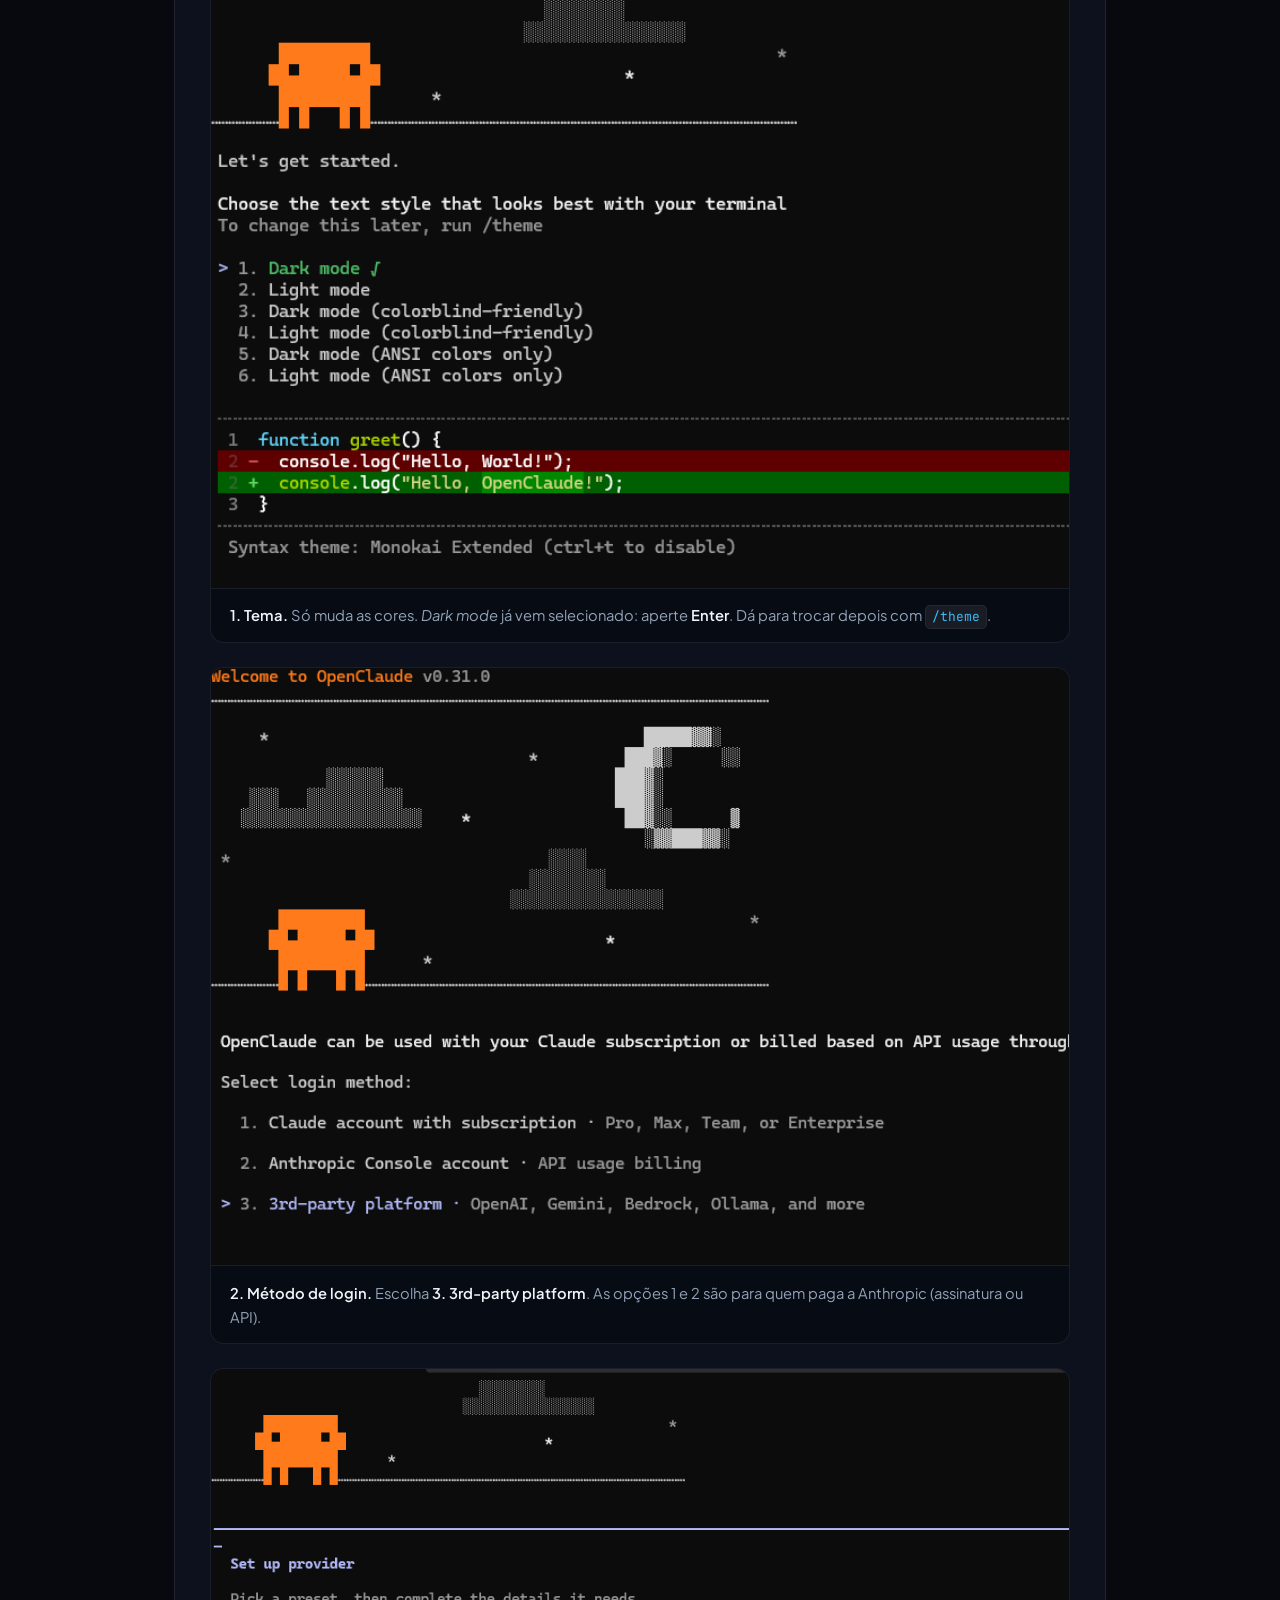
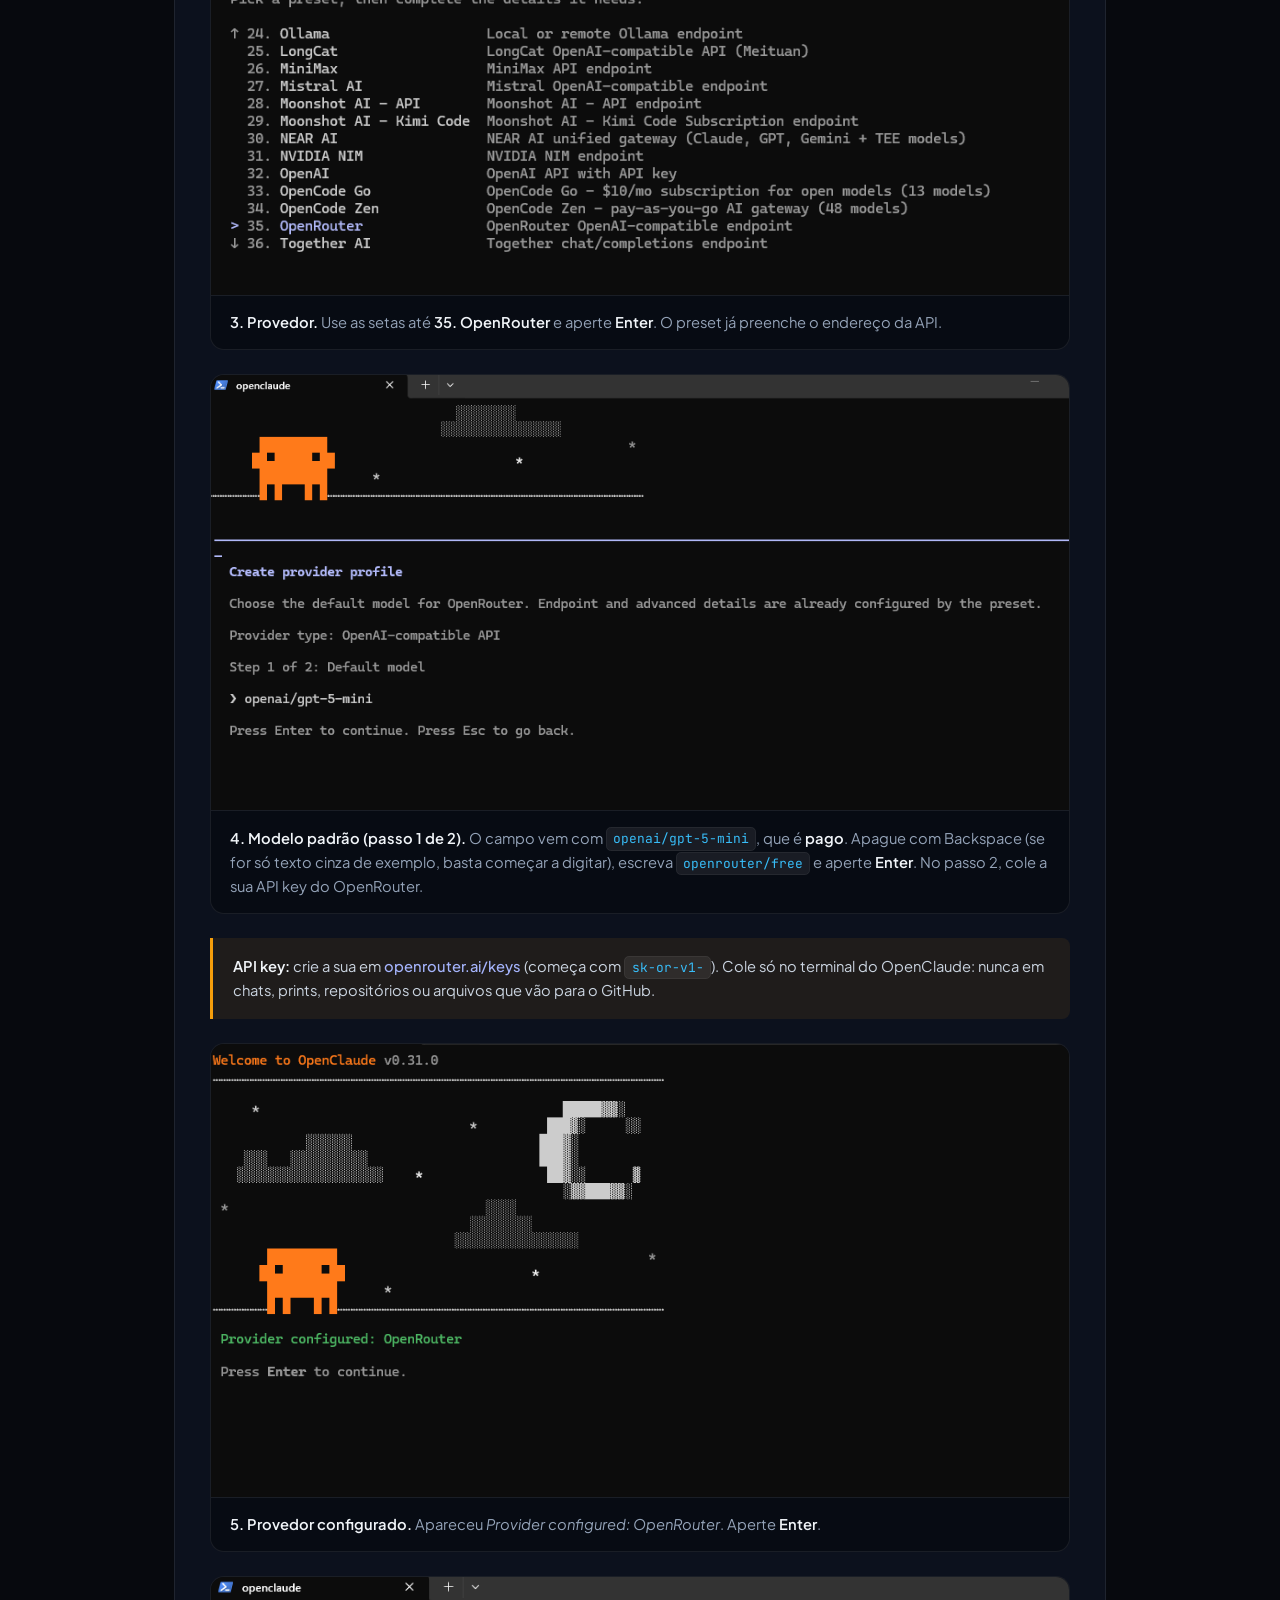
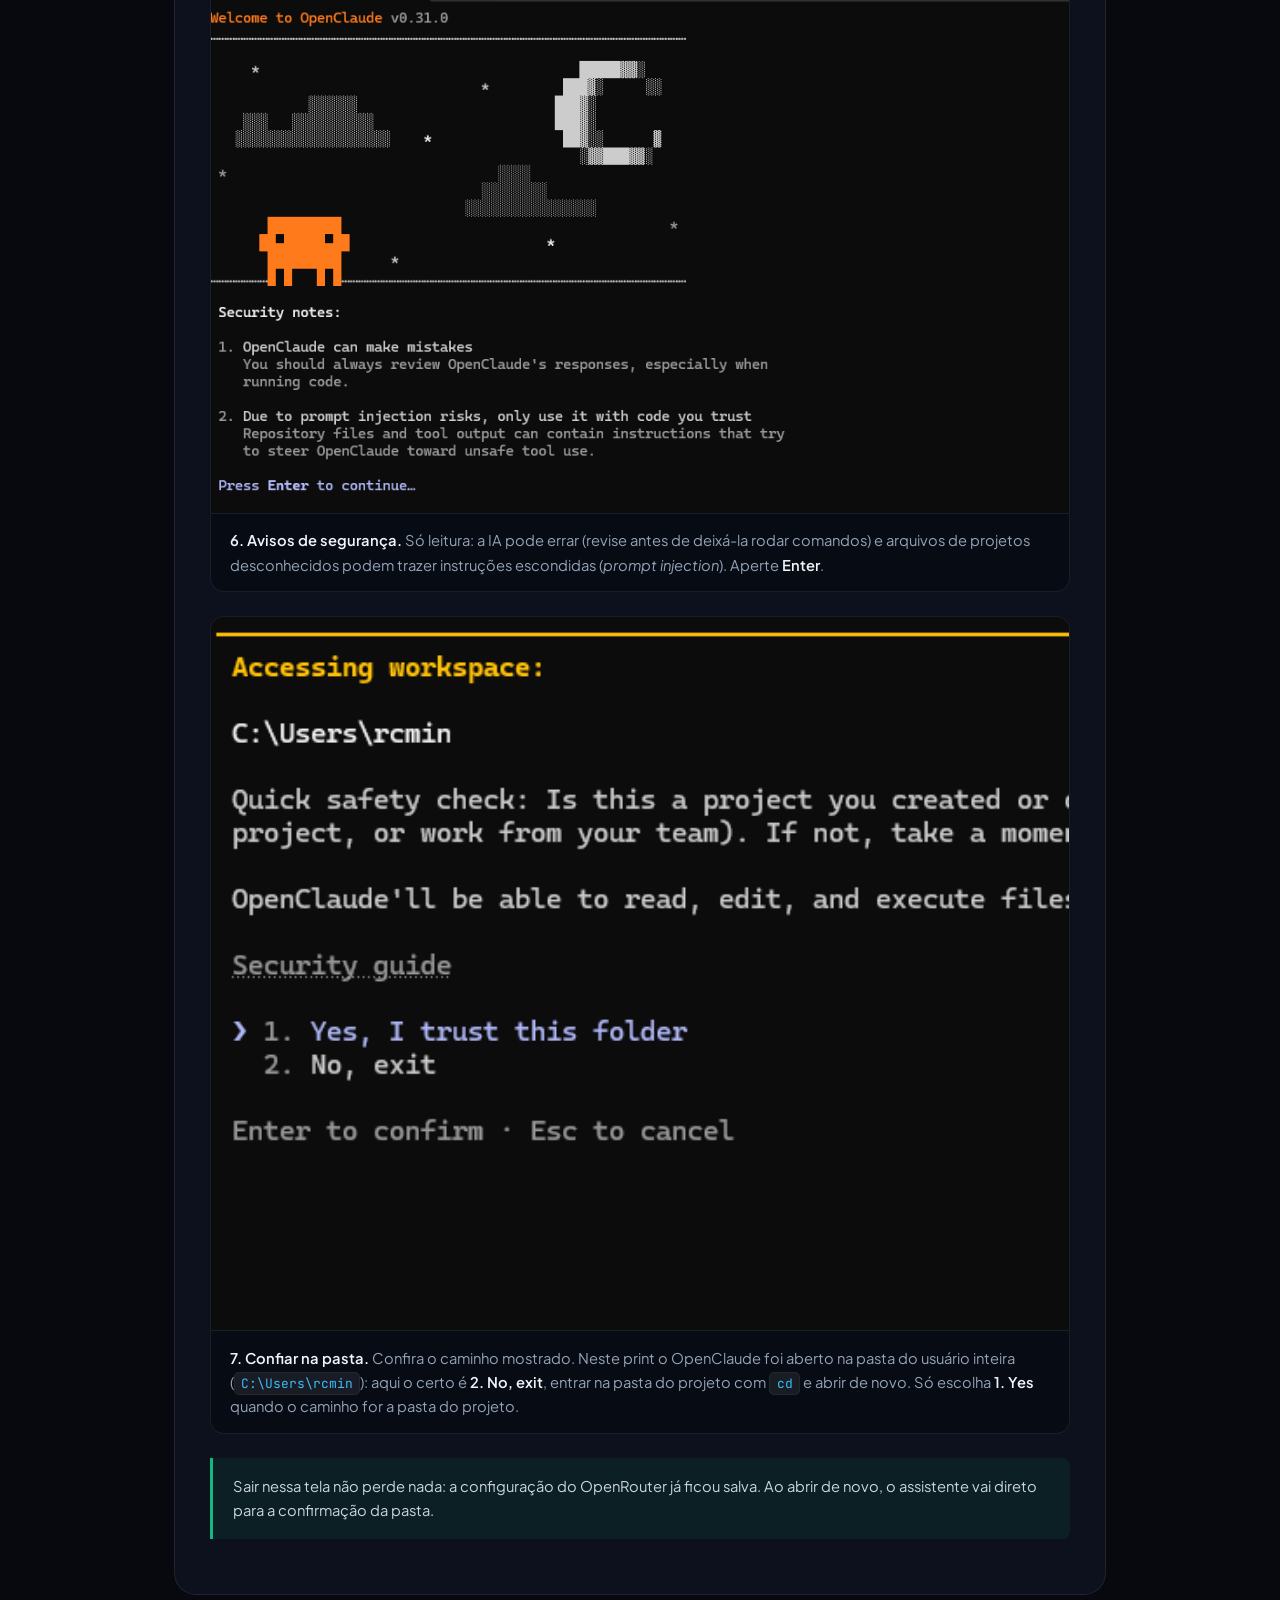
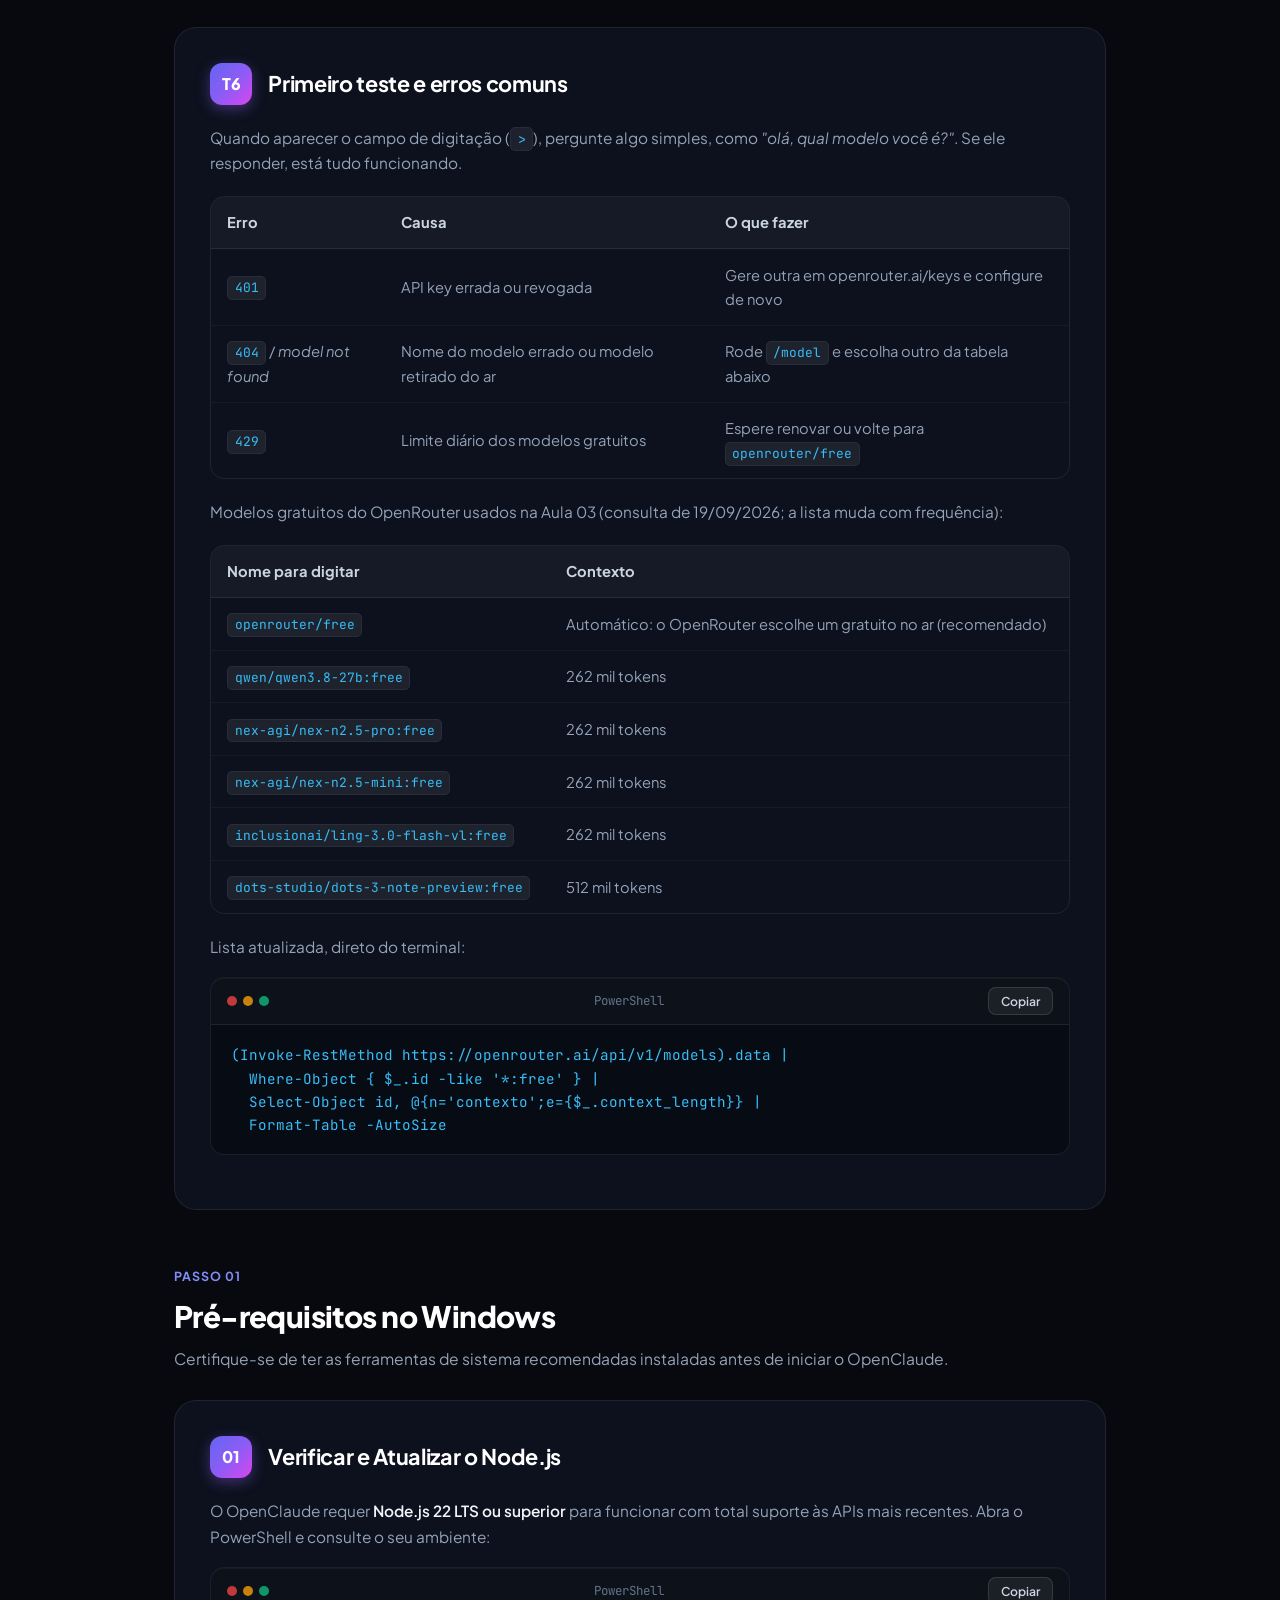
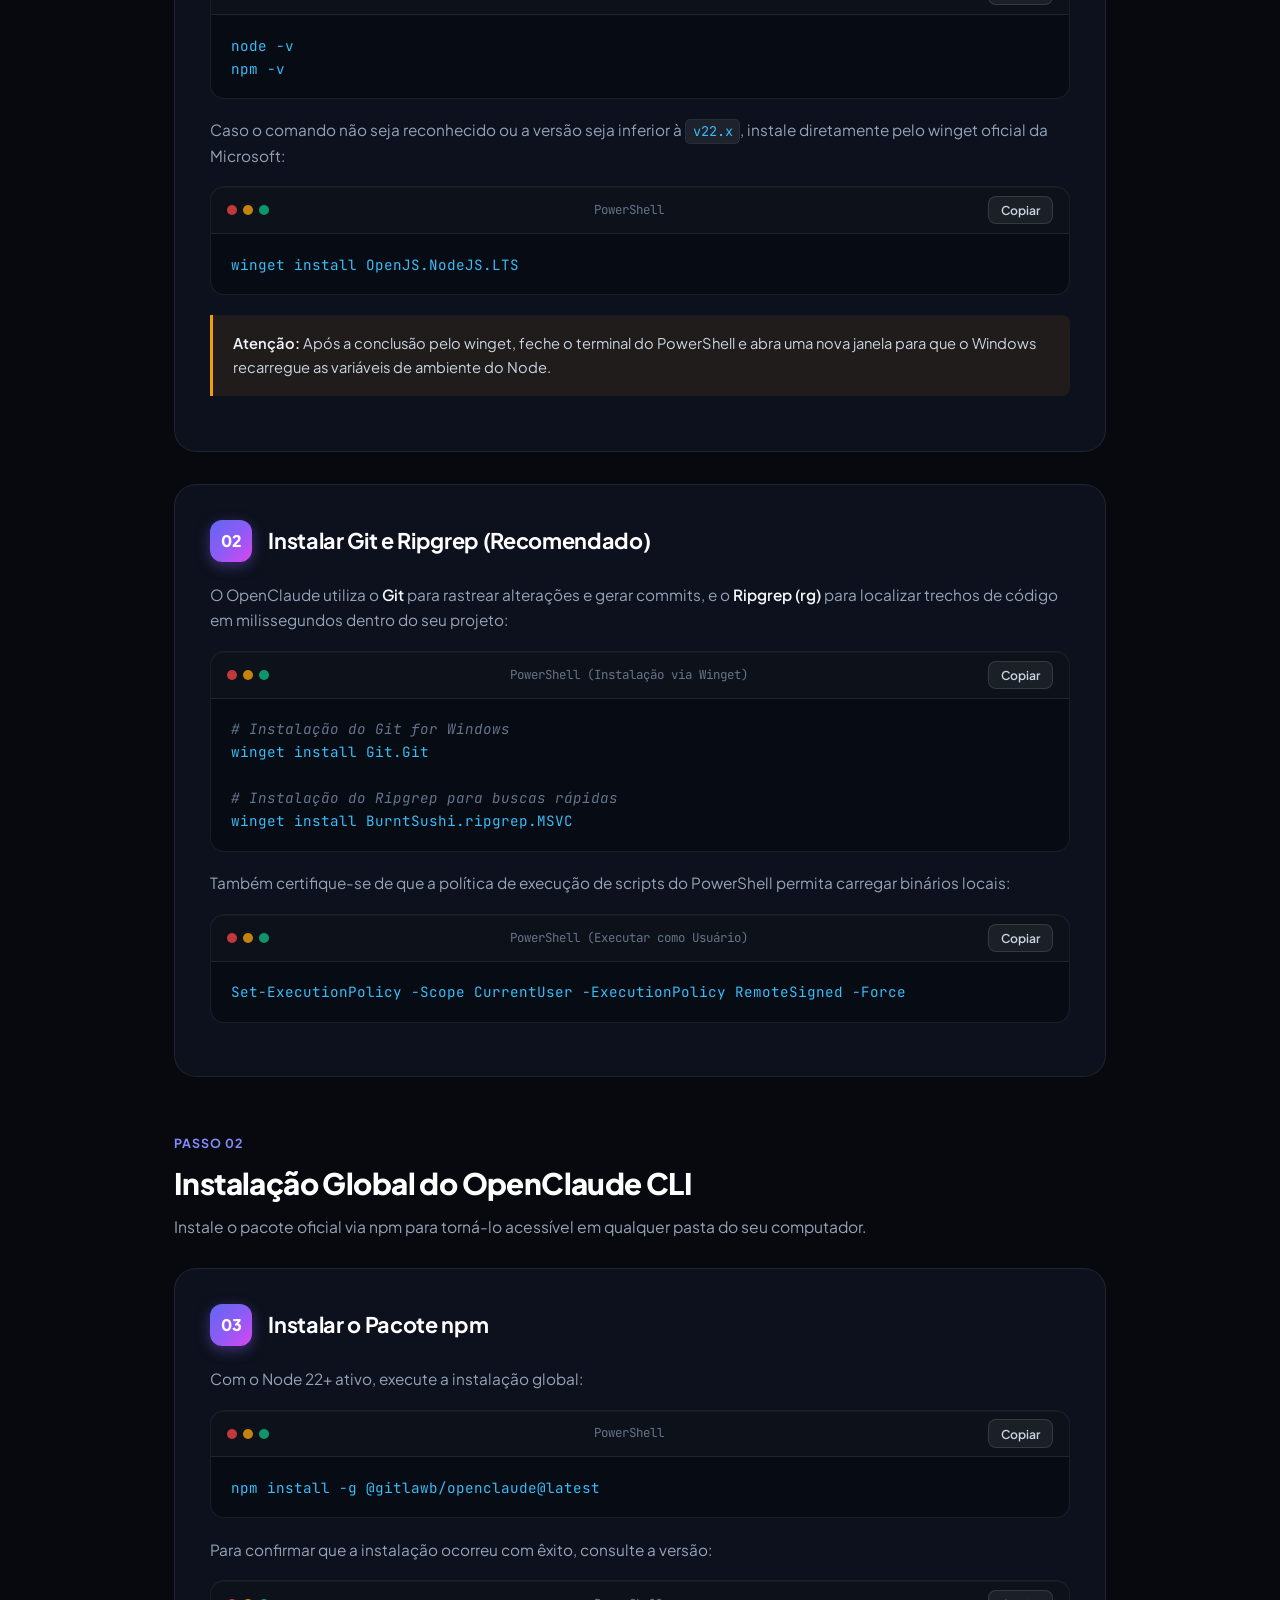
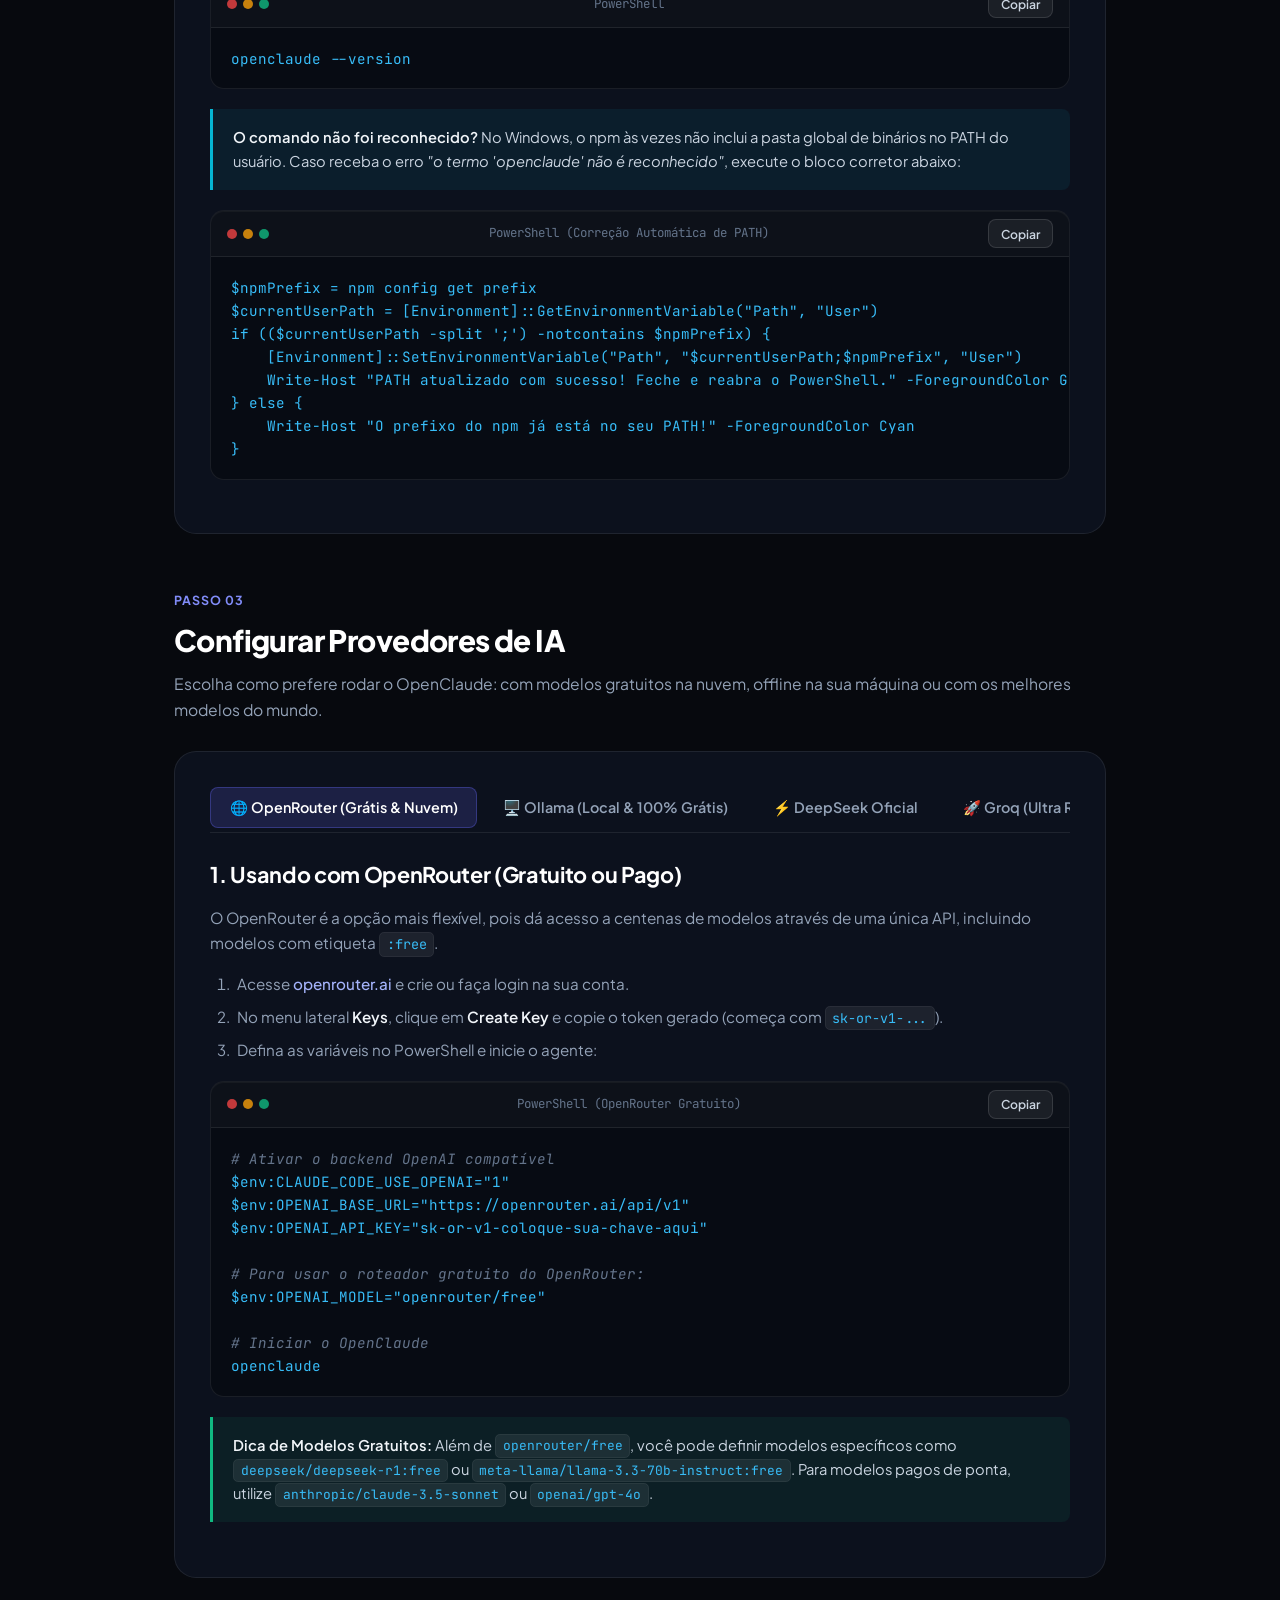
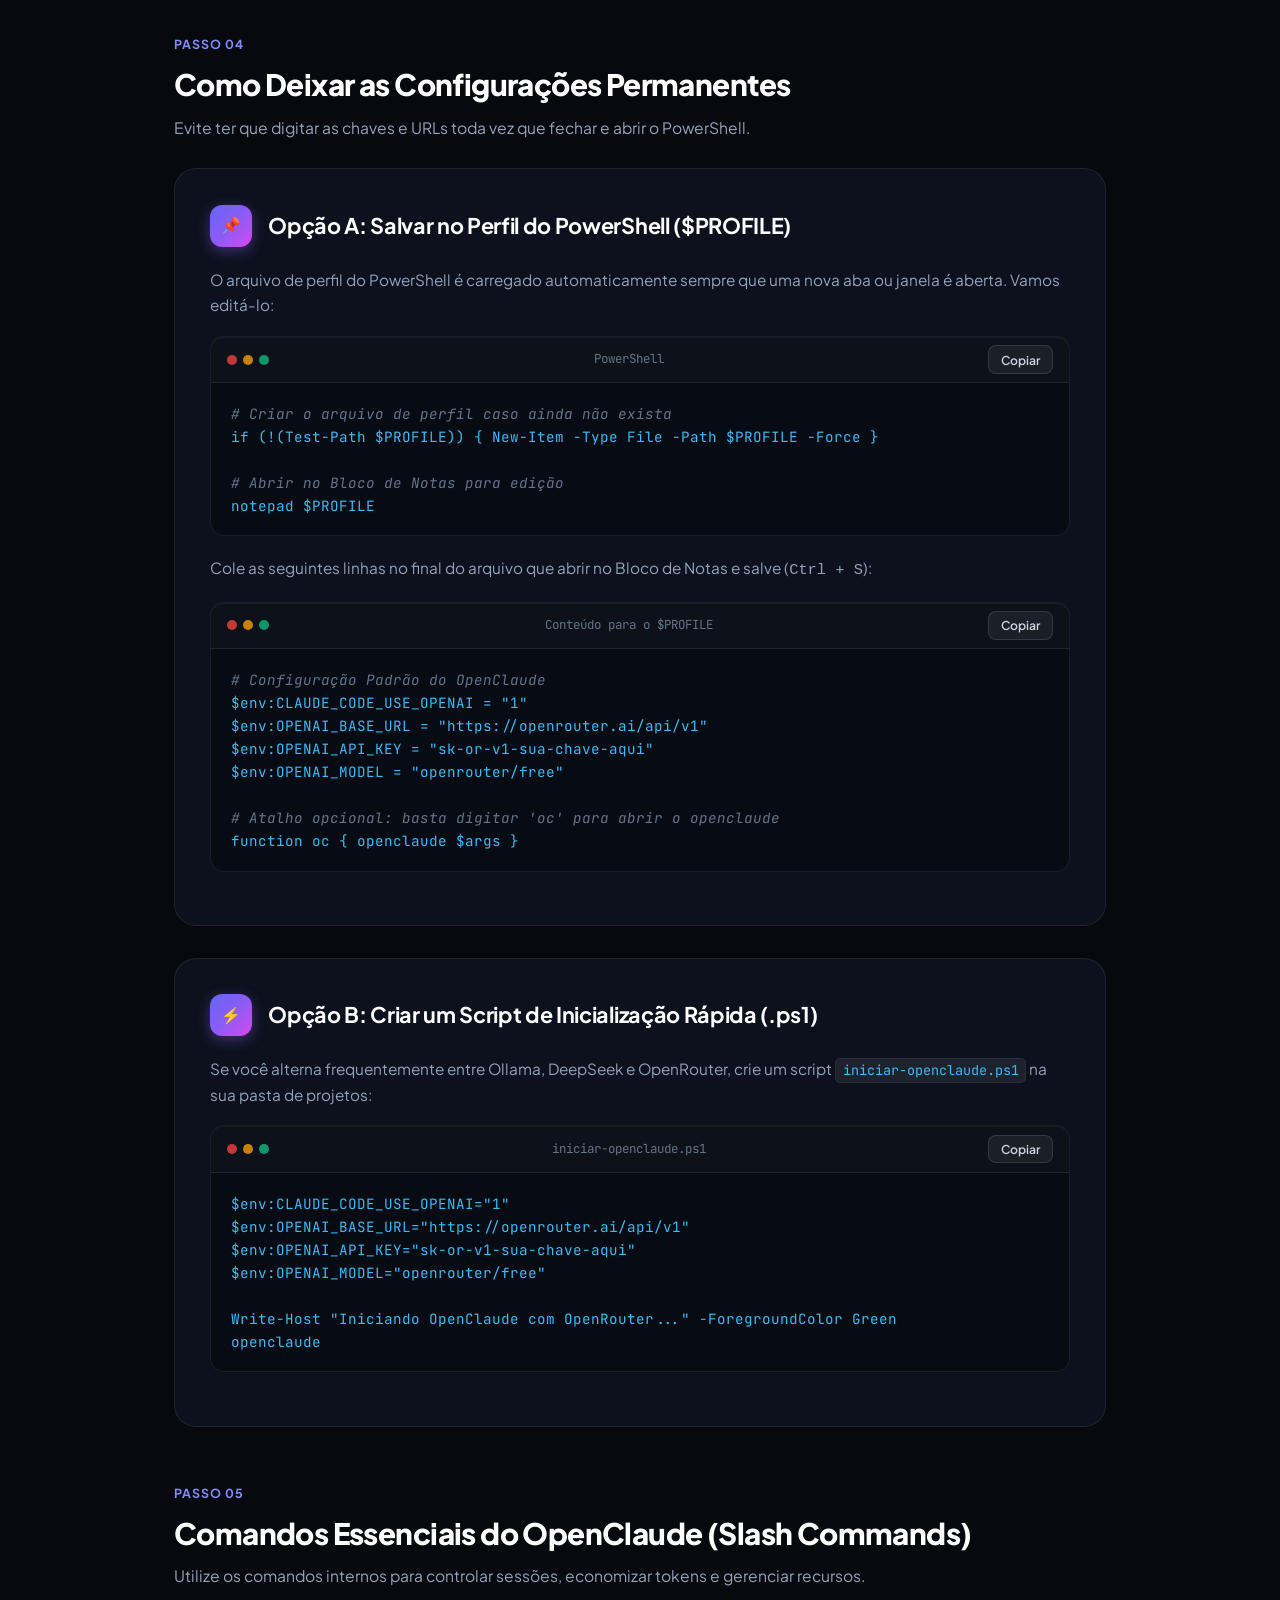
==== commit 13c95f73: "Incorpora o vídeo de referência do GXDEV no tutorial Co-Authored-By: Claude Opus 5.5 <noreply@anthro" ====
--- a/index.html
+++ b/index.html
@@ -831,6 +831,25 @@
       transform: translateY(-3px);
     }
 
+    /* Vídeo incorporado */
+    .video-embed {
+      position: relative;
+      aspect-ratio: 16 / 9;
+      margin: 1.25rem 0;
+      border: 1px solid var(--border-code);
+      border-radius: var(--radius-md);
+      overflow: hidden;
+      background: var(--code-bg);
+    }
+
+    .video-embed iframe {
+      position: absolute;
+      inset: 0;
+      width: 100%;
+      height: 100%;
+      border: 0;
+    }
+
     /* Screenshots do tutorial */
     .shot {
       margin: 1.5rem 0;
@@ -978,6 +997,18 @@
         <div class="section-tag">Tutorial com prints</div>
         <h2 class="section-title">Do zero ao primeiro prompt, tela por tela</h2>
         <p class="section-desc">Roteiro real de uma instalação no Windows: reinstalar o OpenClaude, conferir o ambiente e passar pelo assistente de configuração usando o OpenRouter com modelos gratuitos.</p>
+      </div>
+
+      <div class="step-card">
+        <div class="card-top">
+          <div class="step-icon">▶</div>
+          <h3 class="card-title">Vídeo de referência</h3>
+        </div>
+        <p>Este tutorial segue o vídeo <strong>"Claude Code GRÁTIS?? Como Instalar o OpenClaude no Windows + VSCode!"</strong>, do canal <strong>GXDEV</strong>. O vídeo começa no trecho da instalação (2:59).</p>
+        <div class="video-embed">
+          <iframe src="https://www.youtube-nocookie.com/embed/7S7vqSudSx0?start=179" title="Claude Code GRÁTIS?? Como Instalar o OpenClaude no Windows + VSCode! (GXDEV)" loading="lazy" allow="accelerometer; clipboard-write; encrypted-media; gyroscope; picture-in-picture; web-share" referrerpolicy="strict-origin-when-cross-origin" allowfullscreen></iframe>
+        </div>
+        <p>Não carregou? <a href="https://www.youtube.com/watch?v=7S7vqSudSx0&amp;t=179s" target="_blank" rel="noopener noreferrer">Assista direto no YouTube</a>.</p>
       </div>
 
       <div class="step-card">
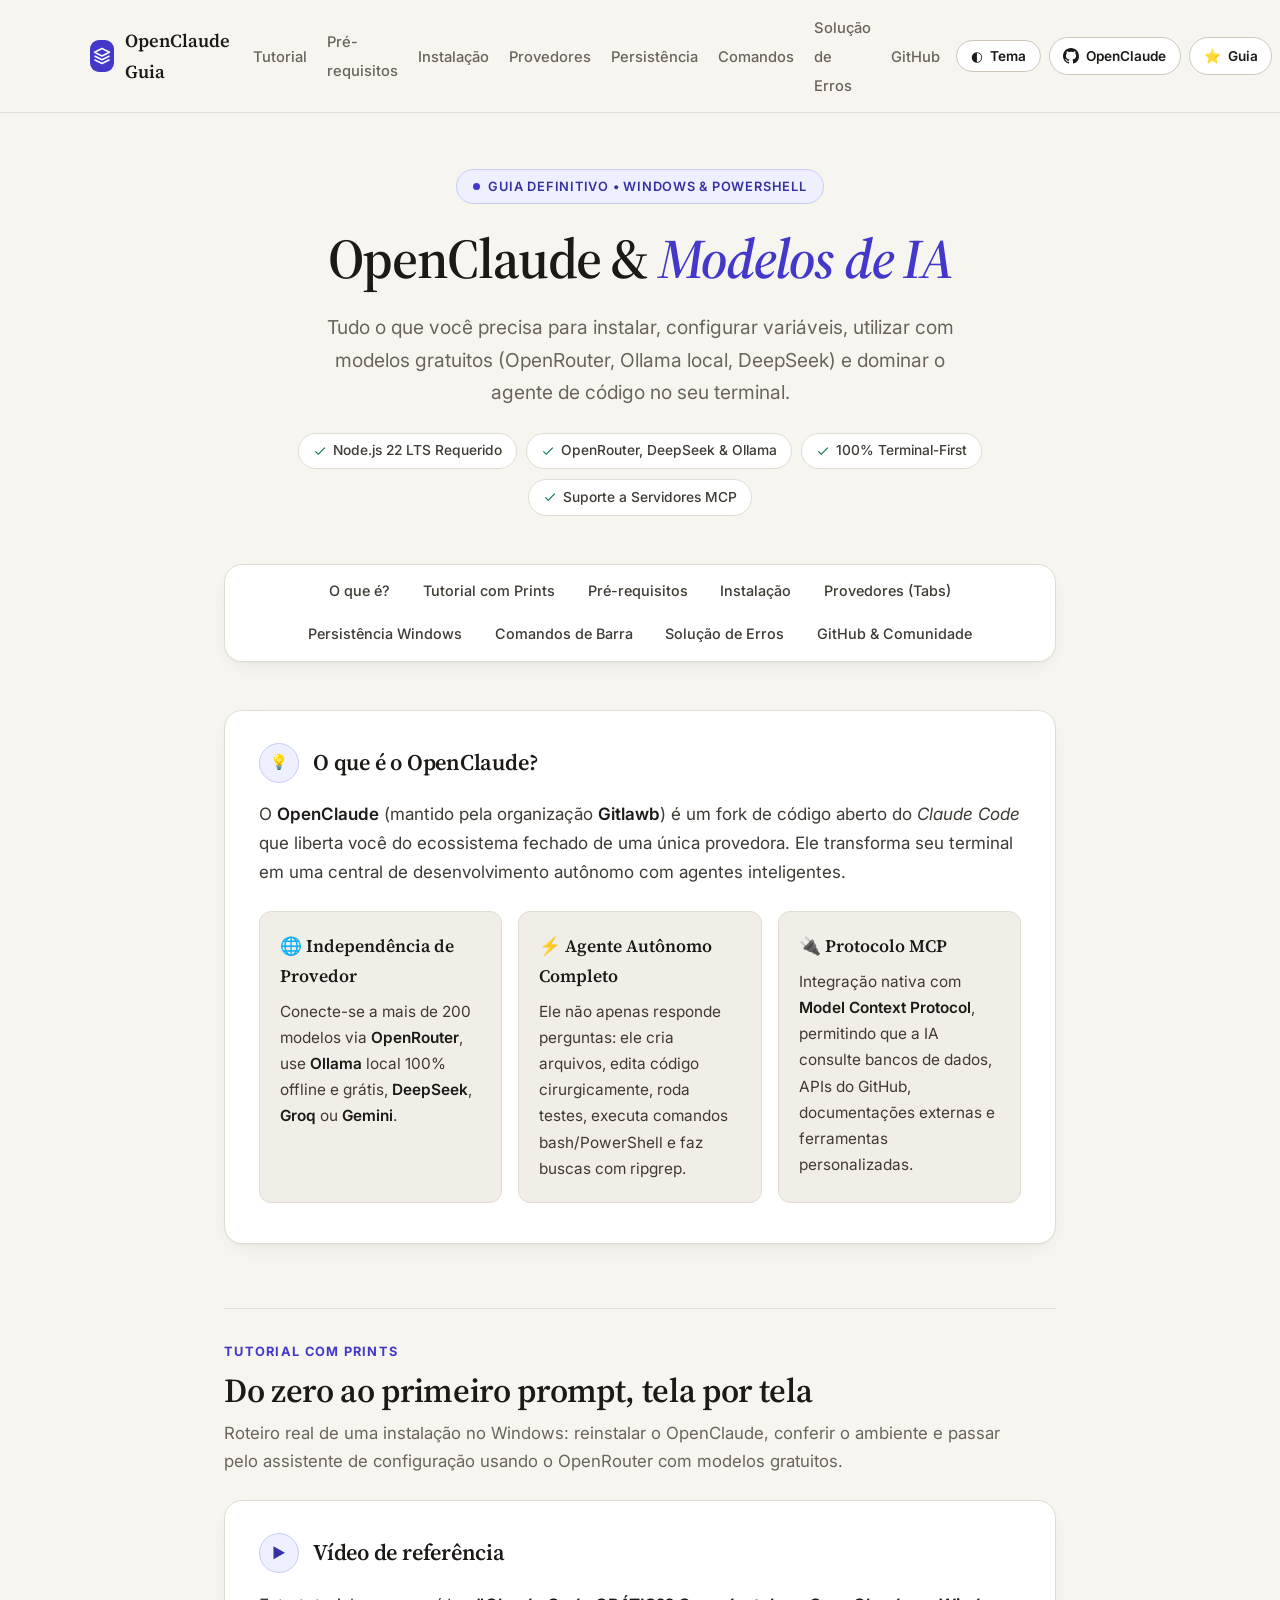
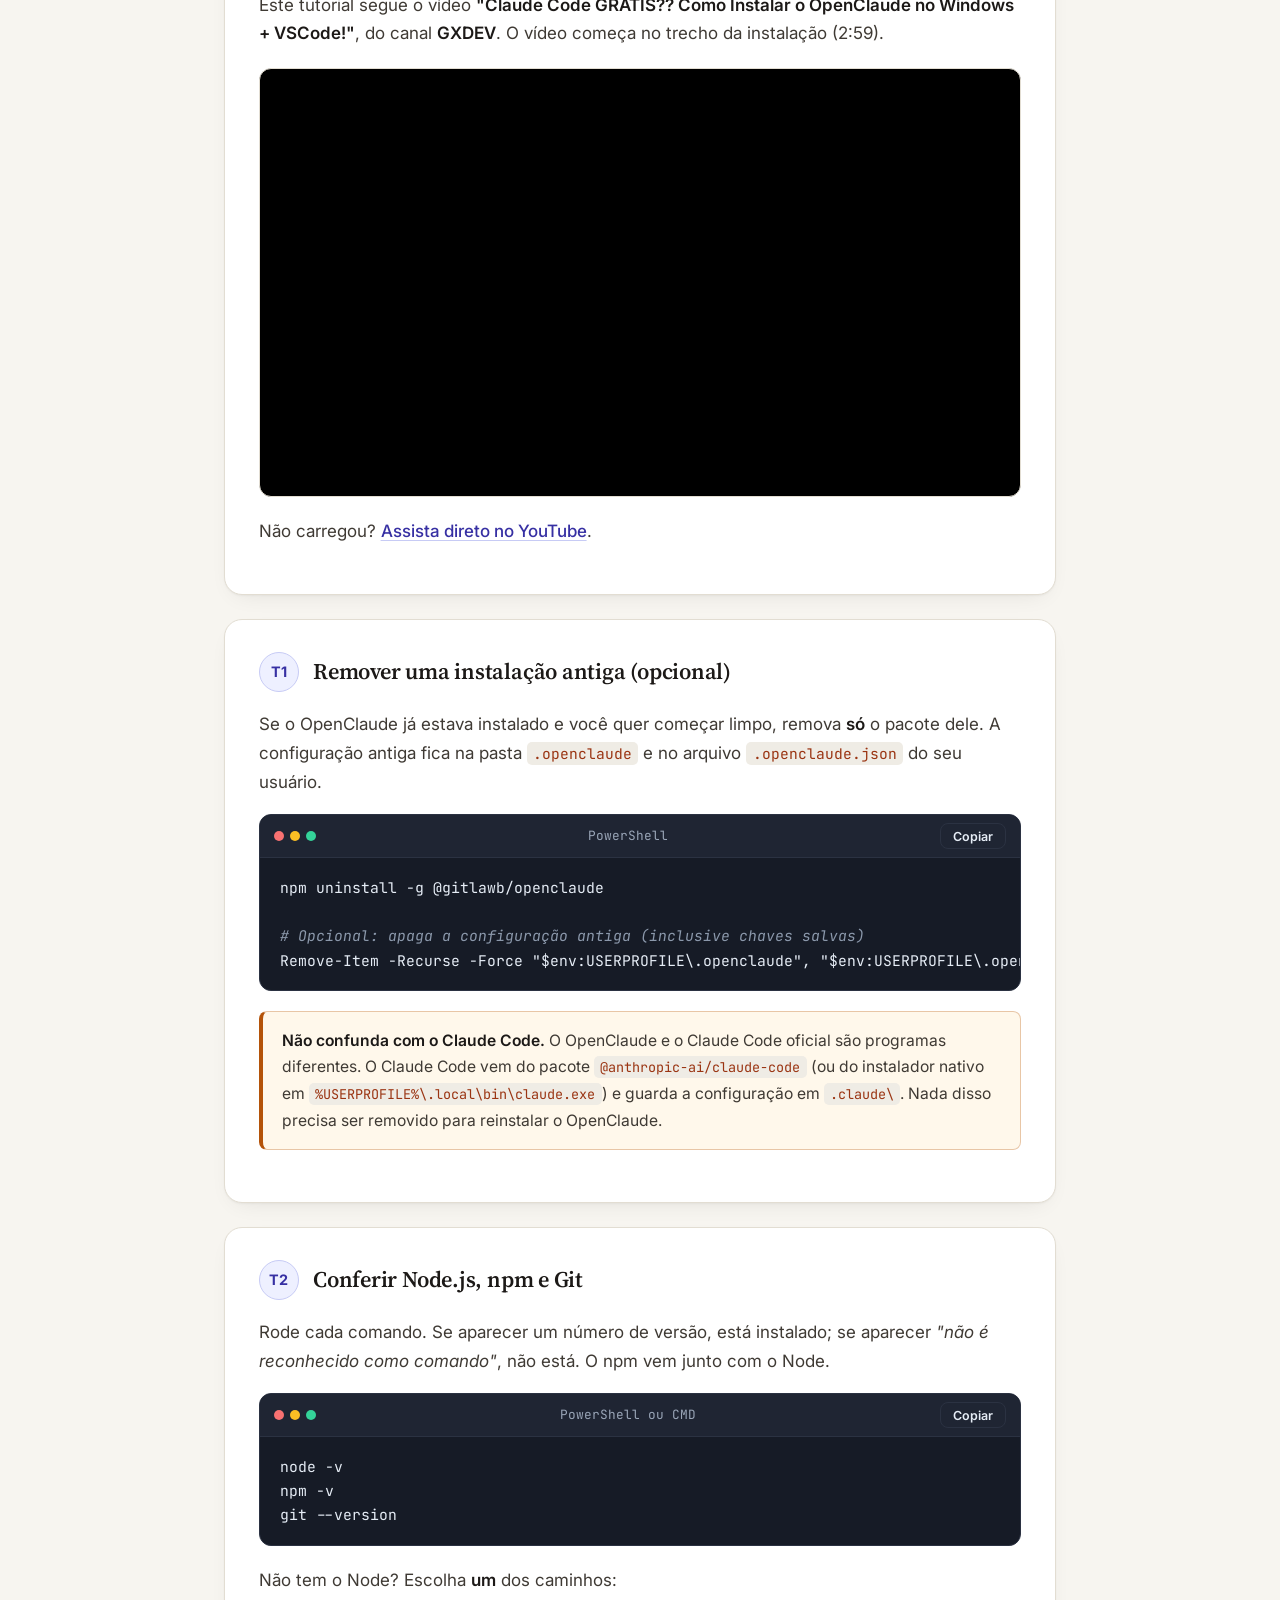
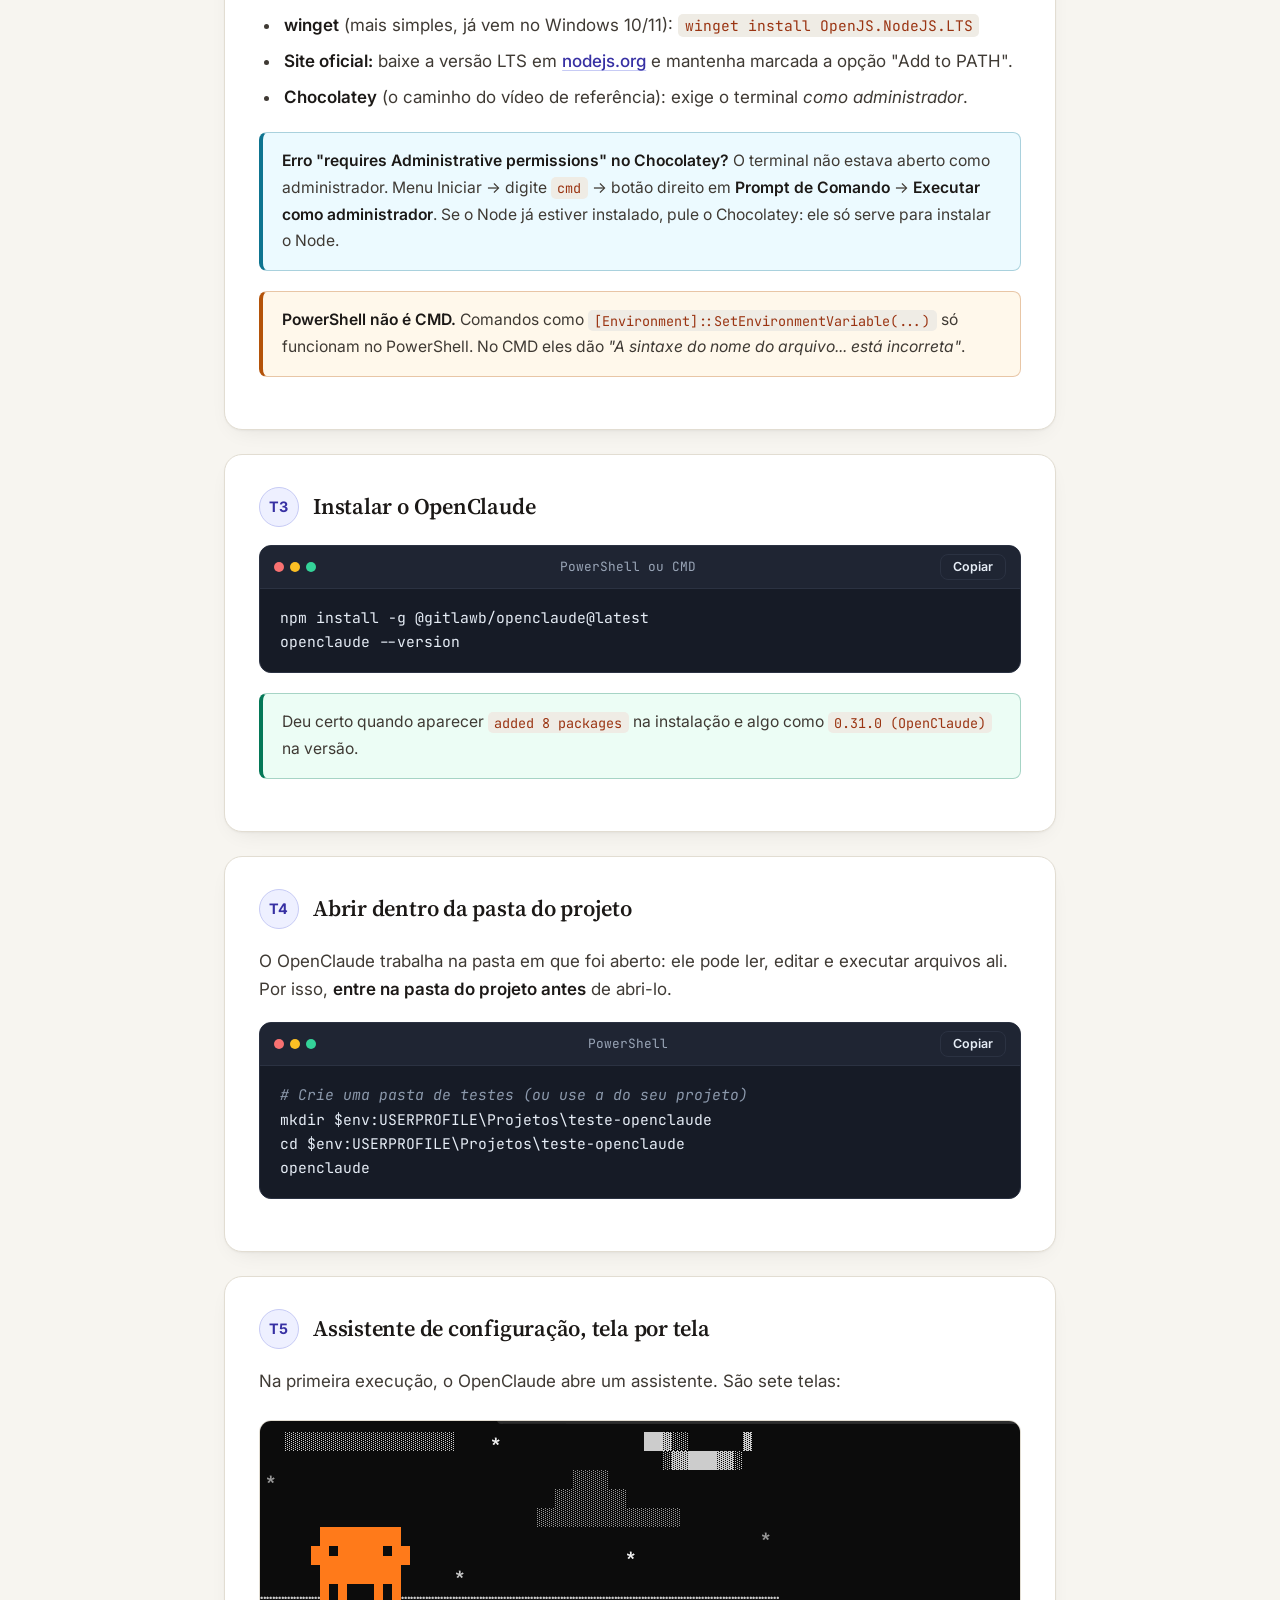
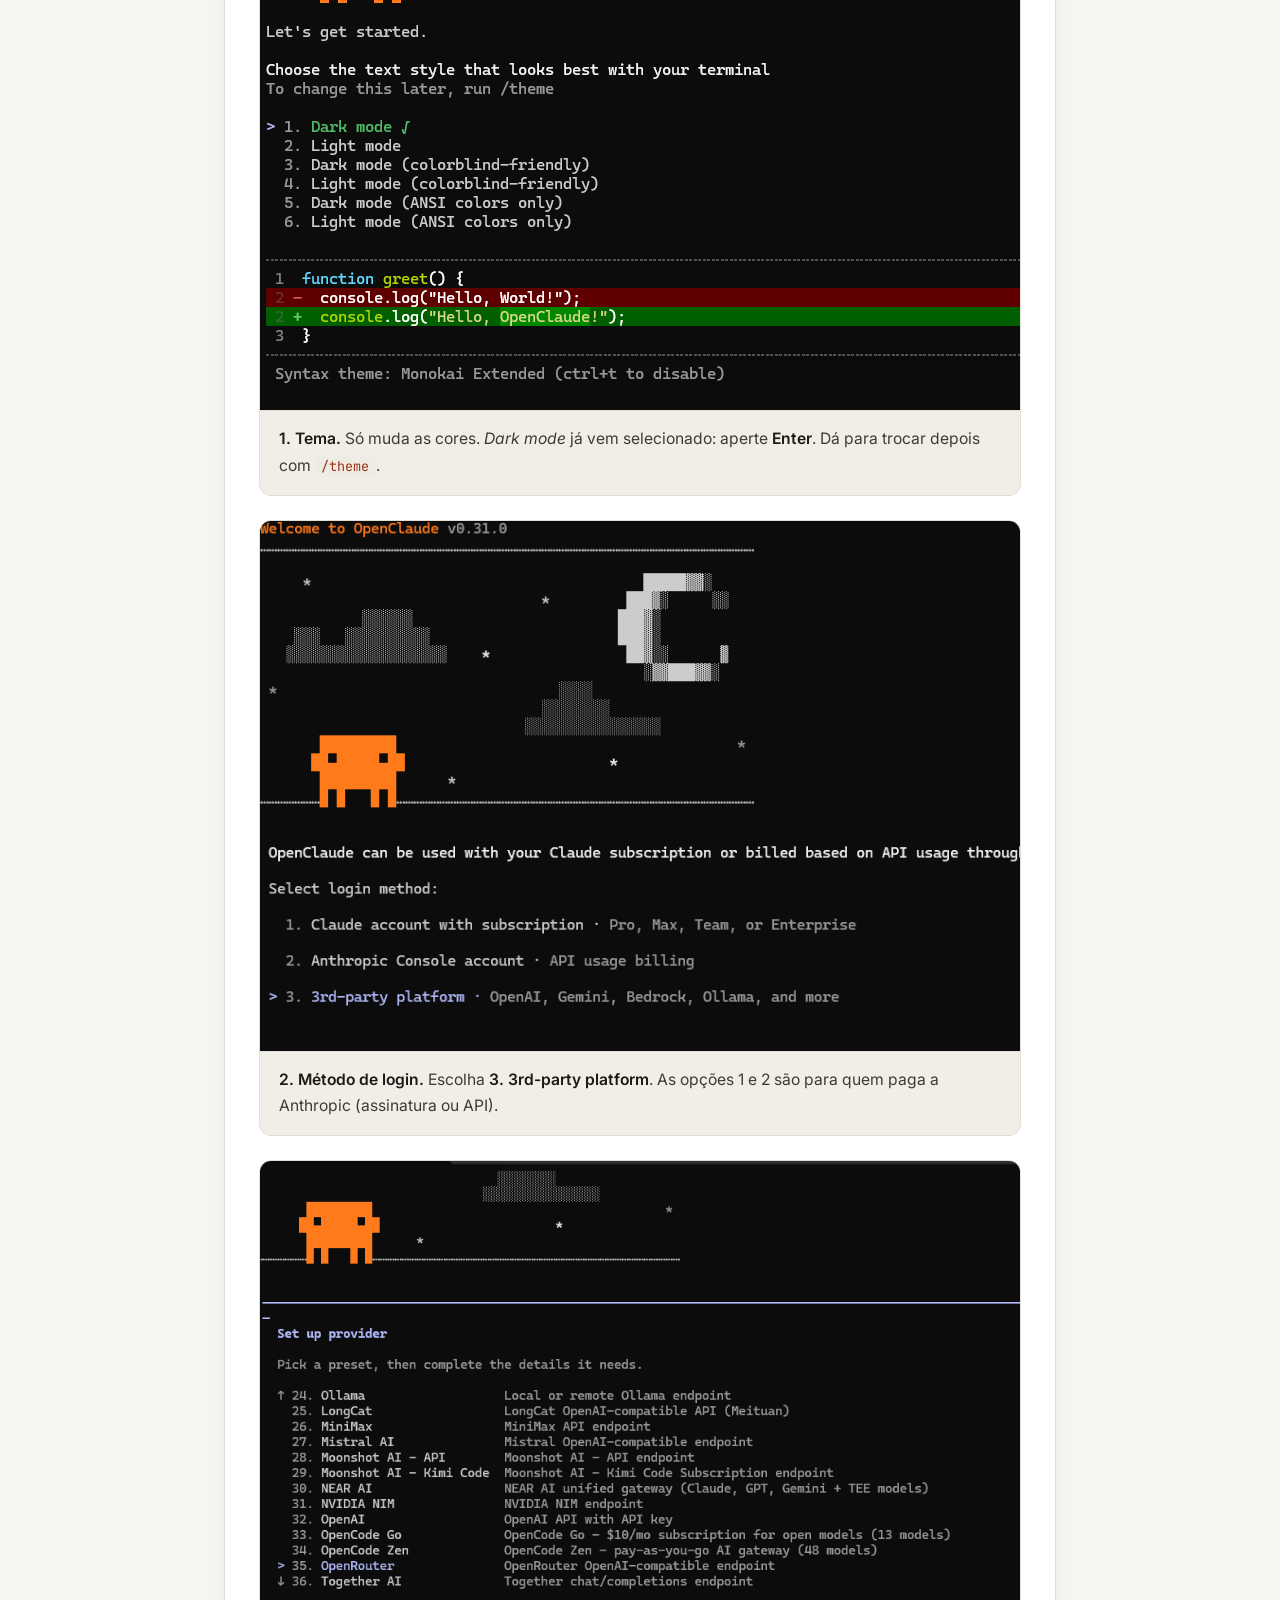
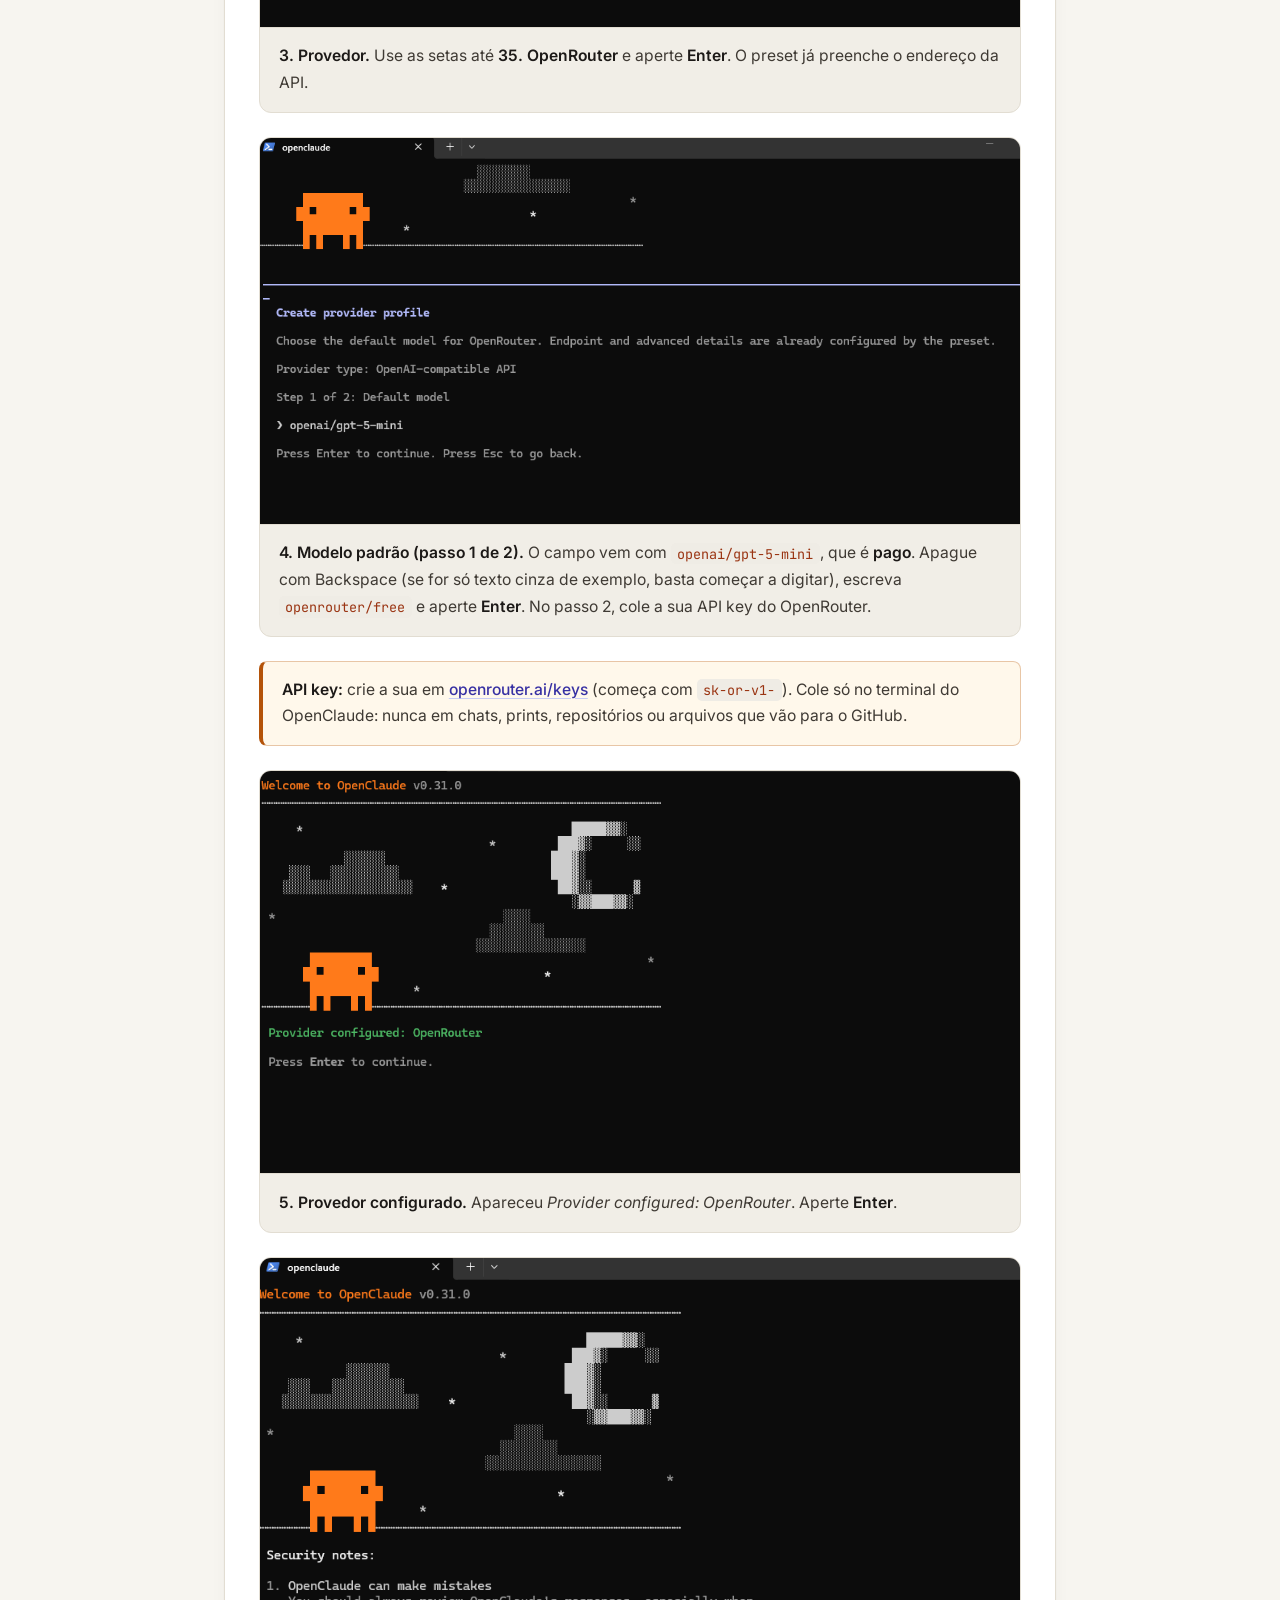
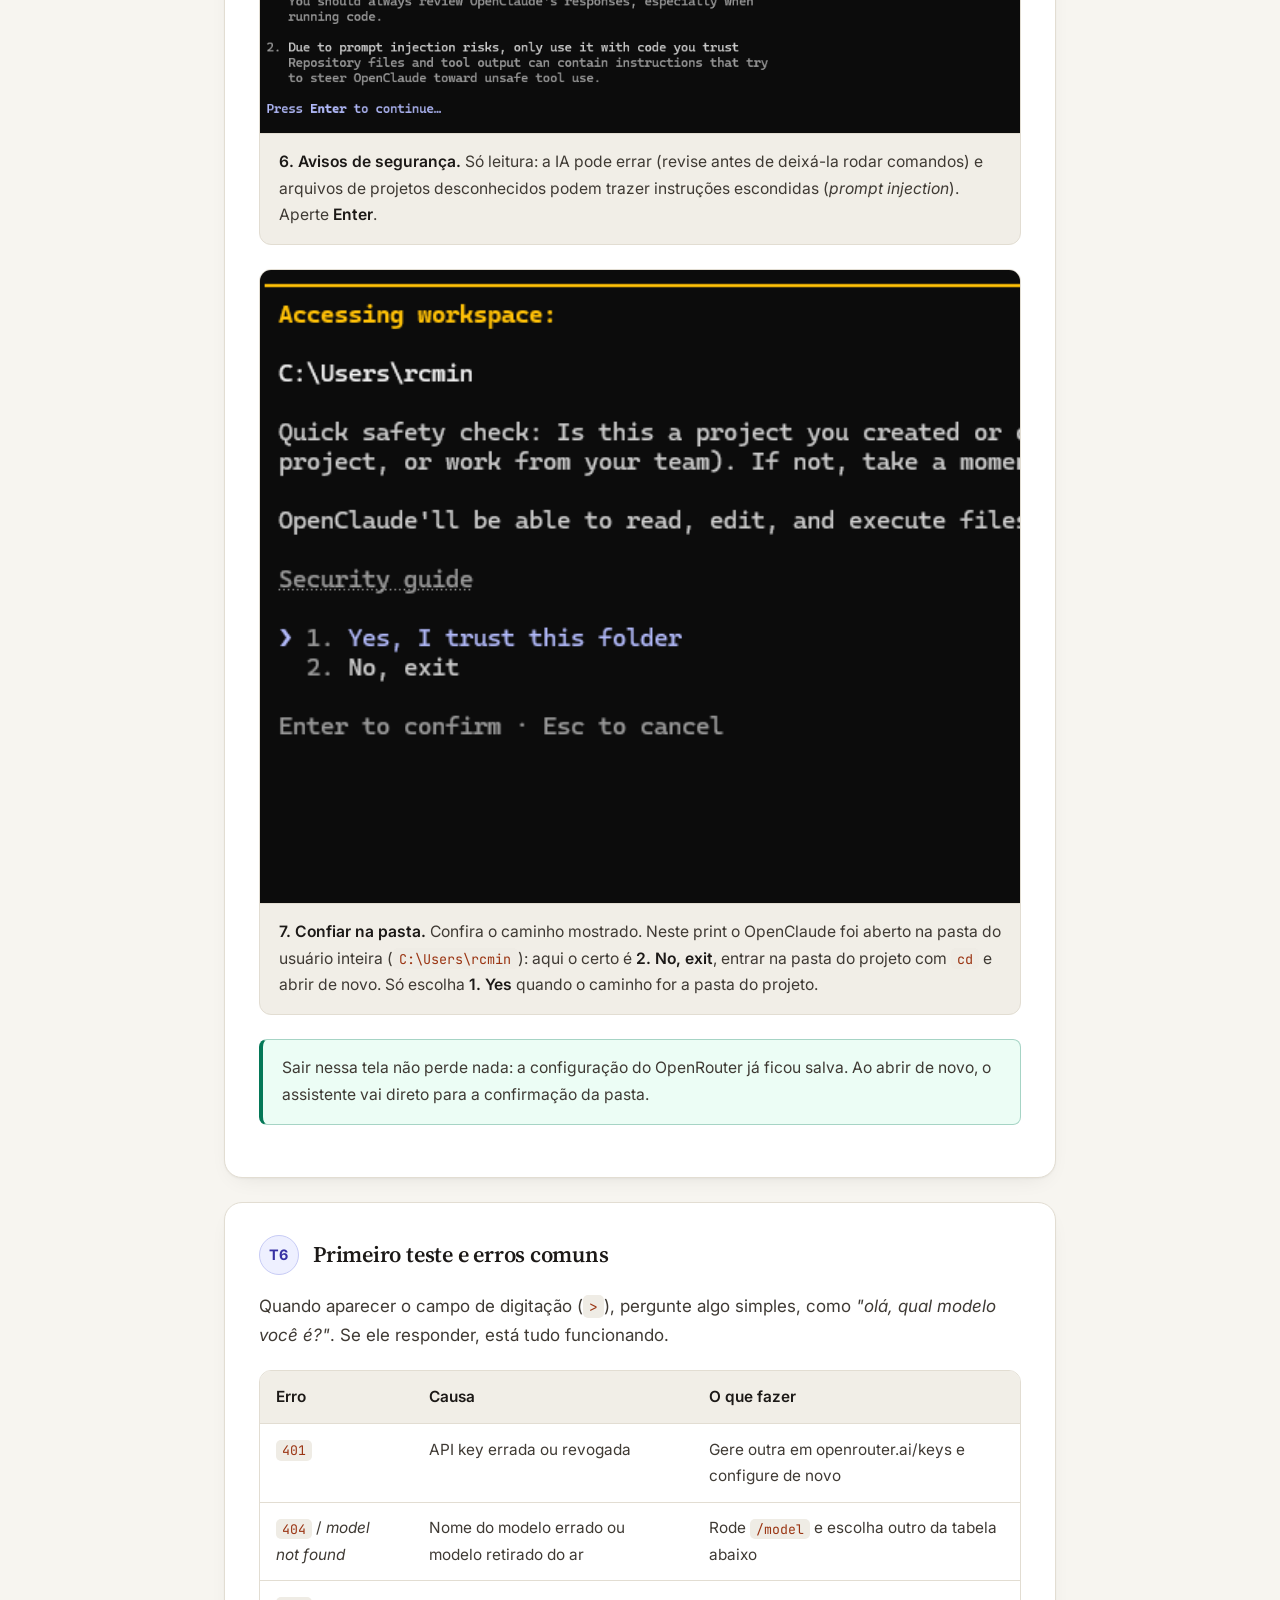
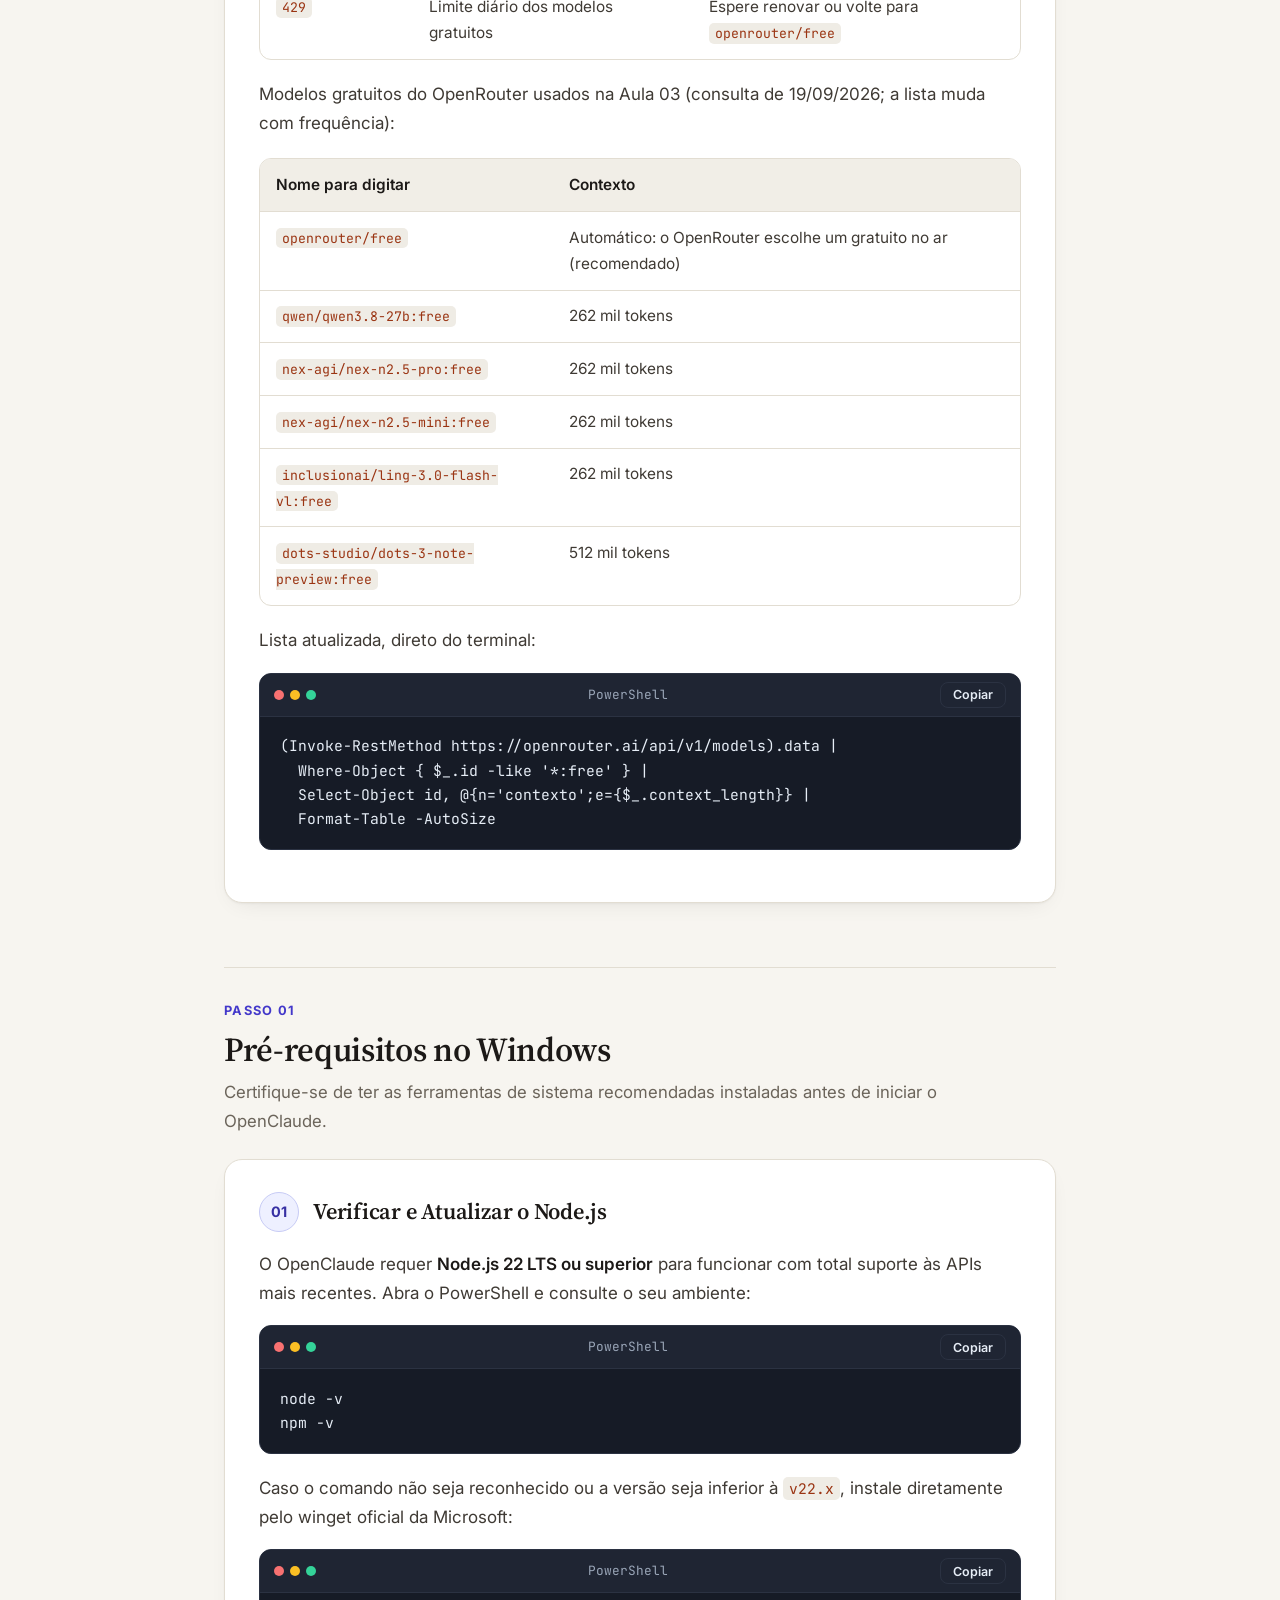
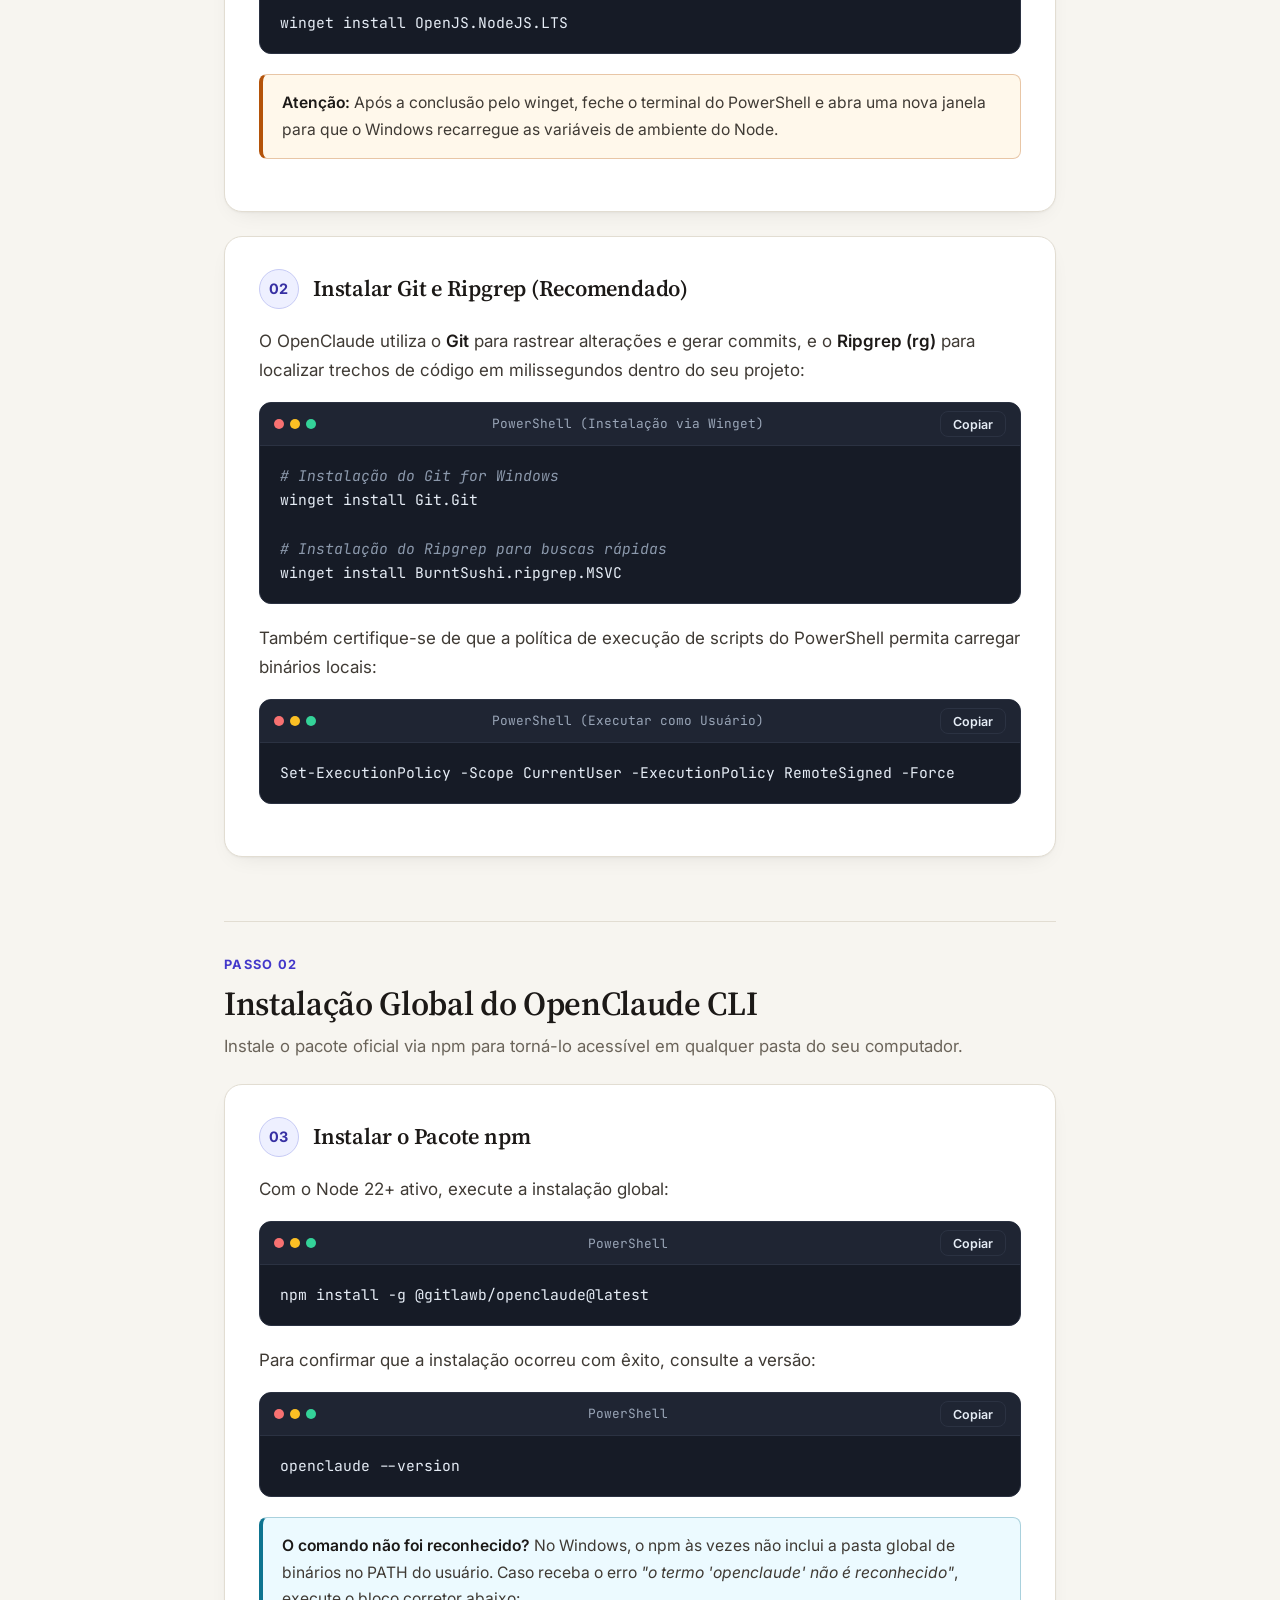
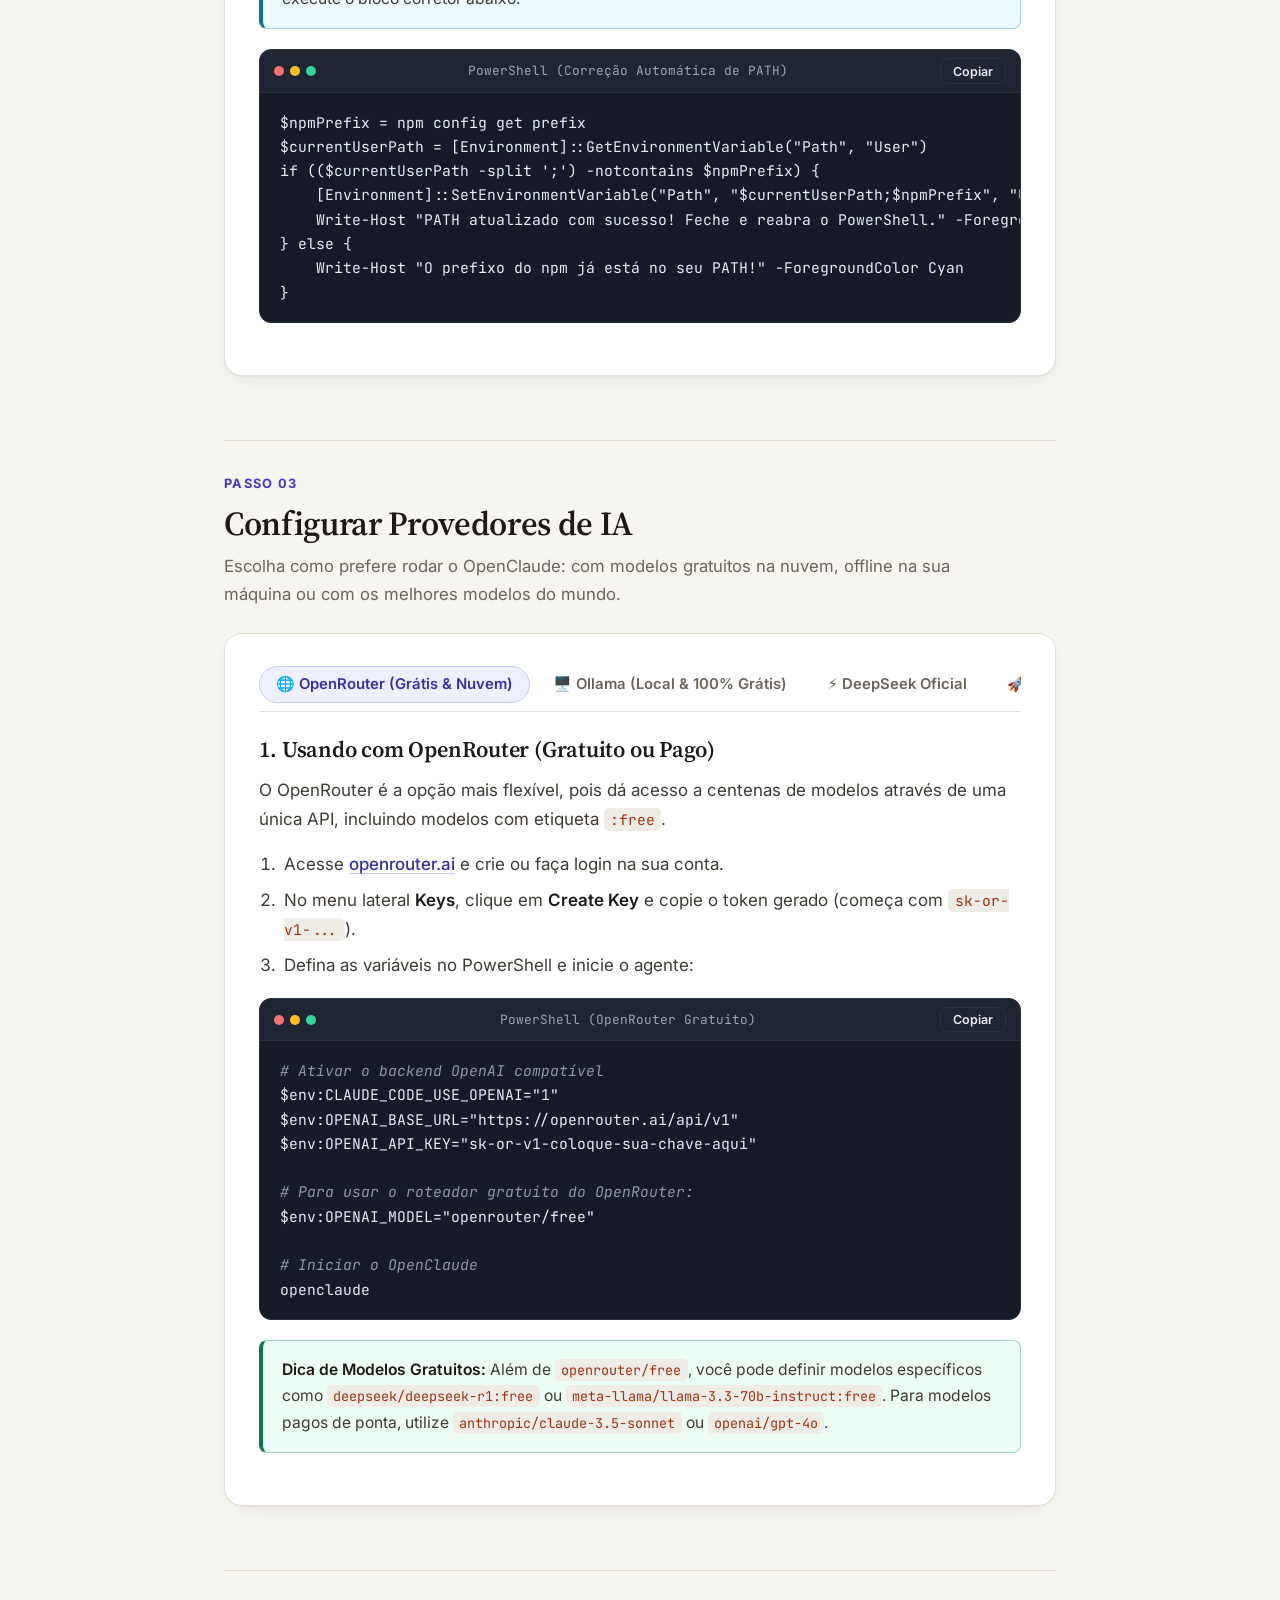
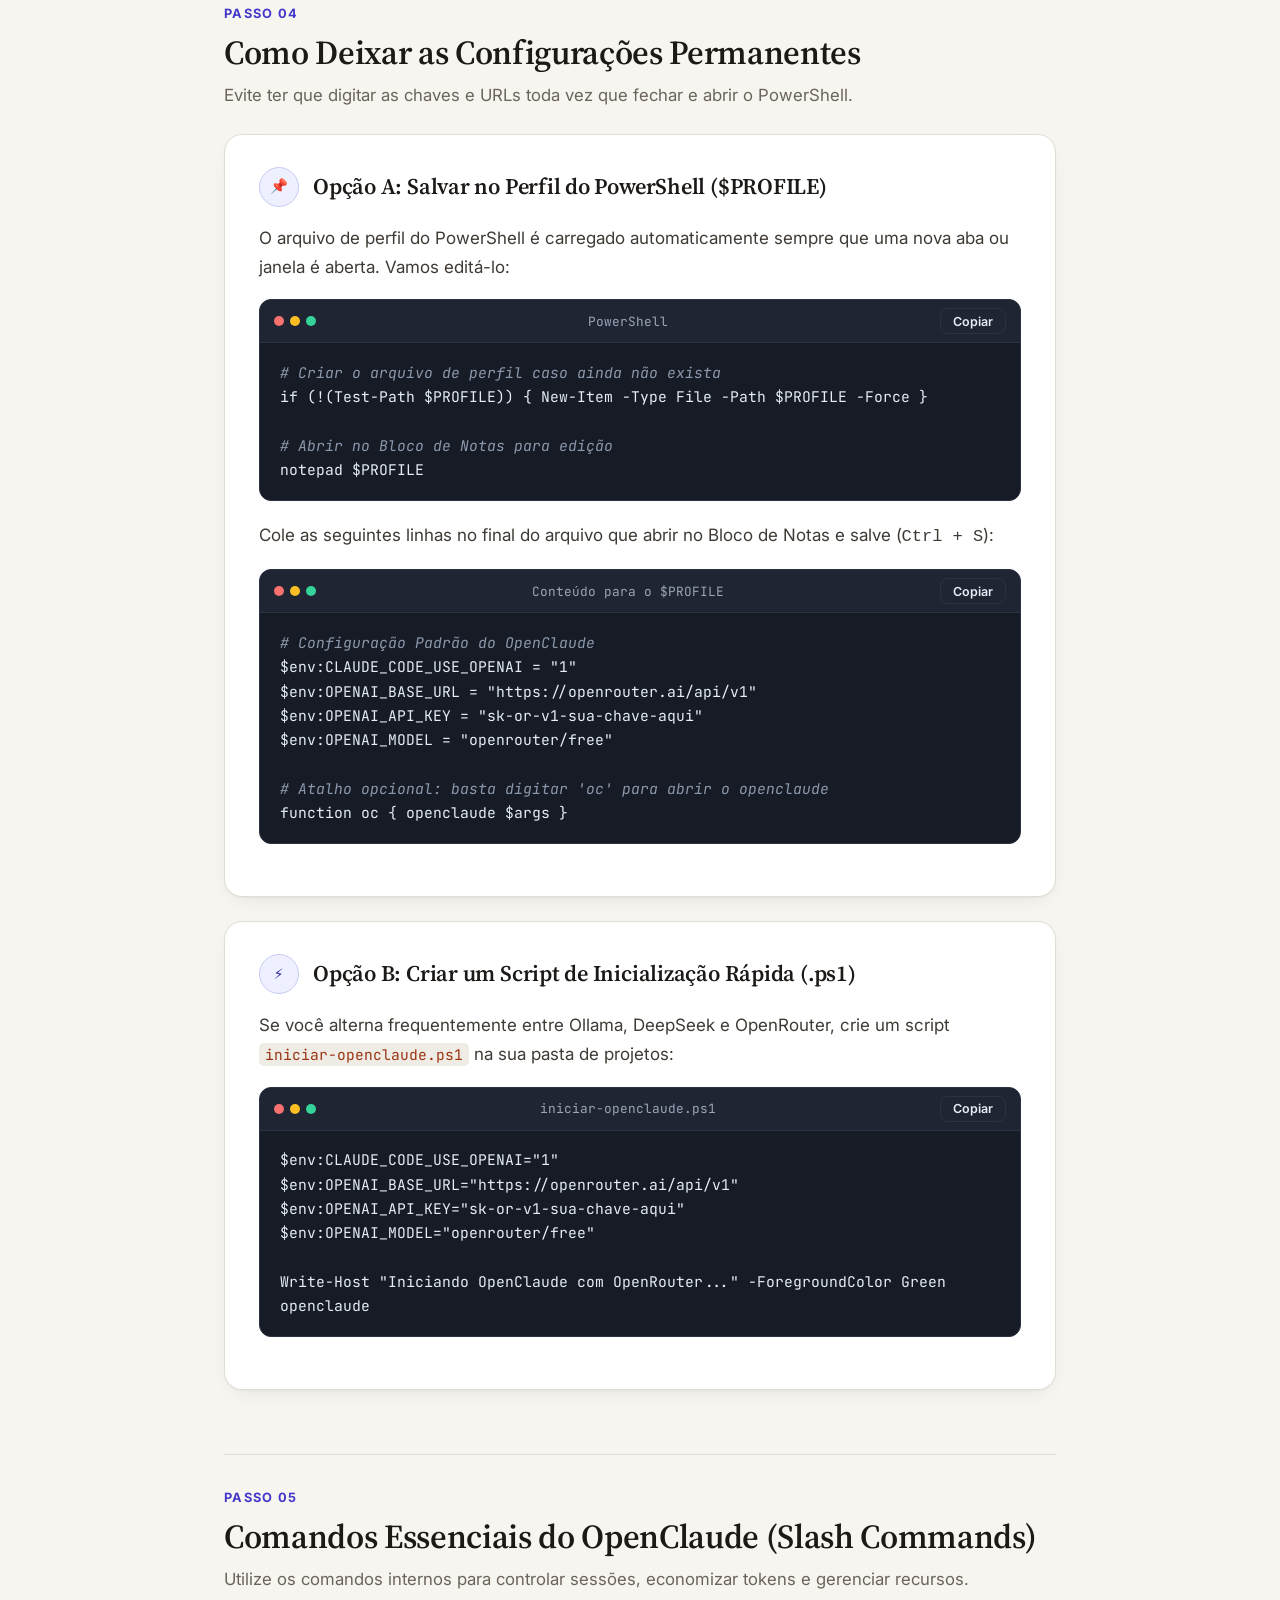
==== commit 208f97f3: "Redesenha a página: tipografia elegante, alto contraste e tema claro/escuro Troca o visual escuro de" ====
--- a/index.html
+++ b/index.html
@@ -13,70 +13,196 @@
   <meta property="og:description" content="Aprenda a instalar e utilizar o OpenClaude CLI no Windows com modelos gratuitos ou locais (OpenRouter, Ollama, DeepSeek). Guia prático com comandos e repositórios." />
   <meta property="og:type" content="website" />
   
+  <meta name="color-scheme" content="light dark" />
+  <script>
+    try { const t = localStorage.getItem('tema'); if (t) document.documentElement.dataset.theme = t; } catch (e) {}
+  </script>
   <link rel="preconnect" href="https://fonts.googleapis.com">
   <link rel="preconnect" href="https://fonts.gstatic.com" crossorigin>
-  <link href="https://fonts.googleapis.com/css2?family=Plus+Jakarta+Sans:wght@300;400;500;600;700;800&family=JetBrains+Mono:wght@400;500;600;700&display=swap" rel="stylesheet">
+  <link href="https://fonts.googleapis.com/css2?family=Inter:wght@400;500;600;700&family=Source+Serif+4:ital,opsz,wght@0,8..60,500;0,8..60,600;1,8..60,500;1,8..60,600&family=JetBrains+Mono:wght@400;500;600&display=swap" rel="stylesheet">
   
   <style>
+    /* ===== Tokens de tema: claro (padrão) e escuro ===== */
     :root {
-      --bg: #07090e;
-      --bg-surface: #0c101a;
-      --card-bg: rgba(16, 22, 36, 0.72);
-      --card-border: rgba(255, 255, 255, 0.08);
-      --card-border-hover: rgba(99, 102, 241, 0.45);
-      --text: #f1f5f9;
-      --text-muted: #94a3b8;
-      --text-dim: #64748b;
-      --accent: #6366f1;
-      --accent-hover: #4f46e5;
-      --accent-gradient: linear-gradient(135deg, #6366f1 0%, #8b5cf6 50%, #d946ef 100%);
-      --accent-glow: rgba(139, 92, 246, 0.28);
-      --code-bg: #070b13;
-      --border-code: rgba(255, 255, 255, 0.08);
-      --emerald: #10b981;
-      --emerald-glow: rgba(16, 185, 129, 0.2);
-      --amber: #f59e0b;
-      --amber-glow: rgba(245, 158, 11, 0.2);
-      --cyan: #06b6d4;
-      --purple: #a855f7;
+      color-scheme: light;
+      --bg: #f7f5f0;
+      --surface: #ffffff;
+      --surface-2: #f1eee7;
+      --border: #e2ddd2;
+      --border-strong: #cfc8b9;
+      --text: #1c1917;
+      --text-soft: #3f3a34;
+      --text-muted: #6b645a;
+      --accent: #4338ca;
+      --accent-strong: #3730a3;
+      --accent-soft: #eef0ff;
+      --accent-line: #c7cbf5;
+      --link: #3730a3;
+      --inline-code-bg: #efece5;
+      --inline-code-text: #9a3412;
+      --info: #0e7490;
+      --info-bg: #ecfaff;
+      --warning: #b45309;
+      --warning-bg: #fff8eb;
+      --success: #047857;
+      --success-bg: #ecfdf5;
+      --shadow: 0 1px 2px rgba(28, 25, 23, 0.04), 0 8px 24px -12px rgba(28, 25, 23, 0.12);
+      --nav-bg: rgba(247, 245, 240, 0.88);
+      /* Blocos de código ficam escuros nos dois temas (aparência de terminal) */
+      --code-bg: #161b26;
+      --code-head: #1f2533;
+      --code-border: #2b3242;
+      --code-text: #e6edf6;
+      --code-muted: #9aa6b8;
       --radius-sm: 8px;
-      --radius-md: 14px;
-      --radius-lg: 22px;
+      --radius-md: 12px;
+      --radius-lg: 18px;
       --radius-full: 9999px;
-    }
-
+      --font-sans: 'Inter', system-ui, -apple-system, 'Segoe UI', Roboto, sans-serif;
+      --font-serif: 'Source Serif 4', Georgia, 'Times New Roman', serif;
+      --font-mono: 'JetBrains Mono', Consolas, 'Courier New', monospace;
+    }
+
+    @media (prefers-color-scheme: dark) {
+      :root:not([data-theme="light"]) {
+        color-scheme: dark;
+        --bg: #12141a;
+        --surface: #1a1d25;
+        --surface-2: #20242e;
+        --border: #2c313d;
+        --border-strong: #3b4150;
+        --text: #f3f1ec;
+        --text-soft: #dcd8d0;
+        --text-muted: #a9a398;
+        --accent: #a5b0ff;
+        --accent-strong: #c3caff;
+        --accent-soft: #232845;
+        --accent-line: #3d4575;
+        --link: #b4bdff;
+        --inline-code-bg: #262a35;
+        --inline-code-text: #fdba74;
+        --info: #67e8f9;
+        --info-bg: #13262c;
+        --warning: #fcd34d;
+        --warning-bg: #2a2214;
+        --success: #6ee7b7;
+        --success-bg: #12261e;
+        --shadow: 0 1px 2px rgba(0, 0, 0, 0.3), 0 10px 28px -14px rgba(0, 0, 0, 0.6);
+        --nav-bg: rgba(18, 20, 26, 0.88);
+        --code-bg: #0f1218;
+        --code-head: #171b23;
+        --code-border: #2c313d;
+      }
+    }
+
+    :root[data-theme="dark"] {
+      color-scheme: dark;
+      --bg: #12141a;
+      --surface: #1a1d25;
+      --surface-2: #20242e;
+      --border: #2c313d;
+      --border-strong: #3b4150;
+      --text: #f3f1ec;
+      --text-soft: #dcd8d0;
+      --text-muted: #a9a398;
+      --accent: #a5b0ff;
+      --accent-strong: #c3caff;
+      --accent-soft: #232845;
+      --accent-line: #3d4575;
+      --link: #b4bdff;
+      --inline-code-bg: #262a35;
+      --inline-code-text: #fdba74;
+      --info: #67e8f9;
+      --info-bg: #13262c;
+      --warning: #fcd34d;
+      --warning-bg: #2a2214;
+      --success: #6ee7b7;
+      --success-bg: #12261e;
+      --shadow: 0 1px 2px rgba(0, 0, 0, 0.3), 0 10px 28px -14px rgba(0, 0, 0, 0.6);
+      --nav-bg: rgba(18, 20, 26, 0.88);
+      --code-bg: #0f1218;
+      --code-head: #171b23;
+      --code-border: #2c313d;
+    }
+
+    /* ===== Base ===== */
     * { box-sizing: border-box; margin: 0; padding: 0; }
 
-    html {
-      scroll-behavior: smooth;
-    }
+    html { scroll-behavior: smooth; scroll-padding-top: 80px; }
 
     body {
-      font-family: 'Plus Jakarta Sans', -apple-system, BlinkMacSystemFont, "Segoe UI", Roboto, sans-serif;
-      background-color: var(--bg);
+      font-family: var(--font-sans);
+      font-size: 1.0625rem;
+      line-height: 1.7;
+      background: var(--bg);
+      color: var(--text-soft);
+      min-height: 100vh;
+      -webkit-font-smoothing: antialiased;
+      text-rendering: optimizeLegibility;
+      overflow-x: hidden;
+    }
+
+    h1, h2, h3, .section-title, .card-title {
+      font-family: var(--font-serif);
       color: var(--text);
-      line-height: 1.65;
-      min-height: 100vh;
-      background-image: 
-        radial-gradient(circle at 20% 0%, rgba(99, 102, 241, 0.16) 0%, transparent 40%),
-        radial-gradient(circle at 85% 30%, rgba(217, 70, 239, 0.10) 0%, transparent 45%),
-        radial-gradient(circle at 50% 75%, rgba(6, 182, 212, 0.08) 0%, transparent 55%),
-        radial-gradient(circle at 10% 90%, rgba(139, 92, 246, 0.12) 0%, transparent 45%);
-      background-attachment: fixed;
-      overflow-x: hidden;
-    }
-
-    /* Header & Navbar */
+      font-weight: 600;
+      letter-spacing: -0.01em;
+      line-height: 1.25;
+      text-wrap: balance;
+    }
+
+    p {
+      color: var(--text-soft);
+      margin-bottom: 1rem;
+      max-width: 72ch;
+    }
+
+    strong { color: var(--text); font-weight: 600; }
+
+    a {
+      color: var(--link);
+      text-decoration: underline;
+      text-decoration-color: var(--accent-line);
+      text-underline-offset: 3px;
+      font-weight: 500;
+      transition: text-decoration-color 0.2s ease, color 0.2s ease;
+    }
+
+    a:hover { text-decoration-color: currentColor; }
+
+    a:focus-visible, button:focus-visible {
+      outline: 3px solid var(--accent);
+      outline-offset: 2px;
+      border-radius: 4px;
+    }
+
+    code {
+      font-family: var(--font-mono);
+      font-size: 0.86em;
+      background: var(--inline-code-bg);
+      color: var(--inline-code-text);
+      padding: 0.12rem 0.4rem;
+      border-radius: 5px;
+      overflow-wrap: anywhere;
+    }
+
+    ol, ul {
+      margin: 0 0 1rem 1.4rem;
+      color: var(--text-soft);
+    }
+
+    li { margin-bottom: 0.45rem; padding-left: 0.2rem; }
+
+    /* ===== Barra de navegação ===== */
     .navbar {
       position: sticky;
       top: 0;
       z-index: 100;
-      backdrop-filter: blur(20px);
-      -webkit-backdrop-filter: blur(20px);
-      background: rgba(7, 9, 14, 0.78);
-      border-bottom: 1px solid rgba(255, 255, 255, 0.07);
-      padding: 0.85rem 1.5rem;
-      transition: all 0.3s ease;
+      background: var(--nav-bg);
+      backdrop-filter: blur(14px);
+      -webkit-backdrop-filter: blur(14px);
+      border-bottom: 1px solid var(--border);
+      padding: 0.8rem 1.25rem;
     }
 
     .nav-container {
@@ -91,522 +217,355 @@
     .nav-brand {
       display: flex;
       align-items: center;
-      gap: 0.75rem;
+      gap: 0.65rem;
+      color: var(--text);
       text-decoration: none;
-      color: #ffffff;
-      font-weight: 800;
+      font-family: var(--font-serif);
+      font-weight: 600;
       font-size: 1.15rem;
-      letter-spacing: -0.02em;
     }
 
     .brand-icon {
       width: 32px;
       height: 32px;
       border-radius: 9px;
-      background: var(--accent-gradient);
+      background: var(--accent);
       display: flex;
       align-items: center;
       justify-content: center;
-      box-shadow: 0 4px 12px var(--accent-glow);
-    }
-
-    .brand-icon svg {
-      width: 18px;
-      height: 18px;
-      fill: white;
-    }
+    }
+
+    .brand-icon svg { width: 18px; height: 18px; fill: none; stroke: #ffffff; stroke-width: 2; stroke-linejoin: round; }
+    :root[data-theme="dark"] .brand-icon svg { stroke: #12141a; }
+    @media (prefers-color-scheme: dark) { :root:not([data-theme="light"]) .brand-icon svg { stroke: #12141a; } }
 
     .nav-links {
       display: flex;
       align-items: center;
-      gap: 1.4rem;
+      gap: 1.25rem;
       list-style: none;
-    }
+      margin: 0;
+    }
+
+    .nav-links li { margin: 0; padding: 0; }
 
     .nav-links a {
       color: var(--text-muted);
       text-decoration: none;
-      font-size: 0.9rem;
-      font-weight: 500;
-      transition: color 0.2s ease;
-    }
-
-    .nav-links a:hover {
-      color: #ffffff;
-    }
-
-    .nav-actions {
-      display: flex;
+      font-size: 0.92rem;
+    }
+
+    .nav-links a:hover { color: var(--text); }
+
+    .nav-actions { display: flex; align-items: center; gap: 0.5rem; }
+
+    .btn-github, .theme-toggle {
+      display: inline-flex;
       align-items: center;
-      gap: 0.65rem;
-    }
-
-    .btn-github {
+      gap: 0.45rem;
+      background: var(--surface);
+      border: 1px solid var(--border-strong);
+      color: var(--text);
+      padding: 0.42rem 0.85rem;
+      border-radius: var(--radius-full);
+      font-family: var(--font-sans);
+      font-size: 0.85rem;
+      font-weight: 600;
+      text-decoration: none;
+      cursor: pointer;
+      transition: background 0.2s ease, border-color 0.2s ease;
+    }
+
+    .btn-github:hover, .theme-toggle:hover { background: var(--surface-2); border-color: var(--accent); }
+
+    .btn-github svg { width: 16px; height: 16px; fill: currentColor; }
+
+    /* ===== Estrutura ===== */
+    .wrapper {
+      max-width: 880px;
+      margin: 0 auto;
+      padding: 3.5rem 1.5rem 5rem;
+    }
+
+    /* ===== Capa ===== */
+    .hero { text-align: center; margin-bottom: 3rem; }
+
+    .badge-pill {
       display: inline-flex;
       align-items: center;
       gap: 0.5rem;
-      background: rgba(255, 255, 255, 0.08);
-      border: 1px solid rgba(255, 255, 255, 0.15);
-      color: #ffffff;
-      padding: 0.45rem 0.9rem;
+      padding: 0.35rem 1rem;
       border-radius: var(--radius-full);
-      font-size: 0.82rem;
+      background: var(--accent-soft);
+      border: 1px solid var(--accent-line);
+      color: var(--accent-strong);
+      font-size: 0.8rem;
       font-weight: 600;
-      text-decoration: none;
-      transition: all 0.25s ease;
-    }
-
-    .btn-github:hover {
-      background: rgba(255, 255, 255, 0.15);
-      border-color: rgba(255, 255, 255, 0.3);
-      transform: translateY(-1px);
-    }
-
-    .btn-github svg {
-      width: 16px;
-      height: 16px;
-      fill: currentColor;
-    }
-
-    /* Main Container */
-    .wrapper {
-      max-width: 980px;
-      margin: 0 auto;
-      padding: 3rem 1.5rem 5rem 1.5rem;
-    }
-
-    /* Hero */
-    .hero {
-      text-align: center;
-      margin-bottom: 4rem;
-      padding-top: 1rem;
-    }
-
-    .badge-pill {
-      display: inline-flex;
-      align-items: center;
-      gap: 0.55rem;
-      padding: 0.4rem 1.15rem;
-      border-radius: var(--radius-full);
-      background: rgba(99, 102, 241, 0.12);
-      border: 1px solid rgba(99, 102, 241, 0.3);
-      font-size: 0.82rem;
-      font-weight: 700;
-      letter-spacing: 0.04em;
+      letter-spacing: 0.06em;
       text-transform: uppercase;
-      color: #a5b4fc;
       margin-bottom: 1.5rem;
-      backdrop-filter: blur(8px);
-    }
-
-    .badge-dot {
-      width: 7px;
-      height: 7px;
-      background: #818cf8;
-      border-radius: 50%;
-      box-shadow: 0 0 10px #818cf8;
-      animation: pulse-dot 2s infinite ease-in-out;
-    }
-
-    @keyframes pulse-dot {
-      0%, 100% { opacity: 1; transform: scale(1); }
-      50% { opacity: 0.4; transform: scale(0.85); }
-    }
+    }
+
+    .badge-dot { width: 7px; height: 7px; border-radius: 50%; background: var(--accent); }
 
     h1 {
-      font-size: clamp(2.4rem, 5vw, 3.6rem);
-      font-weight: 800;
-      letter-spacing: -0.035em;
+      font-size: clamp(2.3rem, 5.5vw, 3.5rem);
+      font-weight: 600;
       line-height: 1.12;
+      letter-spacing: -0.02em;
       margin-bottom: 1.25rem;
-      background: linear-gradient(180deg, #ffffff 15%, #cbd5e1 65%, #94a3b8 100%);
-      -webkit-background-clip: text;
-      -webkit-text-fill-color: transparent;
-    }
-
-    .hero-gradient-text {
-      background: var(--accent-gradient);
-      -webkit-background-clip: text;
-      -webkit-text-fill-color: transparent;
-    }
+    }
+
+    .hero-gradient-text { color: var(--accent); font-style: italic; }
 
     .subtitle {
+      font-size: 1.2rem;
       color: var(--text-muted);
-      font-size: 1.15rem;
-      max-width: 680px;
-      margin: 0 auto 2rem auto;
-      font-weight: 400;
+      max-width: 640px;
+      margin: 0 auto 1.5rem;
     }
 
     .hero-features-bar {
       display: flex;
       flex-wrap: wrap;
       justify-content: center;
-      gap: 0.75rem;
-      margin-top: 1.75rem;
+      gap: 0.6rem;
     }
 
     .feat-tag {
       display: inline-flex;
       align-items: center;
       gap: 0.4rem;
-      background: rgba(255, 255, 255, 0.04);
-      border: 1px solid rgba(255, 255, 255, 0.08);
+      background: var(--surface);
+      border: 1px solid var(--border);
       border-radius: var(--radius-full);
       padding: 0.35rem 0.85rem;
-      font-size: 0.82rem;
-      color: #cbd5e1;
+      font-size: 0.86rem;
       font-weight: 500;
-    }
-
-    .feat-tag svg {
-      width: 14px;
-      height: 14px;
-      fill: var(--accent);
-    }
-
-    /* Quick Links Bar (Sticky anchors) */
+      color: var(--text-soft);
+    }
+
+    .feat-tag svg { width: 14px; height: 14px; fill: var(--success); }
+
+    /* ===== Navegação rápida ===== */
     .quick-nav {
+      display: flex;
+      flex-wrap: wrap;
+      justify-content: center;
+      gap: 0.35rem;
+      margin: 0 auto 3rem;
+      padding: 0.5rem;
+      background: var(--surface);
+      border: 1px solid var(--border);
+      border-radius: var(--radius-lg);
+      box-shadow: var(--shadow);
+    }
+
+    .quick-nav a {
+      color: var(--text-soft);
+      text-decoration: none;
+      font-size: 0.9rem;
+      font-weight: 500;
+      padding: 0.4rem 0.85rem;
+      border-radius: var(--radius-full);
+      transition: background 0.2s ease, color 0.2s ease;
+    }
+
+    .quick-nav a:hover { background: var(--accent-soft); color: var(--accent-strong); }
+
+    /* ===== Seções ===== */
+    .section-title-wrap {
+      margin: 4rem 0 1.5rem;
+      padding-top: 2rem;
+      border-top: 1px solid var(--border);
+    }
+
+    .section-tag {
+      font-family: var(--font-sans);
+      font-size: 0.8rem;
+      font-weight: 700;
+      text-transform: uppercase;
+      letter-spacing: 0.1em;
+      color: var(--accent);
+      margin-bottom: 0.4rem;
+    }
+
+    .section-title { font-size: clamp(1.7rem, 3.5vw, 2.1rem); }
+
+    .section-desc {
+      color: var(--text-muted);
+      font-size: 1.05rem;
+      margin-top: 0.5rem;
+    }
+
+    /* ===== Cartões ===== */
+    .step-card {
+      background: var(--surface);
+      border: 1px solid var(--border);
+      border-radius: var(--radius-lg);
+      padding: 2rem 2.1rem;
+      margin-bottom: 1.5rem;
+      box-shadow: var(--shadow);
+    }
+
+    .card-top {
+      display: flex;
+      align-items: center;
+      gap: 0.9rem;
+      margin-bottom: 1.1rem;
+    }
+
+    .step-icon {
+      width: 40px;
+      height: 40px;
+      flex-shrink: 0;
+      border-radius: 50%;
+      background: var(--accent-soft);
+      border: 1px solid var(--accent-line);
+      color: var(--accent-strong);
+      font-family: var(--font-sans);
+      font-weight: 700;
+      font-size: 0.9rem;
       display: flex;
       align-items: center;
       justify-content: center;
-      flex-wrap: wrap;
-      gap: 0.5rem;
-      margin-bottom: 3.5rem;
-      padding: 0.6rem 0.8rem;
-      background: rgba(18, 24, 38, 0.5);
-      border: 1px solid rgba(255, 255, 255, 0.06);
-      border-radius: var(--radius-full);
-      backdrop-filter: blur(12px);
-    }
-
-    .quick-nav a {
-      color: var(--text-muted);
-      text-decoration: none;
-      font-size: 0.84rem;
+    }
+
+    .card-title { font-size: 1.4rem; }
+
+    .card-grid {
+      display: grid;
+      grid-template-columns: repeat(auto-fit, minmax(230px, 1fr));
+      gap: 1rem;
+      margin: 1.5rem 0 0.5rem;
+    }
+
+    .mini-card {
+      background: var(--surface-2);
+      border: 1px solid var(--border);
+      border-radius: var(--radius-md);
+      padding: 1.25rem;
+    }
+
+    .mini-card p { font-size: 0.96rem; margin-bottom: 0; }
+
+    .mini-card-title {
+      font-family: var(--font-serif);
+      font-size: 1.1rem;
       font-weight: 600;
-      padding: 0.35rem 0.85rem;
-      border-radius: var(--radius-full);
-      transition: all 0.2s ease;
-    }
-
-    .quick-nav a:hover {
-      color: #ffffff;
-      background: rgba(255, 255, 255, 0.08);
-    }
-
-    /* Section Headers */
-    .section-title-wrap {
-      margin-bottom: 1.75rem;
-      margin-top: 3.5rem;
-    }
-
-    .section-tag {
-      font-size: 0.78rem;
-      font-weight: 700;
-      text-transform: uppercase;
-      letter-spacing: 0.08em;
-      color: #818cf8;
-      margin-bottom: 0.35rem;
-    }
-
-    .section-title {
-      font-size: 1.85rem;
-      font-weight: 800;
-      letter-spacing: -0.02em;
-      color: #ffffff;
-    }
-
-    .section-desc {
-      color: var(--text-muted);
-      font-size: 0.98rem;
-      margin-top: 0.35rem;
-    }
-
-    /* Cards */
-    .step-card {
-      background: var(--card-bg);
-      backdrop-filter: blur(18px);
-      -webkit-backdrop-filter: blur(18px);
-      border: 1px solid var(--card-border);
-      border-radius: var(--radius-lg);
-      padding: 2.2rem;
-      margin-bottom: 2rem;
-      transition: all 0.3s cubic-bezier(0.16, 1, 0.3, 1);
-      position: relative;
-    }
-
-    .step-card:hover {
-      border-color: var(--card-border-hover);
-      box-shadow: 0 20px 45px -15px var(--accent-glow);
-      transform: translateY(-2px);
-    }
-
-    .card-top {
-      display: flex;
-      align-items: center;
-      gap: 1rem;
-      margin-bottom: 1.25rem;
-    }
-
-    .step-icon {
-      width: 42px;
-      height: 42px;
-      border-radius: 12px;
-      background: var(--accent-gradient);
-      color: white;
-      font-weight: 800;
-      font-size: 1rem;
-      display: flex;
-      align-items: center;
-      justify-content: center;
-      box-shadow: 0 4px 14px rgba(139, 92, 246, 0.4);
-      flex-shrink: 0;
-    }
-
-    .card-title {
-      font-size: 1.35rem;
-      font-weight: 700;
-      letter-spacing: -0.015em;
-      color: #ffffff;
-    }
-
-    p {
-      color: #94a3b8;
-      font-size: 0.96rem;
-      margin-bottom: 0.95rem;
-      font-weight: 400;
-    }
-
-    strong { color: #f1f5f9; font-weight: 600; }
-
-    code {
-      font-family: 'JetBrains Mono', monospace;
-      font-size: 0.88em;
-      background: rgba(255, 255, 255, 0.07);
-      padding: 0.15rem 0.4rem;
-      border-radius: 5px;
-      color: #38bdf8;
-      border: 1px solid rgba(255, 255, 255, 0.05);
-    }
-
-    /* Code Blocks */
+      color: var(--text);
+      margin-bottom: 0.45rem;
+    }
+
+    /* ===== Blocos de código ===== */
     .code-container {
-      position: relative;
       background: var(--code-bg);
-      border: 1px solid var(--border-code);
+      border: 1px solid var(--code-border);
       border-radius: var(--radius-md);
-      margin: 1.15rem 0;
+      margin: 1.1rem 0 1.25rem;
       overflow: hidden;
-      box-shadow: inset 0 1px 0 rgba(255, 255, 255, 0.04);
     }
 
     .code-header {
       display: flex;
       justify-content: space-between;
       align-items: center;
-      padding: 0.55rem 1rem;
-      background: rgba(255, 255, 255, 0.025);
-      border-bottom: 1px solid var(--border-code);
+      gap: 0.75rem;
+      padding: 0.5rem 0.9rem;
+      background: var(--code-head);
+      border-bottom: 1px solid var(--code-border);
+      font-family: var(--font-mono);
+      font-size: 0.8rem;
+      color: var(--code-muted);
+    }
+
+    .code-dots { display: flex; gap: 6px; }
+    .dot { width: 10px; height: 10px; border-radius: 50%; }
+    .dot.red { background: #f87171; }
+    .dot.yellow { background: #fbbf24; }
+    .dot.green { background: #34d399; }
+
+    pre {
+      font-family: var(--font-mono);
+      font-size: 0.92rem;
+      line-height: 1.65;
+      color: var(--code-text);
+      padding: 1.1rem 1.25rem;
+      overflow-x: auto;
+      white-space: pre;
+    }
+
+    .comment { color: #8b98ab; font-style: italic; }
+    .keyword { color: #f9a8d4; }
+    .string { color: #86efac; }
+    .variable { color: #fcd34d; }
+
+    .copy-button {
+      background: transparent;
+      border: 1px solid var(--code-border);
+      color: var(--code-text);
+      padding: 0.28rem 0.75rem;
+      border-radius: var(--radius-sm);
+      font-family: var(--font-sans);
       font-size: 0.78rem;
-      color: #64748b;
-      font-family: 'JetBrains Mono', monospace;
-    }
-
-    .code-dots {
-      display: flex;
-      gap: 6px;
-      align-items: center;
-    }
-
-    .dot {
-      width: 10px;
-      height: 10px;
-      border-radius: 50%;
-      background: rgba(255, 255, 255, 0.12);
-    }
-
-    .dot.red { background: #ef4444; opacity: 0.8; }
-    .dot.yellow { background: #f59e0b; opacity: 0.8; }
-    .dot.green { background: #10b981; opacity: 0.8; }
-
-    pre {
-      font-family: 'JetBrains Mono', monospace;
-      font-size: 0.89rem;
-      padding: 1.15rem 1.25rem;
-      color: #38bdf8;
-      overflow-x: auto;
-      line-height: 1.62;
-    }
-
-    .comment { color: #64748b; font-style: italic; }
-    .keyword { color: #f472b6; }
-    .string { color: #34d399; }
-    .variable { color: #fbbf24; }
-
-    .copy-button {
-      display: inline-flex;
-      align-items: center;
-      gap: 0.38rem;
-      background: rgba(255, 255, 255, 0.06);
-      border: 1px solid rgba(255, 255, 255, 0.12);
-      color: #cbd5e1;
-      padding: 0.32rem 0.75rem;
-      border-radius: var(--radius-sm);
-      font-size: 0.76rem;
       font-weight: 600;
       cursor: pointer;
-      transition: all 0.2s ease;
-      font-family: 'Plus Jakarta Sans', sans-serif;
-    }
-
-    .copy-button:hover { 
-      background: rgba(255, 255, 255, 0.14); 
-      color: #ffffff; 
-      border-color: rgba(255, 255, 255, 0.25);
-    }
-
-    .copy-button.copied { 
-      background: rgba(16, 185, 129, 0.25); 
-      border-color: rgba(16, 185, 129, 0.5); 
-      color: var(--emerald); 
-    }
-
-    /* Note & Alert Boxes */
+      transition: background 0.2s ease, border-color 0.2s ease;
+    }
+
+    .copy-button:hover { background: rgba(255, 255, 255, 0.08); border-color: #56627a; }
+    .copy-button.copied { color: #6ee7b7; border-color: #34d399; }
+
+    /* ===== Caixas de aviso ===== */
     .note-box {
-      border-left: 3px solid #818cf8;
-      background: rgba(99, 102, 241, 0.08);
-      padding: 1rem 1.25rem;
-      border-radius: 0 var(--radius-sm) var(--radius-sm) 0;
+      border: 1px solid var(--accent-line);
+      border-left: 4px solid var(--accent);
+      background: var(--accent-soft);
+      color: var(--text-soft);
+      padding: 0.95rem 1.2rem;
+      border-radius: var(--radius-sm);
       margin: 1.25rem 0;
-      font-size: 0.92rem;
-      color: #cbd5e1;
-    }
-
-    .note-box.warning { 
-      border-left-color: var(--amber); 
-      background: rgba(245, 158, 11, 0.08); 
-    }
-
-    .note-box.success { 
-      border-left-color: var(--emerald); 
-      background: rgba(16, 185, 129, 0.08); 
-    }
-
-    .note-box.info { 
-      border-left-color: var(--cyan); 
-      background: rgba(6, 182, 212, 0.08); 
-    }
-
-    ol, ul { 
-      margin-left: 1.4rem; 
-      color: #94a3b8; 
-      font-size: 0.95rem; 
-      margin-bottom: 0.85rem; 
-    }
-
-    li { 
-      margin-bottom: 0.5rem; 
-      padding-left: 0.25rem; 
-    }
-
-    a { 
-      color: #a5b4fc; 
-      text-decoration: none; 
-      font-weight: 500; 
-      transition: color 0.2s ease;
-    }
-
-    a:hover { 
-      color: #ffffff; 
-      text-decoration: underline; 
-    }
-
-    /* Grid for Features and Cards */
-    .card-grid {
-      display: grid;
-      grid-template-columns: repeat(auto-fit, minmax(280px, 1fr));
-      gap: 1.25rem;
-      margin: 1.5rem 0;
-    }
-
-    .mini-card {
-      background: rgba(255, 255, 255, 0.025);
-      border: 1px solid rgba(255, 255, 255, 0.06);
-      border-radius: var(--radius-md);
-      padding: 1.35rem;
-      transition: all 0.25s ease;
-    }
-
-    .mini-card:hover {
-      background: rgba(255, 255, 255, 0.045);
-      border-color: rgba(99, 102, 241, 0.35);
-      transform: translateY(-2px);
-    }
-
-    .mini-card-title {
-      font-size: 1.05rem;
-      font-weight: 700;
-      color: #ffffff;
-      display: flex;
-      align-items: center;
-      gap: 0.5rem;
-      margin-bottom: 0.5rem;
-    }
-
-    /* Tabs Component */
+      font-size: 0.98rem;
+    }
+
+    .note-box.info { border-color: color-mix(in srgb, var(--info) 30%, transparent); border-left-color: var(--info); background: var(--info-bg); }
+    .note-box.warning { border-color: color-mix(in srgb, var(--warning) 30%, transparent); border-left-color: var(--warning); background: var(--warning-bg); }
+    .note-box.success { border-color: color-mix(in srgb, var(--success) 30%, transparent); border-left-color: var(--success); background: var(--success-bg); }
+
+    /* ===== Abas de provedores ===== */
     .tabs-nav {
       display: flex;
-      gap: 0.5rem;
-      border-bottom: 1px solid var(--border-code);
+      gap: 0.4rem;
+      border-bottom: 1px solid var(--border);
       margin-bottom: 1.5rem;
       overflow-x: auto;
-      padding-bottom: 0.25rem;
+      padding-bottom: 0.5rem;
     }
 
     .tab-btn {
       background: transparent;
-      border: none;
+      border: 1px solid transparent;
       color: var(--text-muted);
-      padding: 0.65rem 1.15rem;
-      font-size: 0.9rem;
+      padding: 0.55rem 1rem;
+      font-family: var(--font-sans);
+      font-size: 0.93rem;
       font-weight: 600;
+      border-radius: var(--radius-full);
       cursor: pointer;
-      border-radius: var(--radius-sm);
-      transition: all 0.2s ease;
       white-space: nowrap;
-      font-family: inherit;
-    }
-
-    .tab-btn:hover {
-      color: #ffffff;
-      background: rgba(255, 255, 255, 0.05);
-    }
-
-    .tab-btn.active {
-      color: #ffffff;
-      background: rgba(99, 102, 241, 0.18);
-      border: 1px solid rgba(99, 102, 241, 0.35);
-    }
-
-    .tab-pane {
-      display: none;
-      animation: fadeIn 0.3s ease;
-    }
-
-    .tab-pane.active {
-      display: block;
-    }
-
-    @keyframes fadeIn {
-      from { opacity: 0; transform: translateY(4px); }
-      to { opacity: 1; transform: translateY(0); }
-    }
-
-    /* Commands Table / Cheat sheet */
+      transition: background 0.2s ease, color 0.2s ease;
+    }
+
+    .tab-btn:hover { color: var(--text); background: var(--surface-2); }
+    .tab-btn.active { color: var(--accent-strong); background: var(--accent-soft); border-color: var(--accent-line); }
+
+    .tab-pane { display: none; }
+    .tab-pane.active { display: block; }
+
+    /* ===== Tabelas ===== */
     .cmd-table-wrap {
       overflow-x: auto;
-      border: 1px solid var(--border-code);
+      border: 1px solid var(--border);
       border-radius: var(--radius-md);
       margin: 1.25rem 0;
     }
@@ -614,272 +573,221 @@
     .cmd-table {
       width: 100%;
       border-collapse: collapse;
-      font-size: 0.92rem;
+      font-size: 0.96rem;
       text-align: left;
     }
 
     .cmd-table th {
-      background: rgba(255, 255, 255, 0.04);
-      padding: 0.85rem 1rem;
-      color: #cbd5e1;
-      font-weight: 700;
-      border-bottom: 1px solid var(--border-code);
+      background: var(--surface-2);
+      color: var(--text);
+      font-weight: 600;
+      padding: 0.8rem 1rem;
+      border-bottom: 1px solid var(--border);
     }
 
     .cmd-table td {
-      padding: 0.85rem 1rem;
-      border-bottom: 1px solid rgba(255, 255, 255, 0.04);
-      color: var(--text-muted);
-    }
-
-    .cmd-table tr:last-child td {
-      border-bottom: none;
-    }
-
-    .cmd-table tr:hover td {
-      background: rgba(255, 255, 255, 0.02);
-    }
-
-    /* GitHub Section */
+      padding: 0.8rem 1rem;
+      border-bottom: 1px solid var(--border);
+      color: var(--text-soft);
+      vertical-align: top;
+    }
+
+    .cmd-table tr:last-child td { border-bottom: none; }
+
+    /* ===== Perguntas frequentes ===== */
+    .faq-item {
+      background: var(--surface);
+      border: 1px solid var(--border);
+      border-radius: var(--radius-md);
+      margin-bottom: 0.75rem;
+      overflow: hidden;
+    }
+
+    .faq-question {
+      width: 100%;
+      display: flex;
+      justify-content: space-between;
+      align-items: center;
+      gap: 1rem;
+      padding: 1.05rem 1.25rem;
+      background: none;
+      border: none;
+      color: var(--text);
+      font-family: var(--font-sans);
+      font-size: 1.02rem;
+      font-weight: 600;
+      text-align: left;
+      cursor: pointer;
+    }
+
+    .faq-question:hover { background: var(--surface-2); }
+
+    .faq-chevron { color: var(--accent); flex-shrink: 0; transition: transform 0.3s ease; }
+    .faq-item.open .faq-chevron { transform: rotate(180deg); }
+
+    .faq-answer {
+      max-height: 0;
+      overflow: hidden;
+      padding: 0 1.25rem;
+      color: var(--text-soft);
+      transition: max-height 0.35s ease;
+    }
+
+    .faq-item.open .faq-answer { max-height: 1200px; padding-bottom: 1.2rem; }
+
+    /* ===== GitHub ===== */
     .github-box {
-      background: linear-gradient(135deg, rgba(24, 32, 54, 0.8) 0%, rgba(15, 20, 35, 0.9) 100%);
-      border: 1px solid rgba(99, 102, 241, 0.3);
+      background: var(--surface);
+      border: 1px solid var(--border);
       border-radius: var(--radius-lg);
-      padding: 2.5rem;
-      margin-top: 3.5rem;
-      box-shadow: 0 16px 36px -10px rgba(0, 0, 0, 0.5);
-    }
+      padding: 2.25rem;
+      margin-top: 4rem;
+      box-shadow: var(--shadow);
+    }
+
+    .gh-head { display: flex; align-items: center; gap: 0.75rem; margin-bottom: 0.6rem; }
+    .gh-head svg { width: 28px; height: 28px; fill: var(--text); flex-shrink: 0; }
+    .gh-head h2 { font-size: 1.8rem; }
 
     .gh-actions-grid {
       display: grid;
-      grid-template-columns: repeat(auto-fit, minmax(260px, 1fr));
-      gap: 1.25rem;
-      margin-top: 1.75rem;
+      grid-template-columns: repeat(auto-fit, minmax(230px, 1fr));
+      gap: 1rem;
+      margin-top: 1.5rem;
     }
 
     .gh-card {
-      background: rgba(255, 255, 255, 0.035);
-      border: 1px solid rgba(255, 255, 255, 0.08);
-      border-radius: var(--radius-md);
-      padding: 1.5rem;
       display: flex;
       flex-direction: column;
       justify-content: space-between;
-      transition: all 0.25s ease;
-    }
-
-    .gh-card:hover {
-      background: rgba(255, 255, 255, 0.06);
-      border-color: rgba(99, 102, 241, 0.5);
-      transform: translateY(-3px);
-    }
-
-    .gh-btn-cta {
+      background: var(--surface-2);
+      border: 1px solid var(--border);
+      border-radius: var(--radius-md);
+      padding: 1.35rem;
+    }
+
+    .gh-label { font-size: 0.78rem; font-weight: 700; letter-spacing: 0.06em; text-transform: uppercase; color: var(--accent); }
+    .gh-label.green { color: var(--success); }
+    .gh-label.red { color: #be123c; }
+    :root[data-theme="dark"] .gh-label.red { color: #fda4af; }
+    @media (prefers-color-scheme: dark) { :root:not([data-theme="light"]) .gh-label.red { color: #fda4af; } }
+    .gh-title { font-size: 1.2rem; margin-top: 0.3rem; overflow-wrap: anywhere; }
+    .gh-desc { font-size: 0.95rem; color: var(--text-muted); margin-top: 0.5rem; }
+
+    .gh-btn-cta, .gh-btn-secondary {
       display: inline-flex;
       align-items: center;
       justify-content: center;
       gap: 0.5rem;
-      background: var(--accent-gradient);
-      color: white;
-      padding: 0.65rem 1.2rem;
+      margin-top: 1rem;
+      padding: 0.6rem 1.1rem;
       border-radius: var(--radius-sm);
-      font-weight: 700;
-      font-size: 0.88rem;
+      font-size: 0.92rem;
+      font-weight: 600;
       text-decoration: none;
-      margin-top: 1rem;
-      transition: all 0.25s ease;
-      box-shadow: 0 4px 14px rgba(99, 102, 241, 0.3);
-    }
-
-    .gh-btn-cta:hover {
-      box-shadow: 0 6px 20px rgba(99, 102, 241, 0.5);
-      transform: translateY(-1px);
-      text-decoration: none;
-    }
-
-    .gh-btn-secondary {
-      display: inline-flex;
-      align-items: center;
-      justify-content: center;
-      gap: 0.5rem;
-      background: rgba(255, 255, 255, 0.08);
-      border: 1px solid rgba(255, 255, 255, 0.15);
-      color: #ffffff;
-      padding: 0.65rem 1.2rem;
-      border-radius: var(--radius-sm);
-      font-weight: 600;
-      font-size: 0.88rem;
-      text-decoration: none;
-      margin-top: 1rem;
-      transition: all 0.25s ease;
-    }
-
-    .gh-btn-secondary:hover {
-      background: rgba(255, 255, 255, 0.15);
-      text-decoration: none;
-    }
-
-    /* Accordion / Troubleshooting */
-    .faq-item {
-      background: rgba(255, 255, 255, 0.02);
-      border: 1px solid rgba(255, 255, 255, 0.06);
-      border-radius: var(--radius-md);
-      margin-bottom: 0.85rem;
-      overflow: hidden;
-      transition: all 0.2s ease;
-    }
-
-    .faq-item:hover {
-      border-color: rgba(255, 255, 255, 0.12);
-    }
-
-    .faq-question {
-      width: 100%;
-      text-align: left;
-      padding: 1.15rem 1.25rem;
-      background: none;
-      border: none;
-      color: #ffffff;
-      font-weight: 700;
-      font-size: 1rem;
-      cursor: pointer;
-      display: flex;
-      justify-content: space-between;
-      align-items: center;
-      gap: 1rem;
-      font-family: inherit;
-    }
-
-    .faq-chevron {
-      transition: transform 0.3s ease;
-      color: var(--accent);
-      flex-shrink: 0;
-    }
-
-    .faq-item.open .faq-chevron {
-      transform: rotate(180deg);
-    }
-
-    .faq-answer {
-      max-height: 0;
-      overflow: hidden;
-      transition: max-height 0.35s cubic-bezier(0, 1, 0, 1);
-      padding: 0 1.25rem;
-      color: var(--text-muted);
-      font-size: 0.94rem;
-    }
-
-    .faq-item.open .faq-answer {
-      max-height: 1000px;
-      padding-bottom: 1.25rem;
-      transition: max-height 0.5s ease-in-out;
-    }
-
-    /* Footer */
-    footer {
-      text-align: center;
-      margin-top: 5rem;
-      padding-top: 2.5rem;
-      padding-bottom: 2rem;
-      border-top: 1px solid rgba(255, 255, 255, 0.06);
-      color: #64748b;
-      font-size: 0.88rem;
-    }
-
-    .footer-links {
-      display: flex;
-      justify-content: center;
-      gap: 1.5rem;
-      margin-bottom: 1rem;
-      flex-wrap: wrap;
-    }
-
-    .footer-links a {
-      color: var(--text-muted);
-      font-size: 0.85rem;
-    }
-
-    /* Back to top button */
-    .back-to-top {
-      position: fixed;
-      bottom: 25px;
-      right: 25px;
-      background: var(--accent);
-      color: white;
-      width: 44px;
-      height: 44px;
-      border-radius: 50%;
-      display: flex;
-      align-items: center;
-      justify-content: center;
-      border: none;
-      cursor: pointer;
-      box-shadow: 0 8px 24px rgba(99, 102, 241, 0.4);
-      opacity: 0;
-      visibility: hidden;
-      transition: all 0.3s ease;
-      z-index: 99;
-    }
-
-    .back-to-top.visible {
-      opacity: 1;
-      visibility: visible;
-    }
-
-    .back-to-top:hover {
-      background: var(--accent-hover);
-      transform: translateY(-3px);
-    }
-
-    /* Vídeo incorporado */
+      transition: background 0.2s ease, border-color 0.2s ease;
+    }
+
+    .gh-btn-cta { background: var(--accent); color: #ffffff; border: 1px solid var(--accent); }
+    .gh-btn-cta svg { fill: currentColor !important; }
+    .gh-btn-cta:hover { background: var(--accent-strong); }
+    :root[data-theme="dark"] .gh-btn-cta { color: #12141a; }
+    @media (prefers-color-scheme: dark) { :root:not([data-theme="light"]) .gh-btn-cta { color: #12141a; } }
+
+    .gh-btn-secondary { background: var(--surface); color: var(--text); border: 1px solid var(--border-strong); }
+    .gh-btn-secondary:hover { border-color: var(--accent); }
+
+    /* ===== Vídeo e prints ===== */
     .video-embed {
       position: relative;
       aspect-ratio: 16 / 9;
       margin: 1.25rem 0;
-      border: 1px solid var(--border-code);
+      border: 1px solid var(--border);
       border-radius: var(--radius-md);
       overflow: hidden;
-      background: var(--code-bg);
-    }
-
-    .video-embed iframe {
-      position: absolute;
-      inset: 0;
-      width: 100%;
-      height: 100%;
-      border: 0;
-    }
-
-    /* Screenshots do tutorial */
+      background: #000;
+    }
+
+    .video-embed iframe { position: absolute; inset: 0; width: 100%; height: 100%; border: 0; }
+
     .shot {
       margin: 1.5rem 0;
-      border: 1px solid var(--border-code);
+      border: 1px solid var(--border);
       border-radius: var(--radius-md);
       overflow: hidden;
-      background: var(--code-bg);
-    }
-
-    .shot img {
-      display: block;
-      width: 100%;
-      height: auto;
-    }
+      background: var(--surface-2);
+    }
+
+    .shot img { display: block; width: 100%; height: auto; background: #0c0c0c; }
 
     .shot figcaption {
-      padding: 0.9rem 1.15rem;
+      padding: 0.95rem 1.2rem;
+      font-size: 0.98rem;
+      color: var(--text-soft);
+      border-top: 1px solid var(--border);
+    }
+
+    /* ===== Rodapé ===== */
+    footer {
+      text-align: center;
+      margin-top: 4.5rem;
+      padding: 2.25rem 0 1.5rem;
+      border-top: 1px solid var(--border);
+      color: var(--text-muted);
       font-size: 0.92rem;
-      color: var(--text-muted);
-      border-top: 1px solid var(--border-code);
-    }
-
-    /* Responsive */
-    @media (max-width: 768px) {
+    }
+
+    footer p { margin: 0 auto; color: var(--text-muted); }
+
+    .footer-links {
+      display: flex;
+      flex-wrap: wrap;
+      justify-content: center;
+      gap: 0.5rem 1.5rem;
+      margin-bottom: 1rem;
+    }
+
+    .footer-links a { color: var(--text-soft); font-size: 0.92rem; }
+
+    /* ===== Voltar ao topo ===== */
+    .back-to-top {
+      position: fixed;
+      right: 22px;
+      bottom: 22px;
+      width: 44px;
+      height: 44px;
+      border-radius: 50%;
+      border: 1px solid var(--border-strong);
+      background: var(--surface);
+      color: var(--text);
+      font-size: 1.1rem;
+      cursor: pointer;
+      box-shadow: var(--shadow);
+      opacity: 0;
+      visibility: hidden;
+      transition: opacity 0.3s ease, visibility 0.3s ease;
+      z-index: 99;
+    }
+
+    .back-to-top.visible { opacity: 1; visibility: visible; }
+    .back-to-top:hover { border-color: var(--accent); color: var(--accent); }
+
+    /* ===== Responsivo ===== */
+    @media (max-width: 860px) {
       .nav-links { display: none; }
-      body { padding: 0; }
-      .wrapper { padding: 2rem 1.15rem 4rem 1.15rem; }
-      .step-card { padding: 1.5rem; }
-      .github-box { padding: 1.6rem; }
-      h1 { font-size: 2.1rem; }
+    }
+
+    @media (max-width: 600px) {
+      body { font-size: 1rem; }
+      .wrapper { padding: 2.25rem 1rem 4rem; }
+      .step-card, .github-box { padding: 1.35rem 1.2rem; }
+      .btn-github span.gh-text { display: none; }
+      .quick-nav { border-radius: var(--radius-md); }
+    }
+
+    @media (prefers-reduced-motion: reduce) {
+      html { scroll-behavior: auto; }
+      * { transition: none !important; }
     }
   </style>
 </head>
@@ -907,9 +815,10 @@
       </ul>
 
       <div class="nav-actions">
+        <button type="button" class="theme-toggle" id="themeToggle" onclick="toggleTheme()" aria-label="Alternar tema claro/escuro">◐ <span>Tema</span></button>
         <a href="https://github.com/Gitlawb/openclaude" target="_blank" rel="noopener noreferrer" class="btn-github" id="btn-gh-core" title="Repositório Oficial do OpenClaude">
           <svg viewBox="0 0 24 24"><path d="M12 0C5.37 0 0 5.37 0 12c0 5.31 3.435 9.795 8.205 11.385.6.105.825-.255.825-.57 0-.285-.015-1.23-.015-2.235-3.015.555-3.795-.735-4.035-1.41-.135-.345-.72-1.41-1.23-1.695-.42-.225-1.02-.78-.015-.795.945-.015 1.62.87 1.845 1.23 1.08 1.815 2.805 1.305 3.495.99.105-.78.42-1.305.765-1.605-2.67-.3-5.46-1.335-5.46-5.925 0-1.305.465-2.385 1.23-3.225-.12-.3-.54-1.53.12-3.18 0 0 1.005-.315 3.3 1.23.96-.27 1.98-.405 3-.405s2.04.135 3 .405c2.295-1.56 3.3-1.23 3.3-1.23.66 1.65.24 2.88.12 3.18.765.84 1.23 1.905 1.23 3.225 0 4.605-2.805 5.625-5.475 5.925.435.375.81 1.095.81 2.22 0 1.605-.015 2.895-.015 3.3 0 .315.225.69.825.57A12.02 12.02 0 0024 12c0-6.63-5.37-12-12-12z"></path></svg>
-          <span>OpenClaude</span>
+          <span class="gh-text">OpenClaude</span>
         </a>
         <a href="https://github.com/rcminitor/openclaude-guia" target="_blank" rel="noopener noreferrer" class="btn-github" id="btn-gh-guia" title="Repositório deste Guia">
           ⭐ <span>Guia</span>
@@ -1716,11 +1625,11 @@
     <!-- Seção 7: Ecossistema GitHub & Comunidade -->
     <section id="github">
       <div class="github-box">
-        <div style="display: flex; align-items: center; gap: 0.75rem; margin-bottom: 0.5rem;">
-          <svg style="width: 28px; height: 28px; fill: #818cf8;" viewBox="0 0 24 24"><path d="M12 0C5.37 0 0 5.37 0 12c0 5.31 3.435 9.795 8.205 11.385.6.105.825-.255.825-.57 0-.285-.015-1.23-.015-2.235-3.015.555-3.795-.735-4.035-1.41-.135-.345-.72-1.41-1.23-1.695-.42-.225-1.02-.78-.015-.795.945-.015 1.62.87 1.845 1.23 1.08 1.815 2.805 1.305 3.495.99.105-.78.42-1.305.765-1.605-2.67-.3-5.46-1.335-5.46-5.925 0-1.305.465-2.385 1.23-3.225-.12-.3-.54-1.53.12-3.18 0 0 1.005-.315 3.3 1.23.96-.27 1.98-.405 3-.405s2.04.135 3 .405c2.295-1.56 3.3-1.23 3.3-1.23.66 1.65.24 2.88.12 3.18.765.84 1.23 1.905 1.23 3.225 0 4.605-2.805 5.625-5.475 5.925.435.375.81 1.095.81 2.22 0 1.605-.015 2.895-.015 3.3 0 .315.225.69.825.57A12.02 12.02 0 0024 12c0-6.63-5.37-12-12-12z"></path></svg>
-          <h2 style="font-size: 1.7rem; color: #ffffff; font-weight: 800; letter-spacing: -0.02em;">Repositórios & Comunidade GitHub</h2>
-        </div>
-        <p style="color: #cbd5e1; max-width: 650px;">
+        <div class="gh-head">
+          <svg aria-hidden="true" viewBox="0 0 24 24"><path d="M12 0C5.37 0 0 5.37 0 12c0 5.31 3.435 9.795 8.205 11.385.6.105.825-.255.825-.57 0-.285-.015-1.23-.015-2.235-3.015.555-3.795-.735-4.035-1.41-.135-.345-.72-1.41-1.23-1.695-.42-.225-1.02-.78-.015-.795.945-.015 1.62.87 1.845 1.23 1.08 1.815 2.805 1.305 3.495.99.105-.78.42-1.305.765-1.605-2.67-.3-5.46-1.335-5.46-5.925 0-1.305.465-2.385 1.23-3.225-.12-.3-.54-1.53.12-3.18 0 0 1.005-.315 3.3 1.23.96-.27 1.98-.405 3-.405s2.04.135 3 .405c2.295-1.56 3.3-1.23 3.3-1.23.66 1.65.24 2.88.12 3.18.765.84 1.23 1.905 1.23 3.225 0 4.605-2.805 5.625-5.475 5.925.435.375.81 1.095.81 2.22 0 1.605-.015 2.895-.015 3.3 0 .315.225.69.825.57A12.02 12.02 0 0024 12c0-6.63-5.37-12-12-12z"></path></svg>
+          <h2>Repositórios & Comunidade GitHub</h2>
+        </div>
+        <p>
           Tanto o projeto OpenClaude quanto este guia são iniciativas <strong>100% de código aberto</strong>. Participe, deixe sua estrela e envie sugestões de melhorias!
         </p>
 
@@ -1728,15 +1637,15 @@
           <!-- Card Repositório Oficial -->
           <div class="gh-card">
             <div>
-              <div style="font-size: 0.8rem; font-weight: 700; color: #818cf8; text-transform: uppercase;">Projeto Oficial</div>
-              <h3 style="font-size: 1.25rem; font-weight: 700; color: #ffffff; margin-top: 0.3rem;">Gitlawb/openclaude</h3>
-              <p style="font-size: 0.88rem; color: #94a3b8; margin-top: 0.5rem;">
+              <div class="gh-label">Projeto Oficial</div>
+              <h3 class="gh-title">Gitlawb/openclaude</h3>
+              <p class="gh-desc">
                 Código-fonte do binário OpenClaude CLI, extensões para VS Code, relatórios de bugs e roadmap de desenvolvimento.
               </p>
             </div>
             <div>
               <a href="https://github.com/Gitlawb/openclaude" target="_blank" rel="noopener noreferrer" class="gh-btn-cta">
-                <svg style="width: 16px; height: 16px; fill: white;" viewBox="0 0 24 24"><path d="M12 0C5.37 0 0 5.37 0 12c0 5.31 3.435 9.795 8.205 11.385.6.105.825-.255.825-.57 0-.285-.015-1.23-.015-2.235-3.015.555-3.795-.735-4.035-1.41-.135-.345-.72-1.41-1.23-1.695-.42-.225-1.02-.78-.015-.795.945-.015 1.62.87 1.845 1.23 1.08 1.815 2.805 1.305 3.495.99.105-.78.42-1.305.765-1.605-2.67-.3-5.46-1.335-5.46-5.925 0-1.305.465-2.385 1.23-3.225-.12-.3-.54-1.53.12-3.18 0 0 1.005-.315 3.3 1.23.96-.27 1.98-.405 3-.405s2.04.135 3 .405c2.295-1.56 3.3-1.23 3.3-1.23.66 1.65.24 2.88.12 3.18.765.84 1.23 1.905 1.23 3.225 0 4.605-2.805 5.625-5.475 5.925.435.375.81 1.095.81 2.22 0 1.605-.015 2.895-.015 3.3 0 .315.225.69.825.57A12.02 12.02 0 0024 12c0-6.63-5.37-12-12-12z"></path></svg>
+                <svg aria-hidden="true" style="width: 16px; height: 16px;" viewBox="0 0 24 24"><path d="M12 0C5.37 0 0 5.37 0 12c0 5.31 3.435 9.795 8.205 11.385.6.105.825-.255.825-.57 0-.285-.015-1.23-.015-2.235-3.015.555-3.795-.735-4.035-1.41-.135-.345-.72-1.41-1.23-1.695-.42-.225-1.02-.78-.015-.795.945-.015 1.62.87 1.845 1.23 1.08 1.815 2.805 1.305 3.495.99.105-.78.42-1.305.765-1.605-2.67-.3-5.46-1.335-5.46-5.925 0-1.305.465-2.385 1.23-3.225-.12-.3-.54-1.53.12-3.18 0 0 1.005-.315 3.3 1.23.96-.27 1.98-.405 3-.405s2.04.135 3 .405c2.295-1.56 3.3-1.23 3.3-1.23.66 1.65.24 2.88.12 3.18.765.84 1.23 1.905 1.23 3.225 0 4.605-2.805 5.625-5.475 5.925.435.375.81 1.095.81 2.22 0 1.605-.015 2.895-.015 3.3 0 .315.225.69.825.57A12.02 12.02 0 0024 12c0-6.63-5.37-12-12-12z"></path></svg>
                 <span>Visitar OpenClaude Oficial</span>
               </a>
             </div>
@@ -1745,9 +1654,9 @@
           <!-- Card Repositório do Guia -->
           <div class="gh-card">
             <div>
-              <div style="font-size: 0.8rem; font-weight: 700; color: #34d399; text-transform: uppercase;">Repositório deste Guia</div>
-              <h3 style="font-size: 1.25rem; font-weight: 700; color: #ffffff; margin-top: 0.3rem;">rcminitor/openclaude-guia</h3>
-              <p style="font-size: 0.88rem; color: #94a3b8; margin-top: 0.5rem;">
+              <div class="gh-label green">Repositório deste Guia</div>
+              <h3 class="gh-title">rcminitor/openclaude-guia</h3>
+              <p class="gh-desc">
                 Repositório oficial deste site guia interativo. Sinta-se livre para abrir issues com dicas de novos modelos ou enviar Pull Requests.
               </p>
             </div>
@@ -1761,9 +1670,9 @@
           <!-- Card Pacote NPM -->
           <div class="gh-card">
             <div>
-              <div style="font-size: 0.8rem; font-weight: 700; color: #f43f5e; text-transform: uppercase;">Distribuição NPM</div>
-              <h3 style="font-size: 1.25rem; font-weight: 700; color: #ffffff; margin-top: 0.3rem;">@gitlawb/openclaude</h3>
-              <p style="font-size: 0.88rem; color: #94a3b8; margin-top: 0.5rem;">
+              <div class="gh-label red">Distribuição NPM</div>
+              <h3 class="gh-title">@gitlawb/openclaude</h3>
+              <p class="gh-desc">
                 Consulte as notas de versão oficiais, histórico de atualizações e métricas de download no registro público do npm.
               </p>
             </div>
@@ -1802,6 +1711,15 @@
   </button>
 
   <script>
+    // Alterna entre tema claro e escuro e lembra a escolha
+    function toggleTheme() {
+      const root = document.documentElement;
+      const atual = root.dataset.theme || (matchMedia('(prefers-color-scheme: dark)').matches ? 'dark' : 'light');
+      const novo = atual === 'dark' ? 'light' : 'dark';
+      root.dataset.theme = novo;
+      try { localStorage.setItem('tema', novo); } catch (e) {}
+    }
+
     // Função de Cópia de Código com Feedback
     function copyCode(btn) {
       const codeBlock = btn.closest('.code-container').querySelector('pre');
